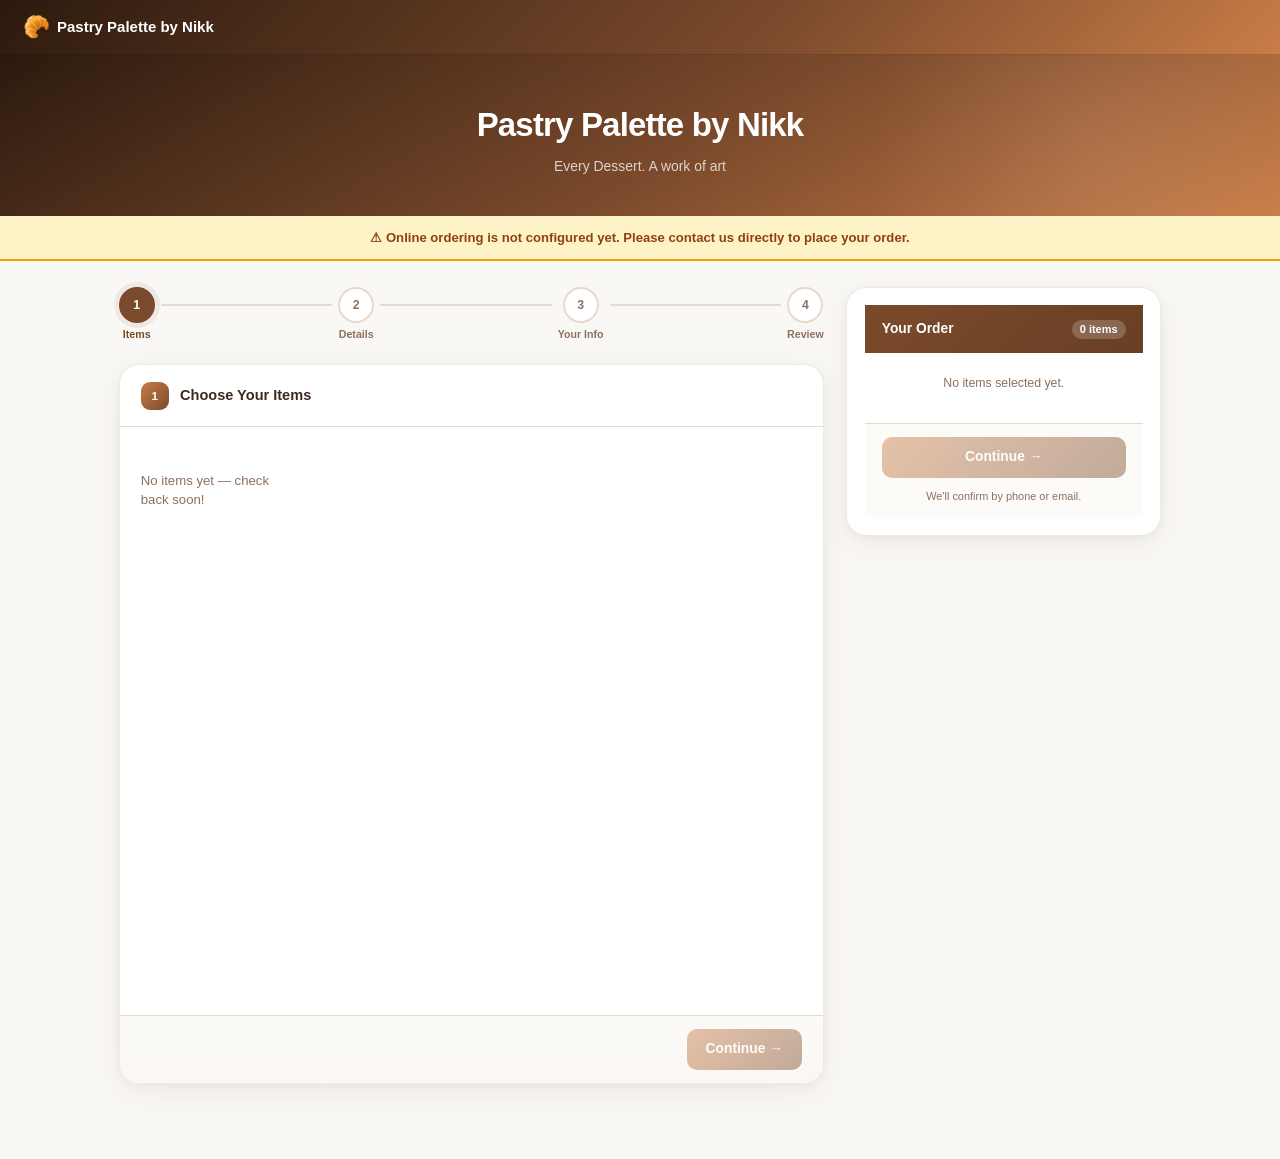
==== index.html @ 847b3734 "Initial commit — Pastry Palette by Nikk" ====
<!DOCTYPE html>
<html lang="en">
<head>
  <meta charset="UTF-8">
  <meta name="viewport" content="width=device-width, initial-scale=1.0">
  <title>Place an Order — Pastry Palette by Nikk</title>
  <meta property="og:title" content="Place an Order — Pastry Palette by Nikk">
  <meta property="og:description" content="Every Dessert. A work of art">
  <meta property="og:type" content="website">
  <meta name="description" content="Every Dessert. A work of art">
  <link rel="stylesheet" href="style.css">
  <script src="config.js"></script>
  <script src="branding.js"></script>
  <script src="menu.js"></script>
  <style>
    /* ── Animations ──────────────────────────────────────── */
    @keyframes slideDown   { from { transform:translateY(-100%); opacity:0; } to { transform:translateY(0); opacity:1; } }
    @keyframes popIn       { 0% { transform:scale(0); opacity:0; } 65% { transform:scale(1.18); } 100% { transform:scale(1); opacity:1; } }
    @keyframes fadeSlideUp { from { opacity:0; transform:translateY(16px); } to { opacity:1; transform:translateY(0); } }
    @keyframes badgePop    { 0% { transform:scale(1); } 40% { transform:scale(1.45); } 100% { transform:scale(1); } }
    @keyframes cartDropIn  { from { opacity:0; transform:scale(.94) translateY(-8px); } to { opacity:1; transform:scale(1) translateY(0); } }
    @keyframes pageFadeIn  { from { opacity:0; transform:translateY(10px); } to { opacity:1; transform:none; } }
    body { animation: pageFadeIn .35s ease both; }

    /* ── Sticky nav ─────────────────────────────────────────── */
    .site-nav {
      position: sticky; top: 0; z-index: 200;
      --nav-fill: 0;
      background: linear-gradient(135deg, #2c1a0e 0%, var(--primary) 60%, var(--accent) 100%);
      background-size: cover; background-position: center;
      padding: .72rem 1.5rem;
      display: flex; align-items: center; justify-content: space-between; gap: 1rem;
      animation: slideDown .45s cubic-bezier(.22,.68,0,1.1) both;
      isolation: isolate;
      border-bottom: 1px solid rgba(0,0,0,.12);
    }
    /* Glassmorphism overlay fades in as hero scrolls away */
    .site-nav::before {
      content: ''; position: absolute; inset: 0; z-index: 0;
      background: rgba(255,252,249,.95);
      backdrop-filter: blur(20px); -webkit-backdrop-filter: blur(20px);
      box-shadow: 0 1px 0 rgba(123,74,44,.12);
      opacity: var(--nav-fill, 0);
      pointer-events: none;
    }
    .site-nav > * { position: relative; z-index: 1; }
    .nav-home {
      display: flex; align-items: center; gap: .5rem;
      font-weight: 800; color: #fff; font-size: .95rem;
      background: none; border: none; cursor: pointer; padding: 0; font: inherit; font-weight: 800;
      transition: color .25s ease;
    }
    .site-nav.nav-light .nav-home { color: var(--primary); }
    .nav-home .n-emoji { font-size: 1.45rem; transition: transform .28s cubic-bezier(.34,1.56,.64,1); }
    .nav-home:hover .n-emoji { transform: rotate(-10deg) scale(1.18); }
    .nav-cart {
      display: none; align-items: center; gap: .4rem;
      background: rgba(255,255,255,.18); color: #fff;
      border: 1.5px solid rgba(255,255,255,.35);
      border-radius: 99px; padding: .4rem 1.05rem .4rem .8rem;
      font-size: .82rem; font-weight: 700; cursor: pointer; font: inherit; font-weight: 700;
      box-shadow: 0 2px 10px rgba(0,0,0,.18);
      transition: transform .14s, background .25s, border-color .25s, color .25s;
    }
    .nav-cart.visible { display: flex; animation: popIn .3s cubic-bezier(.34,1.56,.64,1) both; }
    .nav-cart:hover   { transform: translateY(-1px); }
    .nav-cart.open    { background: rgba(255,255,255,.32); }
    .site-nav.nav-light .nav-cart { background: var(--primary); border-color: var(--primary); color: #fff; }
    .nav-cart-anim    { animation: badgePop .3s ease both; }

    /* ── Hero ───────────────────────────────────────────────── */
    .order-hero {
      background: linear-gradient(150deg, #2c1a0e 0%, var(--primary) 55%, var(--accent) 100%);
      color: #fff; padding: 3rem 1.5rem 2.6rem; text-align: center;
      position: relative; overflow: hidden;
    }
    .order-hero::before {
      content: ''; position: absolute; width: 480px; height: 480px;
      background: radial-gradient(circle, rgba(255,255,255,.07) 0%, transparent 68%);
      top: -140px; right: -60px; pointer-events: none;
    }
    .order-hero.has-banner-img { padding: 4rem 1.5rem 3.2rem; background-size: cover; background-position: center; }
    .order-hero.has-banner-img::before {
      content: ''; position: absolute; inset: 0;
      background: linear-gradient(150deg, rgba(0,0,0,.55) 0%, rgba(0,0,0,.3) 100%);
      width: auto; height: auto;
    }
    .order-hero-content { position: relative; z-index: 1; }
    .order-hero h1 { font-size: clamp(1.5rem, 5vw, 2.2rem); font-weight: 900; letter-spacing: -.025em; margin: 0 0 .45rem; }
    .order-hero p  { font-size: .93rem; opacity: .76; margin: 0 auto; max-width: 420px; }

    /* ── Cart dropdown ────────────────────────────────────── */
    .cart-dropdown {
      position: absolute; top: calc(100% + .5rem); right: 1.25rem;
      width: min(340px, calc(100vw - 2rem));
      background: var(--surface); border: 1px solid rgba(230,217,206,.7);
      border-radius: 20px; box-shadow: 0 8px 40px rgba(60,42,30,.15), 0 2px 8px rgba(60,42,30,.07);
      z-index: 300; overflow: hidden; transform-origin: top right;
      animation: cartDropIn .22s cubic-bezier(.22,.68,0,1.15) both;
    }
    .cart-drop-head { background: var(--primary); color: #fff; padding: .8rem 1.15rem; font-size: .9rem; font-weight: 700; display: flex; align-items: center; justify-content: space-between; }
    .cart-drop-close { background: none; border: none; color: rgba(255,255,255,.8); font-size: 1.15rem; cursor: pointer; padding: 0; line-height: 1; transition: color .12s; }
    .cart-drop-close:hover { color: #fff; }
    .cart-drop-items { max-height: 240px; overflow-y: auto; padding: .4rem 0; }
    .cart-drop-row { display: flex; align-items: center; gap: .55rem; padding: .52rem 1.15rem; font-size: .86rem; border-bottom: 1px solid var(--border); }
    .cart-drop-row:last-child { border-bottom: none; }
    .cart-drop-qty  { background: var(--primary-lt); color: var(--primary); font-weight: 700; font-size: .72rem; border-radius: 6px; padding: .1rem .38rem; flex-shrink: 0; }
    .cart-drop-name { flex: 1; color: var(--text); }
    .cart-drop-price { color: var(--primary); font-weight: 600; flex-shrink: 0; }
    .cart-drop-foot { border-top: 1px solid var(--border); padding: .85rem 1.15rem; }
    .cart-drop-total { display: flex; justify-content: space-between; font-weight: 700; font-size: .92rem; color: var(--text); margin-bottom: .7rem; }
    .cart-drop-total span:last-child { color: var(--primary); }
    .cart-drop-actions { display: flex; gap: .5rem; }
    .cart-drop-actions .btn-outline { flex: 1; padding: .5rem; font-size: .82rem; }
    .cart-drop-actions .btn-primary { flex: 2; padding: .5rem; font-size: .82rem; }
    .cart-drop-confirm { text-align: center; padding: .25rem 0 .1rem; font-size: .86rem; color: var(--text); font-weight: 600; }
    .cart-drop-confirm p { margin: 0 0 .55rem; }

    /* ── Toast snackbar ────────────────────────────────────── */
    .toast-bar {
      position: fixed; bottom: 5.5rem; left: 50%;
      transform: translateX(-50%) translateY(.75rem);
      background: #1c1c1e; color: #fff; padding: .65rem 1.4rem;
      border-radius: 99px; font-size: .875rem; font-weight: 500;
      z-index: 9999; opacity: 0; pointer-events: none; white-space: nowrap;
      box-shadow: 0 4px 20px rgba(0,0,0,.25);
      transition: opacity .2s, transform .25s cubic-bezier(.34,1.56,.64,1);
    }
    .toast-bar.show { opacity: 1; transform: translateX(-50%) translateY(0); }


    /* ── Messenger button ─────────────────────────────────── */
    .messenger-btn {
      display: inline-flex; align-items: center; gap: .45rem;
      background: #0084FF; color: #fff !important;
      border-radius: 99px; padding: .5rem 1.1rem;
      font-size: .82rem; font-weight: 700; text-decoration: none;
      margin-top: .85rem; box-shadow: 0 2px 12px rgba(0,132,255,.35);
      transition: background .14s, transform .14s, box-shadow .14s;
    }
    .messenger-btn:hover { background: #006dd1; transform: translateY(-1px); box-shadow: 0 4px 18px rgba(0,132,255,.45); }

    /* ── Floating contact button ──────────────────────────── */
    .contact-float {
      position: fixed; bottom: 5.5rem; left: 1rem; z-index: 190;
      background: #0084FF; color: #fff; border-radius: 99px; padding: .6rem 1.15rem .6rem .8rem;
      font-size: .83rem; font-weight: 700; text-decoration: none;
      display: none; align-items: center; gap: .4rem;
      box-shadow: 0 4px 20px rgba(0,132,255,.38);
      transition: background .15s, transform .15s, box-shadow .15s;
      animation: popIn .4s .6s cubic-bezier(.34,1.56,.64,1) both;
    }
    .contact-float.visible { display: flex; }
    .contact-float:hover { background: #006dd1; transform: scale(1.04); box-shadow: 0 6px 24px rgba(0,132,255,.48); }
    @media (min-width: 741px) { .contact-float { bottom: 1.5rem; } }

    /* ── Layout ───────────────────────────────────────────── */
    .order-wrap {
      max-width: 1080px; margin: 0 auto;
      padding: 1.75rem 1.25rem 5rem;
      display: grid; grid-template-columns: 1fr 315px; gap: 1.5rem; align-items: start;
    }
    @media (max-width: 740px) {
      .order-wrap { grid-template-columns: 1fr; padding-bottom: 6.5rem; }
      .order-summary-col { display: none; }
    }

    /* ── Progress stepper ─────────────────────────────────── */
    .step-progress { display: flex; align-items: flex-start; margin-bottom: 1.4rem; }
    .p-step { display: flex; flex-direction: column; align-items: center; gap: .28rem; }
    .p-dot {
      width: 36px; height: 36px; border-radius: 50%;
      font-size: .82rem; font-weight: 700;
      display: flex; align-items: center; justify-content: center; flex-shrink: 0;
      border: 2.5px solid var(--border); background: var(--surface); color: var(--muted);
      transition: all .3s cubic-bezier(.34,1.56,.64,1);
    }
    .p-label { font-size: .71rem; font-weight: 600; white-space: nowrap; transition: color .2s; color: var(--muted); }
    .p-step.active   .p-dot   { background: var(--primary); border-color: var(--primary); color: #fff; box-shadow: 0 0 0 5px var(--primary-lt); }
    .p-step.active   .p-label { color: var(--primary); font-weight: 700; }
    .p-step.done     .p-dot   { background: var(--success); border-color: var(--success); color: #fff; cursor: pointer; }
    .p-step.done     .p-label { color: var(--success); cursor: pointer; }
    .p-step.inactive .p-dot   { background: var(--surface); border-color: var(--border); color: var(--muted); }
    .p-line { flex: 1; height: 2px; margin: 17px .4rem 0; background: var(--border); border-radius: 99px; transition: background .35s; }
    .p-line.done { background: var(--success); }

    /* ── Step card ────────────────────────────────────────── */
    .step-card {
      background: var(--surface); border-radius: 20px;
      border: 1px solid rgba(230,217,206,.55);
      box-shadow: 0 2px 8px rgba(60,42,30,.04), 0 8px 32px rgba(60,42,30,.07);
      overflow: hidden; animation: fadeSlideUp .38s cubic-bezier(.22,.68,0,1.1) both;
      display: flex; flex-direction: column;
      height: calc(100vh - 180px); min-height: 380px;
    }
    .step-head { display: flex; align-items: center; gap: .75rem; padding: 1.1rem 1.4rem; border-bottom: 1px solid var(--border); flex-shrink: 0; }
    .step-num {
      width: 28px; height: 28px; border-radius: 9px; flex-shrink: 0;
      background: linear-gradient(135deg, var(--accent) 0%, var(--primary) 100%);
      color: #fff; font-size: .78rem; font-weight: 800;
      display: flex; align-items: center; justify-content: center;
    }
    .step-head h2 { font-size: .97rem; font-weight: 700; color: var(--text); margin: 0; }
    .step-body { padding: 1.3rem 1.4rem; flex: 1; min-height: 0; overflow-y: auto; }
    .step-nav {
      display: flex; gap: .65rem; justify-content: flex-end; align-items: center;
      padding: .9rem 1.4rem; border-top: 1px solid var(--border);
      background: linear-gradient(to bottom, rgba(250,247,242,.6), rgba(250,247,242,.9));
      flex-shrink: 0;
    }
    .btn-back { margin-right: auto; background: none; border: none; color: var(--muted); font: inherit; font-size: .85rem; cursor: pointer; padding: .4rem .25rem; display: flex; align-items: center; gap: .3rem; transition: color .14s; }
    .btn-back:hover { color: var(--primary); }
    .btn-danger { background: none; border: 1.5px solid var(--danger); color: var(--danger); border-radius: 10px; padding: .5rem .95rem; font: inherit; font-size: .85rem; font-weight: 600; cursor: pointer; transition: all .14s; }
    .btn-danger:hover { background: var(--danger); color: #fff; }

    /* ── Category pills ───────────────────────────────────── */
    .cat-pills { display: flex; gap: .4rem; flex-wrap: wrap; margin-bottom: 1.1rem; }
    .cat-pill {
      padding: .35rem .9rem; border-radius: 99px; border: 1.5px solid var(--border);
      background: var(--surface); font-size: .8rem; font-weight: 600; color: var(--muted);
      cursor: pointer; transition: all .16s; white-space: nowrap; line-height: 1.4;
    }
    .cat-pill.active { background: var(--primary); border-color: var(--primary); color: #fff; box-shadow: 0 2px 8px rgba(123,74,44,.28); }
    .cat-pill:hover:not(.active) { border-color: var(--accent); color: var(--accent); background: var(--primary-lt); }

    /* ── Product grid ─────────────────────────────────────── */
    .product-grid { display: grid; grid-template-columns: repeat(auto-fill, minmax(min(155px, 44vw), 1fr)); gap: clamp(.55rem, 2.5vw, .9rem); }
    .product-card {
      background: var(--surface); border-radius: 18px; overflow: hidden;
      border: 1.5px solid transparent;
      box-shadow: 0 1px 4px rgba(60,42,30,.06), 0 4px 16px rgba(60,42,30,.04);
      transition: box-shadow .22s, transform .22s, border-color .16s;
    }
    .product-card:hover { box-shadow: 0 4px 24px rgba(60,42,30,.13), 0 1px 4px rgba(60,42,30,.06); transform: translateY(-4px); }
    .product-card.has-qty { border-color: var(--accent); box-shadow: 0 0 0 3px rgba(201,125,71,.15), 0 4px 20px rgba(60,42,30,.1); }
    .item-img-wrap { position: relative; height: clamp(100px, 28vw, 145px); background: var(--primary-lt); overflow: hidden; }
    .item-img-wrap img { width: 100%; height: 100%; object-fit: cover; display: block; transition: transform .4s ease; }
    .product-card:hover .item-img-wrap img { transform: scale(1.07); }
    .item-ph { width: 100%; height: 100%; display: flex; align-items: center; justify-content: center; font-size: 2.8rem; opacity: .28; }
    .item-qty-badge {
      position: absolute; top: 8px; right: 8px;
      background: var(--primary); color: #fff; font-size: .7rem; font-weight: 800;
      min-width: 22px; height: 22px; border-radius: 99px; padding: 0 6px;
      display: none; align-items: center; justify-content: center;
      box-shadow: 0 2px 8px rgba(0,0,0,.22);
    }
    .product-card.has-qty .item-qty-badge { display: flex; }
    .item-info { padding: .72rem .88rem .9rem; position: relative; }
    .item-name { font-size: .88rem; font-weight: 700; color: var(--text); line-height: 1.3; margin-bottom: .1rem; }
    .item-desc { font-size: .72rem; color: var(--muted); line-height: 1.4; margin-bottom: .6rem; min-height: 2em; }
    .item-footer { display: flex; align-items: center; justify-content: space-between; }
    .item-price { font-size: .92rem; font-weight: 800; color: var(--primary); }

    /* ── Round add-to-cart icon button ── */
    .add-to-cart-btn {
      width: 34px; height: 34px; border-radius: 50%; padding: 0; flex-shrink: 0;
      border: none; background: var(--primary); color: #fff; cursor: pointer;
      display: flex; align-items: center; justify-content: center;
      opacity: 1; transform: scale(1); pointer-events: auto;
      transition: opacity .22s ease, transform .26s cubic-bezier(.34,1.56,.64,1), background .14s;
      box-shadow: 0 2px 8px rgba(123,74,44,.28);
    }
    .add-to-cart-btn:hover { background: var(--primary-h); transform: scale(1.12); }
    .add-to-cart-btn:active { transform: scale(.94); }

    /* ── Overlay states: positioned over the footer row ── */
    .item-added-bar,
    .qty-ctrl {
      position: absolute; left: .88rem; right: .88rem; bottom: .9rem;
      height: 34px; display: flex; align-items: center;
      transition: opacity .22s ease, transform .26s cubic-bezier(.34,1.56,.64,1);
    }
    .item-added-bar {
      justify-content: space-between; background: var(--bg);
      opacity: 0; transform: translateY(8px); pointer-events: none;
    }
    .item-in-cart { font-size: .76rem; font-weight: 600; color: #16a34a; }
    .item-edit-btn {
      background: none; border: 1.5px solid var(--border); border-radius: 8px;
      color: var(--muted); font: inherit; font-size: .72rem; font-weight: 600;
      cursor: pointer; padding: .18rem .6rem;
      transition: border-color .14s, color .14s;
    }
    .item-edit-btn:hover { border-color: var(--primary); color: var(--primary); }

    /* ── Qty controls ── */
    .qty-ctrl { gap: .3rem; background: var(--bg); opacity: 0; transform: translateY(8px); pointer-events: none; }
    .qty-btn {
      width: 28px; height: 28px; border-radius: 99px; border: none;
      background: var(--primary-lt); color: var(--primary);
      font-size: 1.1rem; line-height: 1; cursor: pointer;
      display: flex; align-items: center; justify-content: center;
      transition: background .14s, color .14s, transform .12s; padding: 0; flex-shrink: 0;
    }
    .qty-btn:hover { background: var(--primary); color: #fff; transform: scale(1.12); }
    .qty-display { font-size: .87rem; font-weight: 700; min-width: 20px; text-align: center; color: var(--text); }
    .qty-done-btn {
      margin-left: auto; background: none; border: none;
      color: var(--primary); font: inherit; font-size: .72rem; font-weight: 700;
      cursor: pointer; padding: .2rem .3rem; transition: opacity .14s;
    }
    .qty-done-btn:hover { opacity: .7; }

    /* ── State transitions ── */
    .product-card.has-qty .add-to-cart-btn { opacity: 0; transform: scale(.7); pointer-events: none; }
    .product-card.has-qty .item-added-bar  { opacity: 1; transform: none;      pointer-events: auto; }

    .product-card.has-qty.is-editing .item-added-bar { opacity: 0; transform: translateY(-8px); pointer-events: none; }
    .product-card.has-qty.is-editing .qty-ctrl       { opacity: 1; transform: none;             pointer-events: auto; }

    /* Add-to-cart pop feedback */
    @keyframes cardAddPop { 0%,100% { transform: scale(1); } 40% { transform: scale(1.035); } }
    .product-card.just-added { animation: cardAddPop .32s cubic-bezier(.34,1.56,.64,1); }

    /* ── Pickup / Delivery + Payment toggles ──────────────── */
    .type-toggle { display: grid; gap: .6rem; margin-bottom: 1.15rem; grid-template-columns: repeat(auto-fit, minmax(88px, 1fr)); }
    .type-opt input { display: none; }
    .type-opt label {
      display: flex; flex-direction: column; align-items: center; justify-content: center;
      padding: .95rem .6rem; cursor: pointer; gap: .22rem;
      border: 2px solid var(--border); border-radius: 16px; background: var(--bg);
      transition: border-color .15s, background .15s, box-shadow .15s; min-height: 78px;
    }
    .type-opt label .t-icon { font-size: 1.55rem; }
    .type-opt label strong { font-size: .84rem; color: var(--text); font-weight: 700; text-align: center; }
    .type-opt label small  { font-size: .7rem; color: var(--muted); text-align: center; }
    .type-opt input:checked + label { border-color: var(--primary); background: var(--primary-lt); box-shadow: 0 0 0 1px var(--primary); }
    .type-opt input:checked + label strong { color: var(--primary); }
    @media (max-width: 380px) {
      .type-opt label small { display: none; }
      .type-opt label { padding: .75rem .3rem; min-height: 62px; }
    }

    /* ── Payment info ─────────────────────────────────────── */
    .pay-section-label { font-size: .8rem; font-weight: 700; color: var(--text); display: block; margin: 1.1rem 0 .55rem; letter-spacing: .01em; }
    .pay-info-box { background: var(--primary-lt); border: 1px solid rgba(123,74,44,.14); border-radius: 14px; padding: .95rem 1.1rem; margin-top: .65rem; font-size: .88rem; line-height: 1.75; }
    .pay-info-box strong { color: var(--primary); }
    .pay-qr-wrap { text-align: center; margin-top: .75rem; }
    .pay-qr-wrap img { max-width: 210px; width: 100%; border-radius: 16px; border: 1px solid var(--border); box-shadow: var(--shadow); }
    .pay-qr-label { font-size: .85rem; font-weight: 700; color: var(--primary); margin-bottom: .45rem; }
    .pay-qr-hint  { font-size: .75rem; color: var(--muted); margin-top: .5rem; }
    .pay-not-configured { background: #fff3df; border: 1px solid #f0c040; border-radius: 12px; padding: .7rem 1rem; font-size: .83rem; color: #7a5400; margin-top: .65rem; }
    .pay-confirm-box { background: #fffbeb; border: 2px solid #f59e0b; border-radius: 16px; padding: 1.05rem 1.15rem; margin-top: .9rem; }
    .pay-confirm-box .pcb-title { font-size: .8rem; font-weight: 700; color: #92400e; margin-bottom: .5rem; display: flex; align-items: center; gap: .35rem; }
    .pay-confirm-box .pcb-details { font-size: .84rem; color: #78350f; line-height: 1.75; margin-bottom: .75rem; background: rgba(255,255,255,.65); border-radius: 10px; padding: .6rem .8rem; }
    .pay-confirm-check { display: flex; align-items: flex-start; gap: .65rem; cursor: pointer; }
    .pay-confirm-check input[type="checkbox"] { width: 18px; height: 18px; accent-color: var(--primary); flex-shrink: 0; margin-top: .12rem; cursor: pointer; }
    .pay-confirm-check span { font-size: .86rem; font-weight: 600; color: #78350f; line-height: 1.45; }
    .pay-cash-note { background: var(--primary-lt); border-left: 3px solid var(--accent); border-radius: 10px; padding: .65rem .95rem; font-size: .83rem; color: var(--primary); margin-top: .9rem; }
    /* Payment detail panel transitions */
    #pay-details { transition: opacity .18s ease; }
    #pay-details.pay-fading { opacity: 0; }
    @keyframes refSlideIn { from { opacity: 0; transform: translateY(-7px); } to { opacity: 1; transform: none; } }
    #pay-ref-block { display: none; margin-top: .65rem; }
    #pay-ref-block.ref-visible { display: block; animation: refSlideIn .26s cubic-bezier(.34,1.56,.64,1) both; }
    #pay-section { display: none; margin-top: .5rem; }
    #pay-section.pay-visible { display: block; animation: refSlideIn .3s cubic-bezier(.34,1.56,.64,1) both; }

    /* ── Form fields ──────────────────────────────────────── */
    .dt-grid { display: grid; grid-template-columns: 1fr 1fr; gap: .85rem; }
    @media (max-width: 420px) { .dt-grid { grid-template-columns: 1fr; } }
    .field { margin-bottom: .9rem; }
    .field:last-child { margin-bottom: 0; }
    .field label { display: block; font-size: .78rem; font-weight: 700; color: var(--text); margin-bottom: .35rem; letter-spacing: .01em; }
    .field input, .field select, .field textarea {
      width: 100%; border: 1.5px solid var(--border); border-radius: 11px;
      padding: .68rem .92rem; font: inherit; font-size: .9rem;
      background: var(--surface); color: var(--text);
      transition: border-color .15s, box-shadow .15s;
    }
    .field input:focus, .field select:focus, .field textarea:focus {
      outline: none; border-color: var(--accent);
      box-shadow: 0 0 0 3.5px rgba(201,125,71,.14);
    }
    .field textarea { resize: vertical; min-height: 82px; }
    .field-row { display: grid; grid-template-columns: 1fr 1fr; gap: .85rem; }
    @media (max-width: 460px) { .field-row { grid-template-columns: 1fr; } }

    /* ── Review step ──────────────────────────────────────── */
    #step-4 .step-card { height: auto; min-height: 0; }
    #step-4 .step-body { overflow: visible; flex: none; }
    .review-grid { display: flex; gap: .65rem; align-items: flex-start; }
    .review-col-left  { flex: 1; min-width: 0; }
    .review-col-right { flex: 1; min-width: 0; display: flex; flex-direction: column; gap: .65rem; }
    @media (max-width: 430px) { .review-grid { flex-direction: column; } }
    .review-block { background: var(--bg); border: 1px solid rgba(230,217,206,.8); border-radius: 14px; padding: .85rem .95rem; }
    .review-block h4 { font-size: .71rem; text-transform: uppercase; letter-spacing: .07em; color: var(--muted); margin-bottom: .55rem; font-weight: 700; }
    .review-row { display: flex; justify-content: space-between; font-size: .88rem; padding: .2rem 0; }
    .review-total { display: flex; justify-content: space-between; font-weight: 800; font-size: 1rem; color: var(--primary); border-top: 1.5px solid var(--border); margin-top: .55rem; padding-top: .55rem; }
    .review-meta { font-size: .88rem; color: var(--text); line-height: 1.85; }
    .review-confirm-wrap { margin-top: .65rem; }

    /* ── Sticky summary ───────────────────────────────────── */
    .order-summary-col { position: sticky; top: 66px; }
    .summary-card { background: var(--surface); border: 1px solid rgba(230,217,206,.6); border-radius: 20px; box-shadow: 0 2px 8px rgba(60,42,30,.04), 0 8px 32px rgba(60,42,30,.07); overflow: hidden; }
    .summary-head { background: linear-gradient(135deg, var(--primary) 0%, var(--primary-h) 100%); color: #fff; padding: .92rem 1.15rem; display: flex; align-items: center; justify-content: space-between; font-weight: 700; font-size: .92rem; }
    .summary-head .s-count { background: rgba(255,255,255,.2); border-radius: 99px; font-size: .73rem; padding: .1rem .55rem; }
    .summary-items { padding: .72rem 1.1rem; min-height: 58px; max-height: 260px; overflow-y: auto; }
    .s-empty { text-align: center; color: var(--muted); font-size: .82rem; padding: .65rem 0; }
    .s-row { display: flex; align-items: center; gap: .45rem; padding: .4rem 0; border-bottom: 1px solid var(--border); font-size: .84rem; }
    .s-row:last-child { border-bottom: none; }
    .s-qty { background: var(--primary-lt); color: var(--primary); font-weight: 700; font-size: .72rem; border-radius: 6px; padding: .1rem .36rem; flex-shrink: 0; }
    .s-name { flex: 1; color: var(--text); }
    .s-price { color: var(--primary); font-weight: 600; flex-shrink: 0; }
    .s-qty-ctrl { display: flex; align-items: center; gap: .2rem; flex-shrink: 0; }
    .s-qty-btn { width: 22px; height: 22px; border-radius: 6px; border: 1.5px solid var(--border); background: none; font-size: 1rem; line-height: 1; cursor: pointer; display: flex; align-items: center; justify-content: center; color: var(--primary); transition: background .12s, border-color .12s; padding: 0; font: inherit; }
    .s-qty-btn:hover { background: var(--primary-lt); border-color: var(--accent); }
    .s-qty-num { font-size: .8rem; font-weight: 700; min-width: 16px; text-align: center; color: var(--text); }
    .summary-foot { border-top: 1px solid var(--border); padding: .92rem 1.15rem; background: rgba(250,247,242,.55); }
    .total-row { display: flex; justify-content: space-between; align-items: baseline; font-weight: 700; margin-bottom: .9rem; }
    .total-row .t-label { font-size: .84rem; color: var(--muted); }
    .total-row .t-val   { font-size: 1.2rem; color: var(--primary); }
    .summary-note { font-size: .73rem; color: var(--muted); text-align: center; margin-top: .65rem; line-height: 1.5; }

    /* ── Mobile floating bar ──────────────────────────────── */
    .mobile-bar { display: none; position: fixed; bottom: 0; left: 0; right: 0; padding: .8rem 1.1rem calc(.8rem + env(safe-area-inset-bottom)); background: var(--surface); border-top: 1px solid var(--border); box-shadow: 0 -4px 24px rgba(0,0,0,.09); z-index: 100; }
    @media (max-width: 740px) { .mobile-bar { display: block; } }
    .mobile-bar-btn {
      width: 100%; color: #fff; border: none; border-radius: 14px;
      padding: .92rem 1.15rem; font: inherit; font-size: .96rem; font-weight: 700; cursor: pointer;
      background: linear-gradient(135deg, var(--accent) 0%, var(--primary) 100%);
      display: flex; align-items: center; justify-content: space-between;
      box-shadow: 0 4px 18px rgba(123,74,44,.32);
      transition: opacity .14s, transform .12s, box-shadow .14s;
    }
    .mobile-bar-btn:disabled { opacity: .5; cursor: not-allowed; box-shadow: none; }
    .mobile-bar-btn:not(:disabled):hover { transform: translateY(-1px); box-shadow: 0 6px 22px rgba(123,74,44,.42); }
    .mb-left  { display: flex; align-items: center; gap: .55rem; }
    .mb-badge { background: rgba(255,255,255,.22); border-radius: 99px; font-size: .75rem; padding: .1rem .5rem; }
    .mb-total { font-size: 1rem; font-weight: 700; }

    /* ── Receipt modal ────────────────────────────────────── */
    .modal-overlay { position: fixed; inset: 0; background: rgba(0,0,0,.5); backdrop-filter: blur(4px); -webkit-backdrop-filter: blur(4px); display: flex; align-items: center; justify-content: center; z-index: 500; padding: 1rem; }
    .modal { background: var(--surface); border-radius: 24px; box-shadow: 0 24px 80px rgba(0,0,0,.24); max-width: 440px; width: 100%; max-height: 92vh; overflow-y: auto; display: flex; flex-direction: column; }

    /* ── Thank-you hero ──────────────────────────────────────── */
    @keyframes ty-ring  { from { transform: scale(.4); opacity: 0; } to { transform: scale(1); opacity: 1; } }
    @keyframes ty-check { 0% { transform: scale(0) rotate(-15deg); opacity: 0; } 65% { transform: scale(1.15) rotate(4deg); } 100% { transform: scale(1) rotate(0); opacity: 1; } }
    @keyframes ty-up    { from { opacity: 0; transform: translateY(14px); } to { opacity: 1; transform: translateY(0); } }
    .ty-hero { background: linear-gradient(150deg, #2c1a0e 0%, var(--primary) 55%, var(--accent) 100%); color: #fff; padding: 2.6rem 1.6rem 2rem; text-align: center; border-radius: 24px 24px 0 0; }
    .ty-ring { width: 76px; height: 76px; border-radius: 50%; border: 3px solid rgba(255,255,255,.4); background: rgba(255,255,255,.15); display: flex; align-items: center; justify-content: center; margin: 0 auto 1.05rem; animation: ty-ring .45s cubic-bezier(.34,1.56,.64,1) both; }
    .ty-check-icon { font-size: 2rem; line-height: 1; display: block; animation: ty-check .5s cubic-bezier(.34,1.56,.64,1) .18s both; }
    .ty-title { font-size: clamp(1.25rem,4vw,1.55rem); font-weight: 900; letter-spacing: -.02em; margin: 0 0 .3rem; animation: ty-up .4s ease .3s both; }
    .ty-sub   { font-size: .88rem; opacity: .82; margin: 0 0 1rem; animation: ty-up .4s ease .4s both; }
    .ty-order-id { display: inline-block; background: rgba(255,255,255,.18); border: 1px solid rgba(255,255,255,.3); border-radius: 99px; font-family: monospace; font-size: .78rem; font-weight: 700; padding: .28rem 1rem; letter-spacing: .04em; animation: ty-up .4s ease .5s both; }

    /* ── Receipt paper ───────────────────────────────────────── */
    .receipt-body { border-top: 1px solid var(--border); }
    .rcp-paper { background: #fafaf8; padding: 1.15rem 1.4rem 1rem; font-family: 'Courier New', Courier, monospace; font-size: .8rem; line-height: 1.75; color: #1c1c1e; }
    .rcp-store  { text-align: center; font-size: .92rem; font-weight: 700; text-transform: uppercase; letter-spacing: .06em; }
    .rcp-center { text-align: center; color: #777; font-size: .76rem; margin-top: .1rem; }
    .rcp-dash   { border: none; border-top: 1.5px dashed #ccc; margin: .65rem 0; }
    .rcp-row    { display: flex; justify-content: space-between; align-items: baseline; gap: .35rem; }
    .rcp-name   { flex: 1; }
    .rcp-price  { flex-shrink: 0; text-align: right; }
    .rcp-qty    { color: #555; min-width: 2rem; }
    .rcp-total  { font-weight: 800; font-size: .9rem; }
    .rcp-lbl    { font-size: .68rem; text-transform: uppercase; letter-spacing: .1em; color: #999; margin: .45rem 0 .05rem; }
    .rcp-meta   { color: #444; }
    .rcp-note   { color: #777; font-size: .76rem; font-style: italic; }
    .rcp-footer { text-align: center; font-size: .78rem; color: #666; padding-top: .2rem; line-height: 1.6; }
    .rcp-footer strong { display: block; color: #1c1c1e; font-size: .84rem; }

    /* ── CTA bar — always visible at bottom ─────────────────── */
    .ty-cta { flex-shrink: 0; position: sticky; bottom: 0; background: var(--surface); border-top: 1px solid var(--border); padding: 1rem 1.25rem 1.25rem; display: flex; flex-direction: column; gap: .55rem; border-radius: 0 0 24px 24px; }
    .ty-cta-main { display: flex; gap: .55rem; }
    .ty-cta-main .btn-primary  { flex: 1; }
    .ty-cta-main .btn-outline  { flex: 1; }
    .ty-cta-print { background: none; border: none; color: var(--muted); font-size: .8rem; cursor: pointer; padding: .1rem; text-align: center; text-decoration: underline; text-underline-offset: 3px; }
    .ty-cta-print:hover { color: var(--primary); }

    /* ── Print (fallback if popup blocked) ──────────────────── */
    @media print {
      @page { size: auto; margin: 1.5cm; }
      body > * { display: none !important; }
      #receipt-modal { display: block !important; position: static !important; background: none !important; padding: 0 !important; }
      #receipt-modal .modal { display: block !important; max-width: 320px !important; width: 320px !important; max-height: none !important; overflow: visible !important; box-shadow: none !important; border-radius: 0 !important; margin: 0 auto !important; }
      .ty-hero, .ty-cta { display: none !important; }
      .receipt-body { border: none !important; }
      .rcp-paper { background: #fff !important; padding: 0 !important; font-size: 9pt !important; color: #000 !important; }
    }
  </style>
</head>
<body>

<!-- ── Sticky nav ──────────────────────────────────────────── -->
<nav class="site-nav" id="order-nav">
  <button class="nav-home" onclick="goHome()">
    <span class="n-emoji brand-emoji">🥐</span>
    <span class="brand-name">Sweet Crumb Bakery</span>
  </button>
  <button class="nav-cart" id="nav-cart-btn" onclick="toggleCartDropdown(event)">
    🛒 <span id="nav-cart-label">0 items</span>
  </button>
  <div class="cart-dropdown" id="cart-dropdown" style="display:none"></div>
</nav>

<!-- ── Hero ───────────────────────────────────────────────── -->
<div class="order-hero" id="order-hero">
  <div class="order-hero-content">
    <h1 class="brand-name">Sweet Crumb Bakery</h1>
    <p id="hero-tagline">Fresh baked goods — order ahead for pickup or delivery</p>
  </div>
</div>

<!-- ── Script-not-configured warning ──────────────────────── -->
<div id="url-warning-bar" style="display:none;background:#fef3c7;border-bottom:2px solid #f59e0b;padding:.75rem 1.25rem;text-align:center;font-size:.875rem;font-weight:600;color:#92400e">
  ⚠ Online ordering is not configured yet. Please contact us directly to place your order.
</div>

<!-- ── Main layout ────────────────────────────────────────── -->
<div class="order-wrap">

  <!-- ── Form column ──────────────────────────────────────── -->
  <div class="order-form-col">

    <!-- Progress bar -->
    <div class="step-progress">
      <div class="p-step active" data-step="1" onclick="jumpStep(1)">
        <div class="p-dot">1</div>
        <div class="p-label">Items</div>
      </div>
      <div class="p-line" id="line-1"></div>
      <div class="p-step inactive" data-step="2" onclick="jumpStep(2)">
        <div class="p-dot">2</div>
        <div class="p-label">Details</div>
      </div>
      <div class="p-line" id="line-2"></div>
      <div class="p-step inactive" data-step="3" onclick="jumpStep(3)">
        <div class="p-dot">3</div>
        <div class="p-label">Your Info</div>
      </div>
      <div class="p-line" id="line-3"></div>
      <div class="p-step inactive" data-step="4" onclick="jumpStep(4)">
        <div class="p-dot">4</div>
        <div class="p-label">Review</div>
      </div>
    </div>

    <div class="steps-container">

    <!-- Step 1: Choose items -->
    <div id="step-1">
      <div class="step-card">
        <div class="step-head">
          <span class="step-num">1</span>
          <h2>Choose Your Items</h2>
        </div>
        <div class="step-body">
          <div class="cat-pills" id="cat-tabs"></div>
          <div class="product-grid" id="product-grid"></div>
        </div>
        <div class="step-nav">
          <button class="btn-primary" style="width:auto" id="step1-next" onclick="nextStep()" disabled>Continue →</button>
        </div>
      </div>
    </div>

    <!-- Step 2: Order details + payment -->
    <div id="step-2" style="display:none">
      <div class="step-card">
        <div class="step-head">
          <span class="step-num">2</span>
          <h2>Pickup / Delivery &amp; Payment</h2>
        </div>
        <div class="step-body">

          <!-- Pickup / Delivery -->
          <div class="type-toggle">
            <div class="type-opt">
              <input type="radio" name="orderType" id="type-pickup" value="pickup">
              <label for="type-pickup">
                <span class="t-icon">🛍</span>
                <strong>Pickup</strong>
                <small>Collect from bakery</small>
              </label>
            </div>
            <div class="type-opt">
              <input type="radio" name="orderType" id="type-delivery" value="delivery">
              <label for="type-delivery">
                <span class="t-icon">🚚</span>
                <strong>Delivery</strong>
                <small>We bring it to you</small>
              </label>
            </div>
          </div>

          <div class="dt-grid">
            <div class="field">
              <label for="order-date">Date *</label>
              <input type="date" id="order-date" required>
            </div>
            <div class="field">
              <label for="order-time">Preferred Time *</label>
              <select id="order-time"></select>
            </div>
          </div>

          <div id="delivery-block" style="display:none;margin-top:.1rem">
            <div class="field">
              <label for="delivery-addr">Delivery Address *</label>
              <input type="text" id="delivery-addr" placeholder="Street, Barangay, City">
            </div>
          </div>

          <!-- Payment method (revealed after pickup/delivery choice) -->
          <div id="pay-section">
            <span class="pay-section-label">Payment Method *</span>
            <div class="type-toggle" style="margin-bottom:.75rem">
              <div class="type-opt">
                <input type="radio" name="paymentMethod" id="pay-cash" value="cash">
                <label for="pay-cash">
                  <span class="t-icon">💵</span>
                  <strong>Cash</strong>
                  <small>Pay on pickup/delivery</small>
                </label>
              </div>
              <div class="type-opt">
                <input type="radio" name="paymentMethod" id="pay-bank" value="bank">
                <label for="pay-bank">
                  <span class="t-icon">🏦</span>
                  <strong>Bank</strong>
                  <small>Transfer</small>
                </label>
              </div>
              <div class="type-opt">
                <input type="radio" name="paymentMethod" id="pay-qr" value="qr">
                <label for="pay-qr">
                  <span class="t-icon">📱</span>
                  <strong>E-Wallet</strong>
                  <small>GCash / Maya</small>
                </label>
              </div>
            </div>

            <!-- Payment details (shown based on selection) -->
            <div id="pay-details"></div>

            <!-- Reference number (shown for bank / qr) -->
            <div id="pay-ref-block">
              <div class="field" style="margin-bottom:0">
                <label for="pay-ref"><span id="pay-ref-label-text">Reference / Transaction Number</span> <span style="font-weight:400;color:#e53e3e">*&nbsp;Required</span></label>
                <input type="text" id="pay-ref" placeholder="e.g. 1234567890">
              </div>
            </div>
          </div>

        </div>
        <div class="step-nav">
          <button class="btn-back" onclick="prevStep()">← Back</button>
          <button class="btn-primary" style="width:auto" onclick="nextStep()">Continue →</button>
        </div>
      </div>
    </div>

    <!-- Step 3: Your details -->
    <div id="step-3" style="display:none">
      <div class="step-card">
        <div class="step-head">
          <span class="step-num">3</span>
          <h2>Your Details</h2>
        </div>
        <div class="step-body">
          <div class="field-row">
            <div class="field">
              <label for="cust-name">Full Name *</label>
              <input type="text" id="cust-name" placeholder="Juan dela Cruz" autocomplete="name" maxlength="100">
            </div>
            <div class="field">
              <label for="cust-phone">Phone Number *</label>
              <input type="tel" id="cust-phone" placeholder="09XX XXX XXXX" autocomplete="tel" maxlength="20">
            </div>
          </div>
          <div class="field">
            <label for="cust-email">Email <span style="font-weight:400;color:var(--muted)">(optional)</span></label>
            <input type="email" id="cust-email" placeholder="you@example.com" autocomplete="email" maxlength="150">
          </div>
          <div class="field">
            <label for="cust-notes">Special Requests <span style="font-weight:400;color:var(--muted)">(optional)</span></label>
            <textarea id="cust-notes" rows="3" placeholder="Allergies, customisations, gift messages…" maxlength="500"></textarea>
          </div>
        </div>
        <div class="step-nav">
          <button class="btn-back" onclick="prevStep()">← Back</button>
          <button class="btn-primary" style="width:auto" onclick="nextStep()">Review Order →</button>
        </div>
      </div>
    </div>

    <!-- Step 4: Review & confirm -->
    <div id="step-4" style="display:none">
      <div class="step-card">
        <div class="step-head">
          <span class="step-num">4</span>
          <h2>Review Your Order</h2>
        </div>
        <div class="step-body" id="review-body"></div>
        <div class="step-nav">
          <button class="btn-back" onclick="showStep(1)">← Edit Order</button>
          <button class="btn-danger" onclick="cancelOrder()">Cancel</button>
          <button class="btn-primary" style="width:auto" id="place-order-btn" onclick="submitOrder()">Confirm &amp; Place Order</button>
        </div>
      </div>
    </div>

    </div><!-- /steps-container -->

  </div><!-- /order-form-col -->

  <!-- ── Sticky summary ───────────────────────────────────── -->
  <aside class="order-summary-col">
    <div class="summary-card">
      <div class="summary-head">
        <span>Your Order</span>
        <span class="s-count" id="cart-count">0 items</span>
      </div>
      <div class="summary-items" id="summary-items">
        <div class="s-empty">No items selected yet.</div>
      </div>
      <div class="summary-foot">
        <div id="summary-totals" style="display:none">
          <div class="total-row">
            <span class="t-label">Total</span>
            <span class="t-val" id="total-amt">₱0.00</span>
          </div>
        </div>
        <button class="btn-primary" id="sidebar-action-btn" disabled>Continue →</button>
        <button class="btn-outline" id="sidebar-payment-btn" style="width:100%;margin-top:.5rem;display:none" onclick="showStep(4)">📋 Review &amp; Pay</button>
        <p class="summary-note">We'll confirm by phone or email.</p>
      </div>
    </div>
  </aside>

</div><!-- /order-wrap -->

<!-- ── Mobile floating bar ────────────────────────────────── -->
<div class="mobile-bar">
  <button class="mobile-bar-btn" id="mobile-action-btn" disabled>
    <span class="mb-left">
      <span id="mb-action-label">Continue →</span>
      <span class="mb-badge" id="mb-badge">0 items</span>
    </span>
    <span class="mb-total" id="mb-total">₱0.00</span>
  </button>
</div>

<!-- ── Floating Messenger button ──────────────────────────── -->
<a class="contact-float" id="contact-float-btn" href="#" target="_blank" rel="noopener noreferrer">
  <svg width="18" height="18" viewBox="0 0 24 24" fill="currentColor"><path d="M12 2C6.477 2 2 6.145 2 11.243c0 2.914 1.38 5.516 3.547 7.227V22l3.234-1.776A10.68 10.68 0 0012 20.487c5.523 0 10-4.145 10-9.244C22 6.145 17.523 2 12 2zm1.024 12.44l-2.55-2.716-4.976 2.716 5.474-5.808 2.612 2.716 4.914-2.716-5.474 5.808z"/></svg>
  <span id="contact-float-label">Message Us</span>
</a>

<!-- ── Thank you / Receipt modal ─────────────────────────── -->
<div class="modal-overlay" id="receipt-modal" style="display:none">
  <div class="modal">
    <div class="ty-hero">
      <div class="ty-ring"><span class="ty-check-icon">✓</span></div>
      <h2 class="ty-title" id="ty-title">Thank you!</h2>
      <p class="ty-sub" id="ty-sub">Your order has been placed.</p>
      <span class="ty-order-id" id="ty-order-id"></span>
    </div>
    <div class="receipt-body" id="receipt-body"></div>
    <div class="ty-cta">
      <div class="ty-cta-main">
        <button class="btn-primary" id="order-again-btn">Order Again</button>
        <button class="btn-outline" id="done-btn">Maybe Next Time</button>
      </div>
      <button class="ty-cta-print" id="print-btn">🖨 Print / Save a copy of this receipt</button>
    </div>
  </div>
</div>

<div class="toast-bar" id="toast-bar"></div>

<script>
var PLACEHOLDER = 'PASTE_YOUR_SCRIPT_URL_HERE'
var ACTIVE_URL  = localStorage.getItem('scb_script_url') || SCRIPT_URL

var MENU        = []
var CATS        = ['All']
var activeCat   = 'All'
var cart        = {}
var currentStep = 1
var maxStep     = 1   // highest step ever reached this session

var catTabsEl       = document.getElementById('cat-tabs')
var productGridEl   = document.getElementById('product-grid')
var summaryItemsEl  = document.getElementById('summary-items')
var summaryTotals   = document.getElementById('summary-totals')
var totalAmtEl      = document.getElementById('total-amt')
var cartCountEl     = document.getElementById('cart-count')
var placeOrderBtn   = document.getElementById('place-order-btn')
var sidebarActionEl = document.getElementById('sidebar-action-btn')
var mobileActionEl  = document.getElementById('mobile-action-btn')
var mbBadgeEl       = document.getElementById('mb-badge')
var mbTotalEl       = document.getElementById('mb-total')
var mbActionLabel   = document.getElementById('mb-action-label')
var deliveryBlock   = document.getElementById('delivery-block')
var receiptModal    = document.getElementById('receipt-modal')
var dateInput       = document.getElementById('order-date')
var timeSelect      = document.getElementById('order-time')

// ── Payment settings ───────────────────────────────────────
function getPaymentSettings() {
  try {
    var stored = JSON.parse(localStorage.getItem('scb_payment'))
    if (stored && Object.keys(stored).length) return stored
  } catch(e) {}
  // Fall back to bundled settings published by admin (for Netlify customers)
  if (typeof BUNDLED_PAYMENT !== 'undefined' && BUNDLED_PAYMENT && Object.keys(BUNDLED_PAYMENT).length) {
    return BUNDLED_PAYMENT
  }
  return {}
}

function applyContactButton() {
  var s   = getPaymentSettings()
  var btn = document.getElementById('contact-float-btn')
  if (!btn) return
  var msUrl = safeUrl(s.messenger)
  if (msUrl) {
    btn.href = msUrl
    document.getElementById('contact-float-label').textContent = s.contact_label || 'Message Us'
    btn.classList.add('visible')
  } else {
    btn.classList.remove('visible')
  }
}

function updatePaymentDisplay() {
  var checked  = document.querySelector('input[name="paymentMethod"]:checked')
  var detailEl = document.getElementById('pay-details')
  var refBlock = document.getElementById('pay-ref-block')
  if (!checked) {
    if (detailEl) detailEl.innerHTML = ''
    if (refBlock) refBlock.classList.remove('ref-visible')
    return
  }
  var method   = checked.value
  var settings = getPaymentSettings()
  var labelEl  = document.getElementById('pay-ref-label-text')
  var refInput = document.getElementById('pay-ref')

  var showRef = (method === 'bank' || method === 'qr')
  var wasHidden = !refBlock.classList.contains('ref-visible')
  refBlock.classList.toggle('ref-visible', showRef)

  // Scroll the step-body so the ref field is fully visible, then focus it
  if (showRef && wasHidden) {
    setTimeout(function() {
      var stepBody = document.querySelector('#step-2 .step-body')
      if (stepBody && refBlock) {
        var bodyRect  = stepBody.getBoundingClientRect()
        var blockRect = refBlock.getBoundingClientRect()
        if (blockRect.bottom > bodyRect.bottom) {
          stepBody.scrollBy({ top: blockRect.bottom - bodyRect.bottom + 24, behavior: 'smooth' })
        }
      }
      if (refInput) setTimeout(function() { refInput.focus({ preventScroll: true }) }, 120)
    }, 60)
  }

  // Update label + placeholder to name the specific method
  if (method === 'bank') {
    if (labelEl) labelEl.textContent = 'Bank Reference / Transaction Number'
    if (refInput) refInput.placeholder = 'e.g. 20250609123456'
  } else if (method === 'qr') {
    var walletName = (settings && settings.qr_label) ? settings.qr_label : 'GCash / Maya'
    if (labelEl) labelEl.textContent = walletName + ' Reference Number'
    if (refInput) refInput.placeholder = 'e.g. 1234567890'
  }

  // Fade out then swap content
  detailEl.classList.add('pay-fading')
  setTimeout(function() {
    var messengerBtn = messengerLink(settings)
    if (method === 'cash') {
      var orderType = document.querySelector('input[name="orderType"]:checked')
      var typeLabel = (orderType && orderType.value === 'delivery') ? 'delivery' : 'pickup'
      detailEl.innerHTML =
        '<div class="pay-info-box" style="display:flex;align-items:flex-start;gap:.55rem">' +
        '<span style="font-size:1.3rem;flex-shrink:0">💵</span>' +
        '<span><strong style="color:var(--primary)">Pay on ' + typeLabel + '</strong> — no advance payment needed. Have the exact amount ready when your order arrives.' +
        (messengerBtn ? '<div style="margin-top:.65rem">' + messengerBtn + '</div>' : '') +
        '</span></div>'
    } else if (method === 'bank') {
      if (!settings.bank_name && !settings.bank_acct) {
        detailEl.innerHTML = '<div class="pay-not-configured">⚠ Bank details not set up yet — contact us for payment info.' + messengerBtn + '</div>'
      } else {
        detailEl.innerHTML =
          '<div class="pay-info-box">' +
          '<span style="font-size:.75rem;font-weight:700;color:var(--muted);letter-spacing:.04em;text-transform:uppercase">Send payment to</span><br>' +
          '<strong>' + escHtml(settings.bank_name || '') + '</strong><br>' +
          'Account No: <strong>' + escHtml(settings.bank_acct || '') + '</strong><br>' +
          (settings.bank_acct_name ? 'Account Name: ' + escHtml(settings.bank_acct_name) : '') +
          (messengerBtn ? '<div style="margin-top:.65rem">' + messengerBtn + '</div>' : '') +
          '</div>'
      }
    } else if (method === 'qr') {
      if (!settings.qr_image) {
        detailEl.innerHTML = '<div class="pay-not-configured">⚠ QR code not set up yet — contact us for payment info.' + messengerBtn + '</div>'
      } else {
        detailEl.innerHTML =
          '<div class="pay-qr-wrap">' +
          (settings.qr_label ? '<div class="pay-qr-label">' + escHtml(settings.qr_label) + '</div>' : '') +
          '<img src="' + escHtml(settings.qr_image) + '" alt="Payment QR Code">' +
          '<div class="pay-qr-hint">Scan or screenshot the QR code to pay, then enter your reference number below.</div>' +
          messengerBtn +
          '</div>'
      }
    }
    detailEl.classList.remove('pay-fading')
  }, 160)
}

function messengerLink(settings) {
  if (!settings || !settings.messenger) return ''
  var label = settings.contact_label || 'Message us on Messenger'
  var msUrl = safeUrl(settings.messenger)
  if (!msUrl) return ''
  return '<a href="' + escHtml(msUrl) + '" target="_blank" rel="noopener noreferrer" class="messenger-btn" style="width:100%;justify-content:center;font-size:.86rem;padding:.6rem 1rem;border-radius:10px">' +
    '<svg width="18" height="18" viewBox="0 0 24 24" fill="currentColor" style="flex-shrink:0"><path d="M12 2C6.477 2 2 6.145 2 11.243c0 2.914 1.38 5.516 3.547 7.227V22l3.234-1.776A10.68 10.68 0 0012 20.487c5.523 0 10-4.145 10-9.244C22 6.145 17.523 2 12 2zm1.024 12.44l-2.55-2.716-4.976 2.716 5.474-5.808 2.612 2.716 4.914-2.716-5.474 5.808z"/></svg>' +
    escHtml(label) +
  '</a>'
}

document.querySelectorAll('input[name="paymentMethod"]').forEach(function(r) {
  r.addEventListener('change', updatePaymentDisplay)
})

// ── Step navigation ────────────────────────────────────────
function showStep(n) {
  currentStep = n
  if (n > maxStep) maxStep = n
  for (var i = 1; i <= 4; i++) {
    var p = document.getElementById('step-' + i)
    if (p) p.style.display = (i === n) ? 'block' : 'none'
  }
  if (n === 4) renderReview()
  updateProgress()
}

function nextStep() {
  if (currentStep === 1) {
    if (Object.keys(cart).length === 0) { alert('Please add at least one item to continue.'); return }
    updatePaymentDisplay()
    showStep(2)
  } else if (currentStep === 2) {
    var otEl = document.querySelector('input[name="orderType"]:checked')
    if (!otEl) { alert('Please select Pickup or Delivery.'); return }
    if (!dateInput.value) { alert('Please select a date.'); return }
    var type = otEl.value
    if (type === 'delivery' && !document.getElementById('delivery-addr').value.trim()) {
      alert('Please enter a delivery address.'); return
    }
    var pmEl = document.querySelector('input[name="paymentMethod"]:checked')
    if (!pmEl) { alert('Please select a payment method.'); return }
    var pm = pmEl.value
    if ((pm === 'bank' || pm === 'qr') && !document.getElementById('pay-ref').value.trim()) {
      alert('Please enter your reference / transaction number for ' + (pm === 'bank' ? 'bank transfer' : 'e-wallet') + ' payment.'); return
    }
    showStep(3)
  } else if (currentStep === 3) {
    var n = document.getElementById('cust-name').value.trim()
    var p = document.getElementById('cust-phone').value.trim()
    var e = document.getElementById('cust-email').value.trim()
    if (!n) { alert('Please enter your full name.'); return }
    if (!p) { alert('Please enter your phone number.'); return }
    if (!/^[0-9+\-\s()]{7,20}$/.test(p)) { alert('Please enter a valid phone number (digits only, 7–20 characters).'); return }
    if (e && !/^[^@\s]+@[^@\s]+\.[^@\s]+$/.test(e)) { alert('Please enter a valid email address.'); return }
    showStep(4)
  }
}

function prevStep() { if (currentStep > 1) showStep(currentStep - 1) }

function jumpStep(n) { if (n <= maxStep) showStep(n) }

// ── Cart dropdown ──────────────────────────────────────────
function toggleCartDropdown(e) {
  e && e.stopPropagation()
  var drop = document.getElementById('cart-dropdown')
  var btn  = document.getElementById('nav-cart-btn')
  if (drop.style.display === 'none' || !drop.style.display) {
    renderCartDropdown()
    drop.style.display = 'block'
    btn.classList.add('open')
  } else {
    closeCartDropdown()
  }
}

var _toastTimer = null
function showToast(msg) {
  var el = document.getElementById('toast-bar')
  if (!el) return
  el.textContent = msg
  el.classList.add('show')
  clearTimeout(_toastTimer)
  _toastTimer = setTimeout(function() { el.classList.remove('show') }, 2500)
}

function clearCartFromDropdown() {
  var foot = document.querySelector('#cart-dropdown .cart-drop-foot')
  if (!foot) return
  foot.innerHTML =
    '<div class="cart-drop-confirm">' +
      '<p>Remove all items?</p>' +
      '<div style="display:flex;gap:.45rem">' +
        '<button class="btn-outline btn-sm" style="flex:1;padding:.52rem" onclick="cancelClearCart()">Keep</button>' +
        '<button class="btn-primary btn-sm" style="flex:1;padding:.52rem;background:var(--danger);border-color:var(--danger);box-shadow:none" onclick="doClearCart()">Yes, clear</button>' +
      '</div>' +
    '</div>'
}

function cancelClearCart() {
  renderCartDropdown()
}

function doClearCart() {
  cart = {}
  maxStep = 1
  closeCartDropdown()
  showStep(1)
  renderGrid()
  updateSummary()
  saveDraft()
  showToast('Cart cleared')
}

function closeCartDropdown() {
  var drop = document.getElementById('cart-dropdown')
  var btn  = document.getElementById('nav-cart-btn')
  if (drop) drop.style.display = 'none'
  if (btn)  btn.classList.remove('open')
}

function renderCartDropdown() {
  var items = Object.entries(cart).map(function(entry) {
    var item = MENU.find(function(m) { return m.id === parseInt(entry[0], 10) })
    if (!item) return null
    return { name: item.name, price: item.price, qty: parseInt(entry[1], 10) }
  }).filter(Boolean)
  var total = items.reduce(function(s, i) { return s + i.price * i.qty }, 0)
  var totalQty = items.reduce(function(s, i) { return s + i.qty }, 0)

  var rows = items.map(function(i) {
    return '<div class="cart-drop-row">' +
      '<span class="cart-drop-qty">' + i.qty + '×</span>' +
      '<span class="cart-drop-name">' + escHtml(i.name) + '</span>' +
      '<span class="cart-drop-price">₱' + (i.price * i.qty).toFixed(2) + '</span>' +
    '</div>'
  }).join('')

  document.getElementById('cart-dropdown').innerHTML =
    '<div class="cart-drop-head">' +
      '<span>🛒 Your Order (' + totalQty + ' item' + (totalQty !== 1 ? 's' : '') + ')</span>' +
      '<button class="cart-drop-close" onclick="closeCartDropdown()">✕</button>' +
    '</div>' +
    '<div class="cart-drop-items">' + rows + '</div>' +
    '<div class="cart-drop-foot">' +
      '<div class="cart-drop-total"><span>Total</span><span>₱' + total.toFixed(2) + '</span></div>' +
      '<div class="cart-drop-actions">' +
        '<button class="btn-outline" style="color:var(--danger);border-color:var(--danger);flex:0 0 auto;padding:.5rem .75rem;font-size:.8rem" onclick="clearCartFromDropdown()" title="Clear cart">🗑</button>' +
        '<button class="btn-outline" onclick="closeCartDropdown();showStep(1)" style="flex:1">Edit</button>' +
        '<button class="btn-primary" onclick="closeCartDropdown();' + (currentStep === 1 ? 'nextStep()' : currentStep === 4 ? 'submitOrder()' : 'showStep(' + currentStep + ')') + '" style="flex:2">' + (currentStep === 4 ? 'Place Order' : 'Continue →') + '</button>' +
      '</div>' +
    '</div>'
}

// Close dropdown when clicking outside
document.addEventListener('click', function(e) {
  var drop = document.getElementById('cart-dropdown')
  var btn  = document.getElementById('nav-cart-btn')
  // Ignore clicks on elements that were removed from the DOM mid-handler (e.g. after innerHTML swap)
  if (!document.contains(e.target)) return
  if (drop && drop.style.display !== 'none' && !drop.contains(e.target) && e.target !== btn && !btn.contains(e.target)) {
    closeCartDropdown()
  }
})

function goHome() {
  if (Object.keys(cart).length === 0 && currentStep === 1) {
    window.location.href = 'landing.html'
    return
  }
  if (!confirm('Leave this page? Your current selections will be cleared.')) return
  clearDraft()
  window.location.href = 'landing.html'
}

function cancelOrder(skipConfirm) {
  if (!skipConfirm && !confirm('Cancel this order and start over?')) return
  maxStep = 1
  Object.keys(cart).forEach(function(k) { delete cart[k] })
  document.getElementById('cust-name').value     = ''
  document.getElementById('cust-phone').value    = ''
  document.getElementById('cust-email').value    = ''
  document.getElementById('cust-notes').value    = ''
  document.getElementById('delivery-addr').value = ''
  document.getElementById('pay-ref').value       = ''
  dateInput.value = ''
  document.querySelectorAll('input[name="orderType"]').forEach(function(r) { r.checked = false })
  document.querySelectorAll('input[name="paymentMethod"]').forEach(function(r) { r.checked = false })
  deliveryBlock.style.display = 'none'
  document.getElementById('pay-section').classList.remove('pay-visible')
  document.getElementById('pay-details').innerHTML  = ''
  document.getElementById('pay-ref-block').classList.remove('ref-visible')
  renderGrid()
  updateSummary()
  showStep(1)
}

function renderReview() {
  var items = Object.entries(cart).map(function(entry) {
    var item = MENU.find(function(m) { return m.id === parseInt(entry[0], 10) })
    if (!item) return null
    return { name: item.name, price: item.price, qty: parseInt(entry[1], 10) }
  }).filter(Boolean)
  var total   = items.reduce(function(s, i) { return s + i.price * i.qty }, 0)
  var type    = (document.querySelector('input[name="orderType"]:checked') || {}).value || ''
  var payment = (document.querySelector('input[name="paymentMethod"]:checked') || {}).value || ''
  var payRef  = document.getElementById('pay-ref').value.trim()
  var date    = dateInput.value
  var time    = timeSelect.value
  var address = document.getElementById('delivery-addr').value.trim()
  var name    = document.getElementById('cust-name').value.trim()
  var phone   = document.getElementById('cust-phone').value.trim()
  var email   = document.getElementById('cust-email').value.trim()
  var notes   = document.getElementById('cust-notes').value.trim()
  var settings = getPaymentSettings()

  var payLabel = payment === 'cash' ? '💵 Cash' : payment === 'bank' ? '🏦 Bank Transfer' : '📱 E-Wallet (GCash/Maya)'
  var payExtra = ''
  if (payment === 'bank' && settings.bank_name) payExtra = ' — ' + settings.bank_name
  if (payment === 'qr'   && settings.qr_label)  payExtra = ' — ' + settings.qr_label

  // Payment confirm block
  var payConfirmHtml = ''
  if (payment === 'cash') {
    payConfirmHtml = '<div class="pay-cash-note">💵 Payment due on ' + (type === 'pickup' ? 'pickup' : 'delivery') + ' — no advance payment needed.</div>'
  } else {
    var detailLines = ''
    if (payment === 'bank') {
      detailLines = (settings.bank_name     ? '<strong>' + escHtml(settings.bank_name) + '</strong><br>' : '') +
                    (settings.bank_acct     ? 'Account No: <strong>' + escHtml(settings.bank_acct) + '</strong><br>' : '') +
                    (settings.bank_acct_name ? 'Account Name: ' + escHtml(settings.bank_acct_name) : '')
    } else {
      detailLines = (settings.qr_label ? '<strong>' + escHtml(settings.qr_label) + '</strong>' : 'E-Wallet / QR Code')
    }
    payConfirmHtml =
      '<div class="pay-confirm-box">' +
        '<div class="pcb-title">⚠ Payment Required Before Placing Order</div>' +
        '<div class="pcb-details">' +
          'Please send <strong>₱' + total.toFixed(2) + '</strong> via ' + payLabel + ' to:<br>' +
          detailLines +
          (payRef ? '<br>Your ref: <strong>' + escHtml(payRef) + '</strong>' : '') +
          (settings.messenger ? '<br>' + messengerLink(settings) : '') +
        '</div>' +
        '<label class="pay-confirm-check">' +
          '<input type="checkbox" id="pay-confirmed-chk" onchange="updatePlaceOrderBtn()">' +
          '<span>I confirm that I have already sent the payment of <strong>₱' + total.toFixed(2) + '</strong> and will provide the reference number to the bakery.</span>' +
        '</label>' +
      '</div>'
  }

  document.getElementById('review-body').innerHTML =
    '<div class="review-grid">' +
      '<div class="review-col-left">' +
        '<div class="review-block">' +
          '<h4>Items</h4>' +
          items.map(function(i) {
            return '<div class="review-row"><span>' + i.qty + '× ' + escHtml(i.name) + '</span><span>₱' + (i.price * i.qty).toFixed(2) + '</span></div>'
          }).join('') +
          '<div class="review-total"><span>Total</span><span>₱' + total.toFixed(2) + '</span></div>' +
        '</div>' +
      '</div>' +
      '<div class="review-col-right">' +
        '<div class="review-block">' +
          '<h4>Order Details</h4>' +
          '<div class="review-meta">' +
            (type === 'pickup' ? '🛍 Pickup' : '🚚 Delivery') +
            (date ? '<br>📅 ' + fmtDate(date) + ' at ' + time : '') +
            (address ? '<br>📍 ' + escHtml(address) : '') +
          '</div>' +
        '</div>' +
        '<div class="review-block">' +
          '<h4>Payment</h4>' +
          '<div class="review-meta">' +
            payLabel + escHtml(payExtra) +
            (payRef ? '<br>Ref: ' + escHtml(payRef) : '') +
          '</div>' +
        '</div>' +
        '<div class="review-block">' +
          '<h4>Contact</h4>' +
          '<div class="review-meta">' +
            escHtml(name) + '<br>' + escHtml(phone) +
            (email ? '<br>' + escHtml(email) : '') +
            (notes ? '<br><em>Note: ' + escHtml(notes) + '</em>' : '') +
          '</div>' +
        '</div>' +
      '</div>' +
    '</div>' +
    (payConfirmHtml ? '<div class="review-confirm-wrap">' + payConfirmHtml + '</div>' : '')

  updatePlaceOrderBtn()
}

function updatePlaceOrderBtn() {
  var payment = (document.querySelector('input[name="paymentMethod"]:checked') || {}).value || ''
  var chk     = document.getElementById('pay-confirmed-chk')
  var needsConfirm = (payment === 'bank' || payment === 'qr')
  var confirmed    = !needsConfirm || (chk && chk.checked)
  placeOrderBtn.disabled   = !confirmed
  sidebarActionEl.disabled = !confirmed
  mobileActionEl.disabled  = !confirmed
}

function updateProgress() {
  document.querySelectorAll('.p-step').forEach(function(el) {
    var s = parseInt(el.dataset.step)
    el.className = 'p-step ' + (s === currentStep ? 'active' : s <= maxStep ? 'done' : 'inactive')
  })
  document.getElementById('line-1').classList.toggle('done', maxStep > 1)
  document.getElementById('line-2').classList.toggle('done', maxStep > 2)
  document.getElementById('line-3').classList.toggle('done', maxStep > 3)

  // Nav cart badge
  var navCart  = document.getElementById('nav-cart-btn')
  var hasItems = Object.keys(cart).length > 0
  navCart.classList.toggle('visible', hasItems)
  if (hasItems) {
    var qty = Object.values(cart).reduce(function(s, q) { return s + q }, 0)
    document.getElementById('nav-cart-label').textContent = qty + ' item' + (qty !== 1 ? 's' : '')
  }

  if (currentStep === 4) {
    sidebarActionEl.textContent = 'Place Order'
    sidebarActionEl.onclick     = submitOrder
    mbActionLabel.textContent   = 'Place Order'
    mobileActionEl.onclick      = submitOrder
  } else {
    sidebarActionEl.textContent = 'Continue →'
    sidebarActionEl.onclick     = nextStep
    mbActionLabel.textContent   = 'Continue →'
    mobileActionEl.onclick      = nextStep
  }

}

// ── Load menu ──────────────────────────────────────────────
function loadMenu() {
  catTabsEl.innerHTML = ''
  try { MENU = JSON.parse(localStorage.getItem('scb_menu')) || [] } catch(e) { MENU = [] }
  if (!MENU.length && typeof BUNDLED_MENU !== 'undefined' && BUNDLED_MENU.length) MENU = BUNDLED_MENU.slice()
  CATS = ['All'].concat(MENU.reduce(function(acc, i) {
    if (acc.indexOf(i.cat) === -1) acc.push(i.cat); return acc
  }, []))
  if (MENU.length === 0) {
    productGridEl.innerHTML = '<p style="color:var(--muted);font-size:.88rem;padding:.5rem 0">No items yet — check back soon!</p>'
  } else { renderTabs(); renderGrid() }
}

function renderTabs() {
  catTabsEl.innerHTML = ''
  CATS.forEach(function(cat) {
    var btn = document.createElement('button')
    btn.className = 'cat-pill' + (cat === activeCat ? ' active' : '')
    btn.textContent = cat
    btn.addEventListener('click', function() { activeCat = cat; renderTabs(); renderGrid() })
    catTabsEl.appendChild(btn)
  })
}

function renderGrid() {
  productGridEl.innerHTML = ''
  var items = activeCat === 'All' ? MENU : MENU.filter(function(i) { return i.cat === activeCat })
  if (!items.length) { productGridEl.innerHTML = '<p style="color:var(--muted);font-size:.88rem">No items in this category.</p>'; return }
  items.forEach(function(item) {
    var qty = cart[item.id] || 0
    var card = document.createElement('div')
    card.className = 'product-card' + (qty > 0 ? ' has-qty' : '')
    card.id = 'card-' + item.id
    var imgSrc     = safeUrl(item.img)
    var imgContent = imgSrc
      ? '<img src="' + escHtml(imgSrc) + '" alt="' + escHtml(item.name) + '" onerror="this.style.display=\'none\'">'
      : '<div class="item-ph brand-emoji">🥐</div>'
    card.innerHTML =
      '<div class="item-img-wrap">' + imgContent +
        '<div class="item-qty-badge" id="badge-' + item.id + '">' + (qty || '') + '</div>' +
      '</div>' +
      '<div class="item-info">' +
        '<div class="item-name">' + escHtml(item.name) + '</div>' +
        '<div class="item-desc">'  + escHtml(item.desc || '') + '</div>' +
        '<div class="item-footer">' +
          '<div class="item-price">₱' + item.price.toFixed(2) + '</div>' +
          '<button class="add-to-cart-btn" data-id="' + item.id + '" title="Add to cart">' +
            '<svg width="15" height="15" viewBox="0 0 24 24" fill="none" stroke="currentColor" stroke-width="2.4" stroke-linecap="round" stroke-linejoin="round">' +
              '<circle cx="9" cy="21" r="1"/><circle cx="20" cy="21" r="1"/>' +
              '<path d="M1 1h4l2.68 13.39a2 2 0 001.98 1.61h9.72a2 2 0 001.98-1.61L23 6H6"/>' +
            '</svg>' +
          '</button>' +
        '</div>' +
        '<div class="item-added-bar">' +
          '<span class="item-in-cart">✓ In cart · <b id="cart-qty-' + item.id + '">' + (qty || '') + '</b></span>' +
          '<button class="item-edit-btn" data-id="' + item.id + '">Edit</button>' +
        '</div>' +
        '<div class="qty-ctrl">' +
          '<button class="qty-btn" data-id="' + item.id + '" data-d="-1">−</button>' +
          '<span class="qty-display" id="qty-' + item.id + '">' + qty + '</span>' +
          '<button class="qty-btn" data-id="' + item.id + '" data-d="1">+</button>' +
          '<button class="qty-done-btn" data-id="' + item.id + '">Done</button>' +
        '</div>' +
      '</div>'
    productGridEl.appendChild(card)
  })
}

function updateCardUI(id) {
  var qty  = cart[id] || 0
  var qEl  = document.getElementById('qty-' + id)
  var cqEl = document.getElementById('cart-qty-' + id)
  var bEl  = document.getElementById('badge-' + id)
  var cEl  = document.getElementById('card-' + id)
  if (qEl)  qEl.textContent  = qty
  if (cqEl) cqEl.textContent = qty || ''
  if (bEl)  bEl.textContent  = qty || ''
  if (cEl) {
    cEl.classList.toggle('has-qty', qty > 0)
    if (qty === 0) cEl.classList.remove('is-editing')
  }
}

productGridEl.addEventListener('click', function(e) {
  // Add to Cart
  var addBtn = e.target.closest('.add-to-cart-btn')
  if (addBtn) {
    var id = addBtn.dataset.id
    cart[id] = (cart[id] || 0) + 1
    updateCardUI(id)
    var cEl = document.getElementById('card-' + id)
    if (cEl) { cEl.classList.add('just-added'); setTimeout(function(){ cEl.classList.remove('just-added') }, 350) }
    updateSummary()
    return
  }
  // Edit button → open qty controls
  var editBtn = e.target.closest('.item-edit-btn')
  if (editBtn) {
    var cEl = document.getElementById('card-' + editBtn.dataset.id)
    if (cEl) cEl.classList.add('is-editing')
    return
  }
  // Done button → collapse back to added bar
  var doneBtn = e.target.closest('.qty-done-btn')
  if (doneBtn) {
    var cEl = document.getElementById('card-' + doneBtn.dataset.id)
    if (cEl) cEl.classList.remove('is-editing')
    return
  }
  // Qty +/−
  var btn = e.target.closest('.qty-btn')
  if (!btn) return
  var id = btn.dataset.id; var d = parseInt(btn.dataset.d, 10)
  cart[id] = Math.max(0, (cart[id] || 0) + d)
  if (cart[id] === 0) delete cart[id]
  updateCardUI(id)
  updateSummary()
})

function adjSidebarQty(id, delta) {
  cart[id] = Math.max(0, (cart[id] || 0) + delta)
  if (cart[id] === 0) delete cart[id]
  updateCardUI(id)
  updateSummary()
}

function updateSummary() {
  var items = Object.entries(cart).map(function(entry) {
    var item = MENU.find(function(m) { return m.id === parseInt(entry[0], 10) })
    return { id: entry[0], name: item.name, price: item.price, qty: parseInt(entry[1], 10) }
  })
  var total = items.reduce(function(s, i) { return s + i.price * i.qty }, 0)
  var totalQty = items.reduce(function(s, i) { return s + i.qty }, 0)
  var qtyLabel = totalQty + ' item' + (totalQty !== 1 ? 's' : '')
  var hasItems = items.length > 0

  if (!hasItems) {
    summaryItemsEl.innerHTML    = '<div class="s-empty">No items selected yet.</div>'
    summaryTotals.style.display = 'none'
  } else {
    summaryItemsEl.innerHTML = items.map(function(i) {
      return '<div class="s-row">' +
        '<span class="s-name">' + escHtml(i.name) + '</span>' +
        '<div class="s-qty-ctrl">' +
          '<button class="s-qty-btn" onclick="adjSidebarQty(\'' + i.id + '\',-1)">−</button>' +
          '<span class="s-qty-num">' + i.qty + '</span>' +
          '<button class="s-qty-btn" onclick="adjSidebarQty(\'' + i.id + '\',1)">+</button>' +
        '</div>' +
        '<span class="s-price">₱' + (i.price * i.qty).toFixed(2) + '</span>' +
      '</div>'
    }).join('')
    totalAmtEl.textContent = '₱' + total.toFixed(2)
    summaryTotals.style.display = 'block'
  }
  cartCountEl.textContent = qtyLabel
  mbBadgeEl.textContent   = qtyLabel
  mbTotalEl.textContent   = '₱' + total.toFixed(2)
  sidebarActionEl.disabled  = !hasItems
  mobileActionEl.disabled   = !hasItems
  document.getElementById('step1-next').disabled = !hasItems
  var payBtn = document.getElementById('sidebar-payment-btn')
  if (payBtn) payBtn.style.display = (hasItems && maxStep >= 4 && currentStep !== 4) ? 'block' : 'none'
  updateProgress()
}

document.querySelectorAll('input[name="orderType"]').forEach(function(input) {
  input.addEventListener('change', function() {
    deliveryBlock.style.display = input.value === 'delivery' ? 'block' : 'none'
    var ps = document.getElementById('pay-section')
    if (ps && !ps.classList.contains('pay-visible')) {
      ps.classList.add('pay-visible')
      setTimeout(function() {
        ps.scrollIntoView({ behavior: 'smooth', block: 'nearest' })
      }, 60)
    }
  })
})

dateInput.min = new Date().toISOString().split('T')[0]
var _maxDate = new Date(); _maxDate.setDate(_maxDate.getDate() + 30)
dateInput.max = _maxDate.toISOString().split('T')[0]

for (var h = 8; h <= 17; h++) {
  for (var m = 0; m < 60; m += 30) {
    if (h === 17 && m > 0) break
    var ampm = h < 12 ? 'AM' : 'PM', h12 = h === 0 ? 12 : h > 12 ? h - 12 : h
    var label = h12 + ':' + (m === 0 ? '00' : m) + ' ' + ampm
    var opt = document.createElement('option'); opt.value = label; opt.textContent = label
    timeSelect.appendChild(opt)
  }
}

function orderPrefix() {
  var name = getBranding().name || 'My Bakery'
  var skip = /^(the|a|an|of|and|or|in|at|by|for|&)$/i
  var initials = name.split(/\s+/)
    .filter(function(w){ return w.length > 0 && !skip.test(w) })
    .map(function(w){ return w[0].toUpperCase() })
    .join('')
    .slice(0, 4)
  return initials || 'ORD'
}

function nextOrderId() {
  var arr = new Uint32Array(2)
  crypto.getRandomValues(arr)
  return orderPrefix() + '-' + (arr[0].toString(16) + arr[1].toString(16)).toUpperCase().slice(0, 8)
}

function submitOrder() {
  var name    = document.getElementById('cust-name').value.trim()
  var phone   = document.getElementById('cust-phone').value.trim()
  var email   = document.getElementById('cust-email').value.trim()
  var date    = dateInput.value
  var time    = timeSelect.value
  var type    = (document.querySelector('input[name="orderType"]:checked') || {}).value || ''
  var address = document.getElementById('delivery-addr').value.trim()
  var notes   = document.getElementById('cust-notes').value.trim()
  var payment = (document.querySelector('input[name="paymentMethod"]:checked') || {}).value || ''
  var payRef  = document.getElementById('pay-ref').value.trim()

  if (!name || !phone || !date) { alert('Please complete all required fields.'); return }
  if (type === 'delivery' && !address) { alert('Please enter a delivery address.'); return }
  if (Object.keys(cart).length === 0)  { alert('Please select at least one item.'); return }

  var items = Object.entries(cart).map(function(entry) {
    var item = MENU.find(function(m) { return m.id === parseInt(entry[0], 10) })
    if (!item) return null
    return { id: item.id, name: item.name, price: item.price, qty: parseInt(entry[1], 10) }
  }).filter(Boolean)
  if (!items.length) { alert('Your cart is empty or contains unavailable items. Please update your order.'); return }
  var total = items.reduce(function(s, i) { return s + i.price * i.qty }, 0)

  var orderStatus = (payment === 'bank' || payment === 'qr') ? 'awaiting_confirmation' : 'pending'
  var order = {
    id: nextOrderId(), timestamp: Date.now(), status: orderStatus,
    type: type, date: date, time: time, address: address,
    customer: { name: name, phone: phone, email: email },
    items: items, notes: notes, total: total,
    paymentMethod: payment, paymentRef: payRef
  }

  if (!ACTIVE_URL || ACTIVE_URL === PLACEHOLDER) {
    alert('Online ordering is not set up yet. Please contact us directly to place your order.')
    return
  }

  // Client-side rate limit: max 3 orders per hour per browser
  try {
    var _rlNow  = Date.now()
    var _rlData = JSON.parse(localStorage.getItem('scb_order_rate') || '[]').filter(function(t){ return _rlNow - t < 3600000 })
    if (_rlData.length >= 3) {
      alert('You have placed several orders recently. Please wait a while before placing another.')
      return
    }
    _rlData.push(_rlNow)
    localStorage.setItem('scb_order_rate', JSON.stringify(_rlData))
  } catch(e) {}

  placeOrderBtn.disabled      = true
  sidebarActionEl.disabled    = true
  mobileActionEl.disabled     = true
  placeOrderBtn.textContent   = 'Sending…'
  mbActionLabel.textContent   = '⏳ Sending…'

  fetch(ACTIVE_URL, { method: 'POST', mode: 'no-cors', body: JSON.stringify({ action: 'addOrder', order: order }) })
    .then(function() { showReceipt(order) })
    .catch(function() {
      alert('Could not send your order. Please check your internet connection and try again.')
      placeOrderBtn.disabled    = false
      sidebarActionEl.disabled  = false
      mobileActionEl.disabled   = false
      placeOrderBtn.textContent = 'Confirm & Place Order'
      mbActionLabel.textContent = 'Place Order'
    })
}

function fmtDate(d) { var p = d.split('-'); return p[2] + '/' + p[1] + '/' + p[0] }

function showReceipt(order) {
  var settings  = getPaymentSettings()
  var branding  = getBranding()
  var firstName = escHtml(order.customer.name.split(' ')[0])

  // Hero
  document.getElementById('ty-title').textContent    = 'Thank you, ' + firstName + '!'
  document.getElementById('ty-order-id').textContent = order.id
  document.getElementById('ty-sub').textContent = order.paymentMethod === 'cash'
    ? 'Your order is confirmed!' : 'Awaiting payment verification.'

  // ── Payment details for receipt ──
  var payMethod = order.paymentMethod === 'cash' ? 'Cash'
                : order.paymentMethod === 'bank' ? 'Bank Transfer' : 'E-Wallet / QR'
  var payRows = '<div class="rcp-row rcp-meta"><span>Method</span><span>' + payMethod + '</span></div>'
  if (order.paymentMethod === 'bank') {
    if (settings.bank_name) payRows += '<div class="rcp-row rcp-meta"><span>Bank</span><span>' + escHtml(settings.bank_name) + '</span></div>'
    if (settings.bank_acct) payRows += '<div class="rcp-row rcp-meta"><span>Acct No.</span><span>' + escHtml(settings.bank_acct) + '</span></div>'
  }
  if (order.paymentMethod === 'qr' && settings.qr_label) {
    payRows += '<div class="rcp-row rcp-meta"><span>Wallet</span><span>' + escHtml(settings.qr_label) + '</span></div>'
  }
  if (order.paymentRef) {
    payRows += '<div class="rcp-row rcp-meta"><span>Reference</span><span><strong>' + escHtml(order.paymentRef) + '</strong></span></div>'
  }

  // ── Footer note ──
  var footerNote = order.paymentMethod === 'cash'
    ? 'Pay ' + (order.type === 'pickup' ? 'on pickup' : 'upon delivery') + '. No advance payment needed.'
    : 'Keep your reference number handy. We\'ll confirm once payment is verified.'

  document.getElementById('receipt-body').innerHTML =
    '<div class="rcp-paper">' +

      // Store header
      '<div class="rcp-store">' + escHtml((branding && branding.emoji) || '🥐') + ' ' + escHtml((branding && branding.name) || 'Sweet Crumb Bakery') + '</div>' +
      '<div class="rcp-center" style="font-size:.7rem;letter-spacing:.1em;color:#aaa;margin-top:-.1rem">ORDER RECEIPT</div>' +
      '<div class="rcp-center">' + fmtDate(order.date) + ' · ' + escHtml(order.time) + '</div>' +
      '<div class="rcp-center">' + escHtml(order.id) + '</div>' +

      '<hr class="rcp-dash">' +

      // Items
      '<div class="rcp-lbl">Items</div>' +
      order.items.map(function(i) {
        return '<div class="rcp-row">' +
          '<span class="rcp-qty">' + i.qty + '×</span>' +
          '<span class="rcp-name">' + escHtml(i.name) + '</span>' +
          '<span class="rcp-price">₱' + (i.price * i.qty).toFixed(2) + '</span>' +
        '</div>'
      }).join('') +

      '<hr class="rcp-dash">' +
      '<div class="rcp-row rcp-total"><span>TOTAL</span><span>₱' + order.total.toFixed(2) + '</span></div>' +

      '<hr class="rcp-dash">' +

      // Payment
      '<div class="rcp-lbl">Payment</div>' +
      payRows +

      '<hr class="rcp-dash">' +

      // Order details
      '<div class="rcp-lbl">Order Details</div>' +
      '<div class="rcp-row rcp-meta"><span>Type</span><span>' + (order.type === 'pickup' ? 'Pickup' : 'Delivery') + '</span></div>' +
      '<div class="rcp-row rcp-meta"><span>Date</span><span>' + fmtDate(order.date) + '</span></div>' +
      '<div class="rcp-row rcp-meta"><span>Time</span><span>' + escHtml(order.time) + '</span></div>' +
      (order.address ? '<div class="rcp-row rcp-meta"><span>Address</span><span style="max-width:55%;text-align:right">' + escHtml(order.address) + '</span></div>' : '') +

      '<hr class="rcp-dash">' +

      // Customer
      '<div class="rcp-lbl">Customer</div>' +
      '<div class="rcp-row rcp-meta"><span>Name</span><span>' + escHtml(order.customer.name) + '</span></div>' +
      '<div class="rcp-row rcp-meta"><span>Phone</span><span>' + escHtml(order.customer.phone) + '</span></div>' +
      (order.customer.email ? '<div class="rcp-row rcp-meta"><span>Email</span><span>' + escHtml(order.customer.email) + '</span></div>' : '') +
      (order.notes ? '<div class="rcp-row"><span class="rcp-note">Note: ' + escHtml(order.notes) + '</span></div>' : '') +

      '<hr class="rcp-dash">' +

      // Footer
      '<div class="rcp-footer">' +
        '<div class="rcp-note">' + footerNote + '</div>' +
        '<strong>Thank you for your order! 🙏</strong>' +
      '</div>' +

    '</div>'

  receiptModal.style.display = 'flex'
}

document.getElementById('print-btn').addEventListener('click', function() {
  var paper = document.querySelector('.rcp-paper')
  if (!paper) return

  var pw = window.open('', '_blank', 'width=480,height=700,scrollbars=yes')
  if (!pw) { window.print(); return }   // fallback if popup blocked

  pw.document.write('<!DOCTYPE html><html><head><meta charset="utf-8"><title>Receipt</title><style>' +
    '* { box-sizing: border-box; margin: 0; padding: 0; }' +
    'body { font-family: "Courier New", Courier, monospace; font-size: 10pt; color: #000; background: #fff; max-width: 320px; margin: 0 auto; padding: 1.2cm 1cm; }' +
    '@page { size: auto; margin: 1.5cm; }' +
    '.rcp-store  { text-align: center; font-size: 12pt; font-weight: 700; text-transform: uppercase; letter-spacing: .06em; }' +
    '.rcp-center { text-align: center; color: #555; font-size: 8.5pt; margin-top: .15rem; }' +
    'hr.rcp-dash { border: none; border-top: 1.5px dashed #666; margin: .65rem 0; }' +
    '.rcp-lbl    { font-size: 7.5pt; text-transform: uppercase; letter-spacing: .1em; color: #777; margin: .45rem 0 .1rem; }' +
    '.rcp-row    { display: flex; justify-content: space-between; align-items: baseline; gap: .35rem; line-height: 1.7; }' +
    '.rcp-name   { flex: 1; }' +
    '.rcp-price  { flex-shrink: 0; text-align: right; }' +
    '.rcp-qty    { color: #555; min-width: 2rem; }' +
    '.rcp-total  { font-weight: 800; font-size: 10.5pt; }' +
    '.rcp-meta   { color: #333; }' +
    '.rcp-note   { color: #666; font-style: italic; font-size: 8.5pt; }' +
    '.rcp-footer { text-align: center; font-size: 8.5pt; color: #555; padding-top: .25rem; line-height: 1.65; }' +
    '.rcp-footer strong { display: block; color: #000; font-size: 9.5pt; margin-top: .15rem; }' +
  '</style></head><body>' + paper.innerHTML + '</body></html>')

  pw.document.close()
  pw.focus()
  setTimeout(function() { pw.print() }, 250)
})

document.getElementById('order-again-btn').addEventListener('click', function() {
  receiptModal.style.display = 'none'
  cancelOrder(true)
})

document.getElementById('done-btn').addEventListener('click', function() {
  receiptModal.style.display = 'none'
  clearDraft()
  window.location.href = 'landing.html'
})

function escHtml(s) {
  return String(s == null ? '' : s)
    .replace(/&/g, '&amp;').replace(/</g, '&lt;').replace(/>/g, '&gt;')
    .replace(/"/g, '&quot;').replace(/'/g, '&#x27;')
}

// Allow http/https URLs and data:image/ URIs (base64 QR uploads). Block javascript:, data:text, etc.
function safeUrl(url) {
  if (!url) return ''
  var u = String(url).trim()
  if (/^https?:\/\//i.test(u)) return u
  if (/^data:image\//i.test(u)) return u
  return ''
}

// ── Draft persistence (survives refresh) ──────────────────
var DRAFT_KEY = 'scb_order_draft'

function saveDraft() {
  var draft = {
    cart:          cart,
    step:          currentStep,
    maxStep:       maxStep,
    orderType:     (document.querySelector('input[name="orderType"]:checked') || {}).value || '',
    date:          dateInput.value,
    time:          timeSelect.value,
    address:       document.getElementById('delivery-addr').value,
    paymentMethod: (document.querySelector('input[name="paymentMethod"]:checked') || {}).value || 'cash',
    payRef:        document.getElementById('pay-ref').value,
    name:          document.getElementById('cust-name').value,
    phone:         document.getElementById('cust-phone').value,
    email:         document.getElementById('cust-email').value,
    notes:         document.getElementById('cust-notes').value
  }
  sessionStorage.setItem(DRAFT_KEY, JSON.stringify(draft))
}

function restoreDraft() {
  var raw = sessionStorage.getItem(DRAFT_KEY)
  if (!raw) return
  try {
    var d = JSON.parse(raw)
    if (d.cart && typeof d.cart === 'object') {
      cart = d.cart
      Object.keys(cart).forEach(function(k) { cart[k] = parseInt(cart[k], 10) })
    }
    if (d.orderType) {
      var otEl = document.getElementById('type-' + d.orderType)
      if (otEl) {
        otEl.checked = true
        deliveryBlock.style.display = d.orderType === 'delivery' ? 'block' : 'none'
        var ps = document.getElementById('pay-section')
        if (ps) ps.classList.add('pay-visible')
      }
    }
    if (d.date)    dateInput.value = d.date
    if (d.time)    timeSelect.value = d.time
    if (d.address) document.getElementById('delivery-addr').value = d.address
    if (d.paymentMethod) {
      var pmEl = document.getElementById('pay-' + d.paymentMethod)
      if (pmEl) pmEl.checked = true
    }
    if (d.payRef)  document.getElementById('pay-ref').value  = d.payRef
    if (d.name)    document.getElementById('cust-name').value  = d.name
    if (d.phone)   document.getElementById('cust-phone').value = d.phone
    if (d.email)   document.getElementById('cust-email').value = d.email
    if (d.notes)   document.getElementById('cust-notes').value = d.notes
    currentStep = (parseInt(d.step) || 1)
    if (currentStep > 1 && Object.keys(cart).length === 0) currentStep = 1
    maxStep = Math.max(currentStep, parseInt(d.maxStep) || 1)
    if (d.paymentMethod) updatePaymentDisplay()
  } catch(e) { currentStep = 1 }
}

function clearDraft() { sessionStorage.removeItem(DRAFT_KEY) }

// Patch updateSummary and showStep to auto-save
var _origUpdateSummary = updateSummary
updateSummary = function() { _origUpdateSummary(); saveDraft() }

function scrollToForm() {
  var anchor = document.querySelector('.step-progress') || document.querySelector('.steps-container')
  if (!anchor) return
  var nav  = document.querySelector('.site-nav')
  var navH = nav ? nav.offsetHeight : 0
  var top  = anchor.getBoundingClientRect().top + window.pageYOffset - navH - 10
  window.scrollTo({ top: Math.max(0, top), behavior: 'smooth' })
}

var _origShowStep = showStep
var _stepInitDone = false
showStep = function(n) {
  _origShowStep(n)
  saveDraft()
  if (_stepInitDone) scrollToForm()
}

// Patch cancelOrder to clear draft
var _origCancelOrder = cancelOrder
cancelOrder = function(skipConfirm) { _origCancelOrder(skipConfirm); clearDraft() }

// Also save when fields change
;['order-date','order-time','delivery-addr','pay-ref','cust-name','cust-phone','cust-email','cust-notes'].forEach(function(id) {
  var el = document.getElementById(id)
  if (el) el.addEventListener('input', saveDraft)
})
document.querySelectorAll('input[name="orderType"], input[name="paymentMethod"]').forEach(function(r) {
  r.addEventListener('change', saveDraft)
})

applyBranding()
updateDocTitle('Place an Order')

// Apply branding to hero elements
;(function() {
  var b   = getBranding()
  var tl  = document.getElementById('hero-tagline')
  var hero = document.getElementById('order-hero')
  if (tl) tl.textContent = b.tagline || ''
  if (hero) {
    var url = b.banner_img && (/^https?:\/\//i.test(b.banner_img) || /^data:image\//i.test(b.banner_img)) ? b.banner_img : ''
    if (url) {
      hero.style.backgroundImage = 'url("' + url.replace(/"/g, '%22') + '")'
      hero.classList.add('has-banner-img')
    }
  }
})()

// sessionStorage is tab-scoped: empty on a fresh tab, preserved on refresh.
// Always restore — nothing to restore on genuinely new tabs.
restoreDraft()

if (!ACTIVE_URL || ACTIVE_URL === PLACEHOLDER) {
  var _wb = document.getElementById('url-warning-bar')
  if (_wb) _wb.style.display = 'block'
}

// Smooth nav fill: glassmorphism overlay fades in proportionally as the hero scrolls away
;(function() {
  var nav  = document.getElementById('order-nav')
  var hero = document.getElementById('order-hero')
  if (!nav || !hero) return
  var isLight = false
  function update() {
    var heroH = hero.offsetHeight || 1
    var ratio = Math.min(1, Math.max(0, window.pageYOffset / heroH))
    nav.style.setProperty('--nav-fill', ratio)
    var shouldLight = ratio >= 0.65
    if (shouldLight !== isLight) {
      isLight = shouldLight
      nav.classList.toggle('nav-light', isLight)
    }
  }
  window.addEventListener('scroll', update, { passive: true })
  update()
})()

loadMenu()             // renders grid with correct has-qty states
showStep(currentStep)  // shows the right step (review renders after menu loaded)
_stepInitDone = true   // scroll only fires on subsequent step switches, not initial load
updateSummary()
applyContactButton()   // show floating Messenger button if configured

// Start with the form in view — scroll past the hero instantly before first paint
;(function() {
  var hero = document.getElementById('order-hero')
  var nav  = document.getElementById('order-nav')
  if (!hero) return
  window.scrollTo(0, hero.offsetHeight)
  // Prime nav to its scrolled state so it doesn't flash dark before the scroll event fires
  if (nav) { nav.style.setProperty('--nav-fill', 1); nav.classList.add('nav-light') }
})()
</script>
</body>
</html>
---- style.css ----
/* ============================================================
   Sweet Crumb Bakery — Order System shared styles
   ============================================================ */
*, *::before, *::after { box-sizing: border-box; margin: 0; padding: 0; }

:root {
  --bg:         #faf7f2;
  --surface:    #ffffff;
  --border:     #e6d9ce;
  --primary:    #7b4a2c;
  --primary-h:  #653d23;
  --primary-lt: #f5ece3;
  --accent:     #c97d47;
  --text:       #3c2a1e;
  --muted:      #8c7060;
  --success:    #2e7d52;
  --warning:    #b8730a;
  --danger:     #b83232;
  --info:       #1a6fa8;
  --radius:     10px;
  --shadow:     0 2px 12px rgba(60,42,30,.08);
  --shadow-lg:  0 8px 32px rgba(60,42,30,.15);
}

html { font-size: 15px; }
body {
  font-family: -apple-system, BlinkMacSystemFont, 'Segoe UI', Roboto, sans-serif;
  background: var(--bg);
  color: var(--text);
  line-height: 1.5;
  min-height: 100vh;
}

/* ── Header ─────────────────────────────────────────────── */
.site-header {
  background: var(--primary);
  color: #fff;
  padding: 0 1.5rem;
  height: 54px;
  display: flex;
  align-items: center;
  justify-content: space-between;
  position: sticky;
  top: 0;
  z-index: 100;
  box-shadow: 0 2px 8px rgba(0,0,0,.2);
}
.site-header .logo { font-size: 1.1rem; font-weight: 700; }
.site-header a {
  color: rgba(255,255,255,.85);
  text-decoration: none;
  font-size: .82rem;
  padding: .28rem .65rem;
  border: 1px solid rgba(255,255,255,.35);
  border-radius: 6px;
  transition: background .15s;
}
.site-header a:hover { background: rgba(255,255,255,.15); color: #fff; }

/* ── Page layout ────────────────────────────────────────── */
.page-layout {
  max-width: 1080px;
  margin: 0 auto;
  padding: 1.5rem 1rem 4rem;
  display: grid;
  grid-template-columns: 1fr 290px;
  gap: 1.5rem;
  align-items: start;
}

/* ── Card ───────────────────────────────────────────────── */
.card {
  background: var(--surface);
  border: 1px solid var(--border);
  border-radius: var(--radius);
  padding: 1.2rem 1.4rem;
  box-shadow: var(--shadow);
  margin-bottom: 1.2rem;
}
.card h2 {
  font-size: .95rem;
  font-weight: 700;
  color: var(--primary);
  margin-bottom: .9rem;
  padding-bottom: .5rem;
  border-bottom: 1px solid var(--border);
}

/* ── Category tabs ──────────────────────────────────────── */
.cat-tabs { display: flex; flex-wrap: wrap; gap: .35rem; margin-bottom: .9rem; }
.cat-tab {
  padding: .28rem .7rem;
  border: 1px solid var(--border);
  border-radius: 20px;
  background: none;
  font: inherit;
  font-size: .8rem;
  color: var(--muted);
  cursor: pointer;
  transition: all .15s;
}
.cat-tab:hover { border-color: var(--accent); color: var(--accent); }
.cat-tab.active { background: var(--primary); border-color: var(--primary); color: #fff; font-weight: 600; }

/* ── Product grid ───────────────────────────────────────── */
.product-grid { display: grid; grid-template-columns: repeat(auto-fill, minmax(148px,1fr)); gap: .65rem; }
.product-card {
  border: 1.5px solid var(--border);
  border-radius: var(--radius);
  padding: .8rem;
  display: flex;
  flex-direction: column;
  gap: .25rem;
  transition: border-color .15s, background .15s, box-shadow .15s;
}
.product-card.has-qty {
  border-color: var(--accent);
  background: #fdf7f1;
  box-shadow: 0 0 0 2px rgba(201,125,71,.13);
}
.item-img {
  width: 100%; height: 110px;
  object-fit: cover; border-radius: 6px;
  margin-bottom: .35rem; display: block;
  background: var(--bg);
}
.item-img-ph {
  width: 100%; height: 80px;
  background: var(--bg); border-radius: 6px;
  margin-bottom: .35rem;
  display: flex; align-items: center; justify-content: center;
  font-size: 1.75rem; color: var(--border);
}
.item-name  { font-size: .88rem; font-weight: 700; line-height: 1.25; }
.item-desc  { font-size: .73rem; color: var(--muted); flex: 1; line-height: 1.4; }
.item-price { font-size: .88rem; font-weight: 700; color: var(--accent); margin-top: .15rem; }
.qty-control { display: flex; align-items: center; gap: .3rem; margin-top: .3rem; }
.qty-btn {
  width: 24px; height: 24px;
  border: 1.5px solid var(--border);
  border-radius: 5px;
  background: none;
  font-size: 1rem;
  line-height: 1;
  cursor: pointer;
  color: var(--text);
  display: flex; align-items: center; justify-content: center;
  transition: all .12s;
}
.qty-btn:hover { border-color: var(--primary); color: var(--primary); background: var(--primary-lt); }
.qty-display { width: 26px; text-align: center; font-size: .88rem; font-weight: 600; }

/* ── Radio options ──────────────────────────────────────── */
.radio-group { display: flex; gap: .65rem; margin-bottom: .9rem; flex-wrap: wrap; }
.radio-option {
  flex: 1; min-width: 120px;
  display: flex; align-items: center; gap: .55rem;
  padding: .65rem .9rem;
  border: 1.5px solid var(--border);
  border-radius: var(--radius);
  cursor: pointer;
  transition: all .15s;
}
.radio-option:has(input:checked) { border-color: var(--primary); background: var(--primary-lt); }
.radio-option input { accent-color: var(--primary); cursor: pointer; }
.radio-label strong { display: block; font-size: .88rem; }
.radio-label small  { font-size: .73rem; color: var(--muted); }

/* ── Form fields ────────────────────────────────────────── */
.field { display: flex; flex-direction: column; gap: .28rem; }
.field label { font-size: .78rem; font-weight: 600; color: var(--muted); }
.field input,
.field select,
.field textarea {
  padding: .48rem .65rem;
  border: 1.5px solid var(--border);
  border-radius: 7px;
  font: inherit;
  font-size: .88rem;
  color: var(--text);
  background: var(--surface);
  transition: border-color .15s, box-shadow .15s;
}
.field input:focus,
.field select:focus,
.field textarea:focus { outline: none; border-color: var(--accent); box-shadow: 0 0 0 3px rgba(201,125,71,.11); }
.field textarea { resize: vertical; min-height: 68px; }
.fields-row { display: grid; grid-template-columns: 1fr 1fr; gap: .7rem; margin-bottom: .7rem; }
.date-time-row { display: grid; grid-template-columns: 1fr 1fr; gap: .7rem; margin-bottom: .7rem; }

/* ── Buttons ────────────────────────────────────────────── */
.btn-primary {
  display: block; width: 100%;
  padding: .66rem 1.25rem;
  background: linear-gradient(135deg, var(--accent) 0%, var(--primary) 100%);
  color: #fff;
  border: none;
  border-radius: 10px;
  font: inherit;
  font-size: .92rem;
  font-weight: 700;
  cursor: pointer;
  transition: box-shadow .15s, transform .12s, opacity .15s;
  box-shadow: 0 2px 8px rgba(123,74,44,.22);
}
.btn-primary:hover:not(:disabled) { transform: translateY(-1px); box-shadow: 0 4px 16px rgba(123,74,44,.38); }
.btn-primary:active:not(:disabled) { transform: scale(.98); box-shadow: 0 1px 4px rgba(123,74,44,.2); }
.btn-primary:disabled { opacity: .45; cursor: not-allowed; box-shadow: none; }
.btn-outline {
  display: inline-block;
  padding: .5rem 1rem;
  background: none;
  color: var(--primary);
  border: 1.5px solid var(--primary);
  border-radius: 10px;
  font: inherit;
  font-size: .88rem;
  font-weight: 600;
  cursor: pointer;
  transition: all .15s;
  text-decoration: none;
}
.btn-outline:hover { background: var(--primary-lt); }
.btn-sm { padding: .28rem .6rem; font-size: .78rem; border-radius: 7px; }

/* ── Summary sidebar ────────────────────────────────────── */
.summary-col { position: sticky; top: 68px; }
.summary-card {
  background: var(--surface);
  border: 1px solid var(--border);
  border-radius: var(--radius);
  padding: 1.15rem;
  box-shadow: var(--shadow);
}
.summary-card h3 {
  font-size: .95rem;
  font-weight: 700;
  color: var(--primary);
  margin-bottom: .8rem;
  padding-bottom: .45rem;
  border-bottom: 1px solid var(--border);
}
.summary-items { margin-bottom: .65rem; }
.summary-item {
  display: flex; align-items: baseline; gap: .4rem;
  padding: .28rem 0;
  font-size: .83rem;
  border-bottom: 1px dashed var(--border);
}
.summary-item:last-child { border-bottom: none; }
.s-qty   { color: var(--muted); font-size: .78rem; flex-shrink: 0; }
.s-name  { flex: 1; }
.s-price { font-weight: 600; white-space: nowrap; }
.empty-msg { font-size: .83rem; color: var(--muted); font-style: italic; padding: .4rem 0; }
.summary-totals { border-top: 2px solid var(--border); padding-top: .55rem; margin-bottom: .8rem; }
.totals-row { display: flex; justify-content: space-between; font-size: .9rem; font-weight: 700; }
.summary-note { font-size: .73rem; color: var(--muted); text-align: center; margin-top: .55rem; }

/* ── Modal ──────────────────────────────────────────────── */
.modal-overlay {
  position: fixed; inset: 0;
  background: rgba(60,42,30,.55);
  display: flex; align-items: center; justify-content: center;
  z-index: 200; padding: 1rem;
}
.modal {
  background: var(--surface);
  border-radius: 14px;
  box-shadow: var(--shadow-lg);
  max-width: 460px; width: 100%;
  max-height: 90vh; overflow-y: auto;
  padding: 1.75rem;
}
.receipt-header { text-align: center; margin-bottom: 1.4rem; }
.receipt-check {
  width: 50px; height: 50px;
  background: var(--success); color: #fff;
  border-radius: 50%;
  display: flex; align-items: center; justify-content: center;
  font-size: 1.4rem; font-weight: 700;
  margin: 0 auto .65rem;
}
.receipt-header h2 { font-size: 1.2rem; margin-bottom: .25rem; }
.receipt-header p  { color: var(--muted); font-size: .88rem; }
.receipt-body { margin-bottom: 1.4rem; }
.receipt-section { margin-bottom: .9rem; }
.receipt-section h4 {
  font-size: .72rem; font-weight: 700;
  text-transform: uppercase; letter-spacing: .06em;
  color: var(--muted); margin-bottom: .35rem;
}
.receipt-row {
  display: flex; justify-content: space-between;
  font-size: .86rem; padding: .18rem 0;
  border-bottom: 1px dashed var(--border);
}
.receipt-row:last-child { border-bottom: none; }
.receipt-total {
  display: flex; justify-content: space-between;
  font-weight: 700; font-size: .92rem;
  padding-top: .45rem;
  border-top: 2px solid var(--border); margin-top: .45rem;
}
.receipt-meta { font-size: .84rem; color: var(--text); line-height: 1.75; }
.receipt-actions { display: flex; gap: .65rem; justify-content: flex-end; }
.order-id-badge {
  display: inline-block;
  background: var(--primary-lt); color: var(--primary);
  border: 1px solid var(--border);
  border-radius: 6px; padding: .12rem .45rem;
  font-size: .78rem; font-weight: 700; font-family: monospace;
  margin-bottom: .6rem;
}

/* ── Status badges ──────────────────────────────────────── */
.badge {
  display: inline-block; padding: .15rem .5rem;
  border-radius: 20px; font-size: .73rem; font-weight: 700;
}
.badge-pending               { background: #fff3df; color: var(--warning); }
.badge-awaiting_confirmation { background: #fef3c7; color: #92400e; border: 1.5px solid #f59e0b; }
.badge-ready                 { background: #ddeeff; color: var(--info); }
.badge-complete              { background: #e4f4eb; color: var(--success); }
.badge-cancelled             { background: #fce8e8; color: var(--danger); }

/* ── Admin ──────────────────────────────────────────────── */
.admin-top { background: var(--primary); color: #fff; padding: 1.1rem 1.5rem .5rem; }
.admin-top-row { max-width: 900px; margin: 0 auto; display: flex; justify-content: space-between; align-items: flex-start; margin-bottom: 1rem; }
.admin-top h1 { font-size: 1.1rem; }
.admin-top p  { font-size: .8rem; opacity: .8; }
.stats-bar {
  display: grid; grid-template-columns: repeat(5,1fr); gap: .9rem;
  max-width: 900px; margin: 0 auto;
  padding-bottom: 1.1rem;
}
.stat-card {
  background: var(--surface); border: 1px solid var(--border);
  border-radius: var(--radius); padding: .8rem .9rem;
  box-shadow: var(--shadow);
  display: flex; flex-direction: column; gap: .05rem;
  transition: box-shadow .15s, border-color .15s;
}
.stat-card[onclick]:hover { box-shadow: var(--shadow-lg); }
.stat-card-head { display: flex; justify-content: space-between; align-items: flex-start; margin-bottom: .3rem; }
.stat-icon  { font-size: 1.05rem; line-height: 1; flex-shrink: 0; opacity: .75; }
.stat-num   { font-size: 1.55rem; font-weight: 800; color: var(--primary); line-height: 1; }
.stat-label { font-size: .73rem; font-weight: 700; color: var(--text); margin-bottom: .1rem; }
.stat-sub   { font-size: .67rem; color: var(--muted); line-height: 1.45; overflow: hidden; text-overflow: ellipsis; white-space: nowrap; }
.admin-body {
  max-width: 960px; margin: 0 auto; padding: 1.2rem 1rem 4rem;
  display: grid; grid-template-columns: 232px 1fr; gap: 1.25rem; align-items: start;
}
.admin-main { min-width: 0; }
.admin-sidebar { position: sticky; top: 1rem; display: flex; flex-direction: column; gap: .75rem; }
.sidebar-widget {
  background: var(--surface); border: 1px solid var(--border);
  border-radius: var(--radius); padding: 1rem 1.1rem; box-shadow: var(--shadow);
}
.sidebar-warn { background: #fff0f0; border-color: #f4a4a4; }
.sidebar-widget-head {
  font-size: .82rem; font-weight: 800; color: var(--primary);
  margin-bottom: .55rem; display: flex; align-items: center; justify-content: space-between;
}
.sidebar-warn .sidebar-widget-head { color: var(--danger); }
@media (max-width: 720px) {
  .admin-body { grid-template-columns: 1fr; }
  .admin-sidebar { position: static; }
}
.filter-row { display: flex; align-items: center; gap: .4rem; margin-bottom: 1.1rem; flex-wrap: wrap; }
.filter-tab {
  padding: .3rem .8rem; border: 1.5px solid var(--border); border-radius: 20px;
  background: none; font: inherit; font-size: .8rem; color: var(--muted); cursor: pointer; transition: all .15s;
}
.filter-tab:hover { border-color: var(--accent); color: var(--accent); }
.filter-tab.active { background: var(--primary); border-color: var(--primary); color: #fff; font-weight: 700; }
.filter-tab-badge { display: inline-flex; align-items: center; justify-content: center; min-width: 17px; height: 17px; border-radius: 99px; background: #f59e0b; color: #fff; font-size: .67rem; font-weight: 800; padding: 0 4px; margin-left: .3rem; vertical-align: middle; }
.filter-tab.active .filter-tab-badge { background: rgba(255,255,255,.4); }
.search-input {
  margin-left: auto; padding: .32rem .65rem;
  border: 1.5px solid var(--border); border-radius: 7px;
  font: inherit; font-size: .83rem; width: 190px;
}
.search-input:focus { outline: none; border-color: var(--accent); }
.order-list { display: flex; flex-direction: column; gap: .8rem; }
.order-card {
  background: var(--surface); border: 1.5px solid var(--border);
  border-radius: var(--radius); box-shadow: var(--shadow); overflow: hidden;
}
.order-card.unconfirmed-card { border-left: 4px solid #f59e0b; background: #fffdf7; }
@keyframes newOrderGlow { 0%,100% { box-shadow: 0 0 0 0 rgba(14,165,233,.45); } 55% { box-shadow: 0 0 0 7px rgba(14,165,233,0); } }
.order-card.new-order-card { border-left: 4px solid #0ea5e9; background: #f0f9ff; animation: newOrderGlow 1.8s ease-in-out 4; }
.order-card-header {
  display: flex; align-items: center; gap: .65rem;
  padding: .8rem 1rem; cursor: pointer; user-select: none;
}
.order-card-header:hover { background: var(--bg); }
.order-id   { font-family: monospace; font-weight: 700; font-size: .88rem; color: var(--primary); flex-shrink: 0; }
.order-meta { flex: 1; font-size: .8rem; color: var(--muted); }
.order-meta strong { color: var(--text); }
.order-total { font-weight: 700; font-size: .88rem; flex-shrink: 0; }
.expand-icon { color: var(--muted); font-size: .78rem; transition: transform .2s; flex-shrink: 0; }
.order-card.open .expand-icon { transform: rotate(90deg); }
.order-card-body {
  display: none; padding: .9rem 1rem 1rem;
  border-top: 1px solid var(--border); background: #fdfaf7;
}
.order-card.open .order-card-body { display: block; }
.order-detail-grid { display: grid; grid-template-columns: 1fr 1fr; gap: .45rem 1.5rem; margin-bottom: .8rem; }
.detail-group label { display: block; font-size: .7rem; font-weight: 700; text-transform: uppercase; letter-spacing: .05em; color: var(--muted); margin-bottom: .08rem; }
.detail-group span  { font-size: .86rem; }
.items-table { width: 100%; border-collapse: collapse; font-size: .83rem; margin-bottom: .8rem; }
.items-table th { text-align: left; font-size: .7rem; text-transform: uppercase; letter-spacing: .05em; color: var(--muted); padding: .22rem .35rem; border-bottom: 1px solid var(--border); }
.items-table td { padding: .28rem .35rem; border-bottom: 1px dashed var(--border); }
.items-table tfoot td { font-weight: 700; border-bottom: none; border-top: 2px solid var(--border); padding-top: .4rem; }
.order-actions { display: flex; gap: .45rem; flex-wrap: wrap; align-items: center; }
.notes-block { font-size: .83rem; color: var(--muted); margin-bottom: .8rem; }
.empty-state { text-align: center; padding: 3rem 1rem; color: var(--muted); }
.empty-icon  { font-size: 2.25rem; margin-bottom: .65rem; }

/* ── Responsive ─────────────────────────────────────────── */
@media (max-width: 700px) {
  .page-layout { grid-template-columns: 1fr; }
  .summary-col { position: static; order: -1; }
  .stats-bar { grid-template-columns: repeat(3,1fr); }
  .fields-row, .date-time-row { grid-template-columns: 1fr; }
  .order-detail-grid { grid-template-columns: 1fr; }
  .search-input { margin-left: 0; width: 100%; }
  /* Admin order card: wrap overflow on mobile */
  .order-card-header { flex-wrap: wrap; gap: .35rem; }
  .order-total { margin-left: auto; }
  .expand-icon { flex-shrink: 0; }
  /* Filter bar: allow horizontal scroll */
  .filter-bar { flex-wrap: nowrap; overflow-x: auto; -webkit-overflow-scrolling: touch; padding-bottom: .25rem; }
  .filter-bar::-webkit-scrollbar { display: none; }
  /* Admin settings card: single column grid on mobile */
  .settings-card [style*="grid-template-columns: 1fr 1fr"] { grid-template-columns: 1fr !important; }
  /* Page tabs: allow scroll */
  .page-tabs { overflow-x: auto; -webkit-overflow-scrolling: touch; }
  .page-tabs::-webkit-scrollbar { display: none; }
}

/* ── Print ──────────────────────────────────────────────── */
@media print {
  .site-header, .page-layout { display: none !important; }
  .modal-overlay {
    position: static !important;
    background: none !important;
    display: block !important;
    padding: 0;
  }
  .modal { box-shadow: none !important; max-width: 100% !important; padding: .5rem; }
  .receipt-actions { display: none !important; }
}
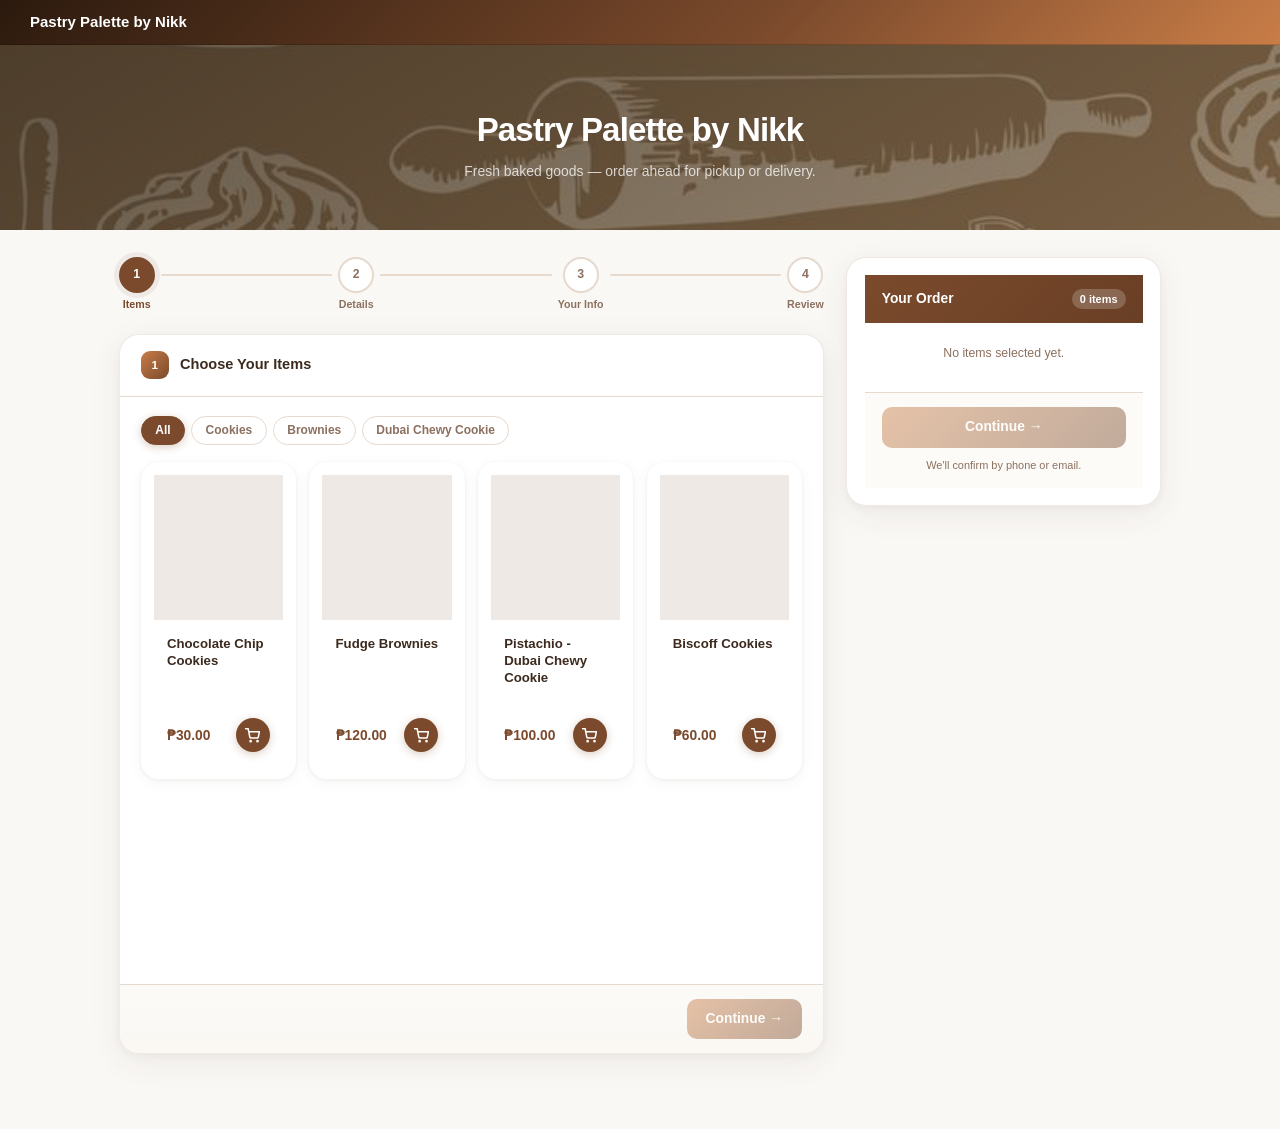
==== commit 8b4f521e: "fix: align item card prices to bottom of each card" ====
--- a/index.html
+++ b/index.html
@@ -230,10 +230,11 @@
       border: 1.5px solid transparent;
       box-shadow: 0 1px 4px rgba(60,42,30,.06), 0 4px 16px rgba(60,42,30,.04);
       transition: box-shadow .22s, transform .22s, border-color .16s;
+      display: flex; flex-direction: column;
     }
     .product-card:hover { box-shadow: 0 4px 24px rgba(60,42,30,.13), 0 1px 4px rgba(60,42,30,.06); transform: translateY(-4px); }
     .product-card.has-qty { border-color: var(--accent); box-shadow: 0 0 0 3px rgba(201,125,71,.15), 0 4px 20px rgba(60,42,30,.1); }
-    .item-img-wrap { position: relative; height: clamp(100px, 28vw, 145px); background: var(--primary-lt); overflow: hidden; }
+    .item-img-wrap { position: relative; height: clamp(100px, 28vw, 145px); background: var(--primary-lt); overflow: hidden; flex-shrink: 0; }
     .item-img-wrap img { width: 100%; height: 100%; object-fit: cover; display: block; transition: transform .4s ease; }
     .product-card:hover .item-img-wrap img { transform: scale(1.07); }
     .item-ph { width: 100%; height: 100%; display: flex; align-items: center; justify-content: center; font-size: 2.8rem; opacity: .28; }
@@ -245,10 +246,10 @@
       box-shadow: 0 2px 8px rgba(0,0,0,.22);
     }
     .product-card.has-qty .item-qty-badge { display: flex; }
-    .item-info { padding: .72rem .88rem .9rem; position: relative; }
+    .item-info { padding: .72rem .88rem .9rem; position: relative; flex: 1; display: flex; flex-direction: column; }
     .item-name { font-size: .88rem; font-weight: 700; color: var(--text); line-height: 1.3; margin-bottom: .1rem; }
-    .item-desc { font-size: .72rem; color: var(--muted); line-height: 1.4; margin-bottom: .6rem; min-height: 2em; }
-    .item-footer { display: flex; align-items: center; justify-content: space-between; }
+    .item-desc { font-size: .72rem; color: var(--muted); line-height: 1.4; margin-bottom: .6rem; min-height: 2em; flex: 1; }
+    .item-footer { display: flex; align-items: center; justify-content: space-between; margin-top: auto; }
     .item-price { font-size: .92rem; font-weight: 800; color: var(--primary); }
 
     /* ── Round add-to-cart icon button ── */
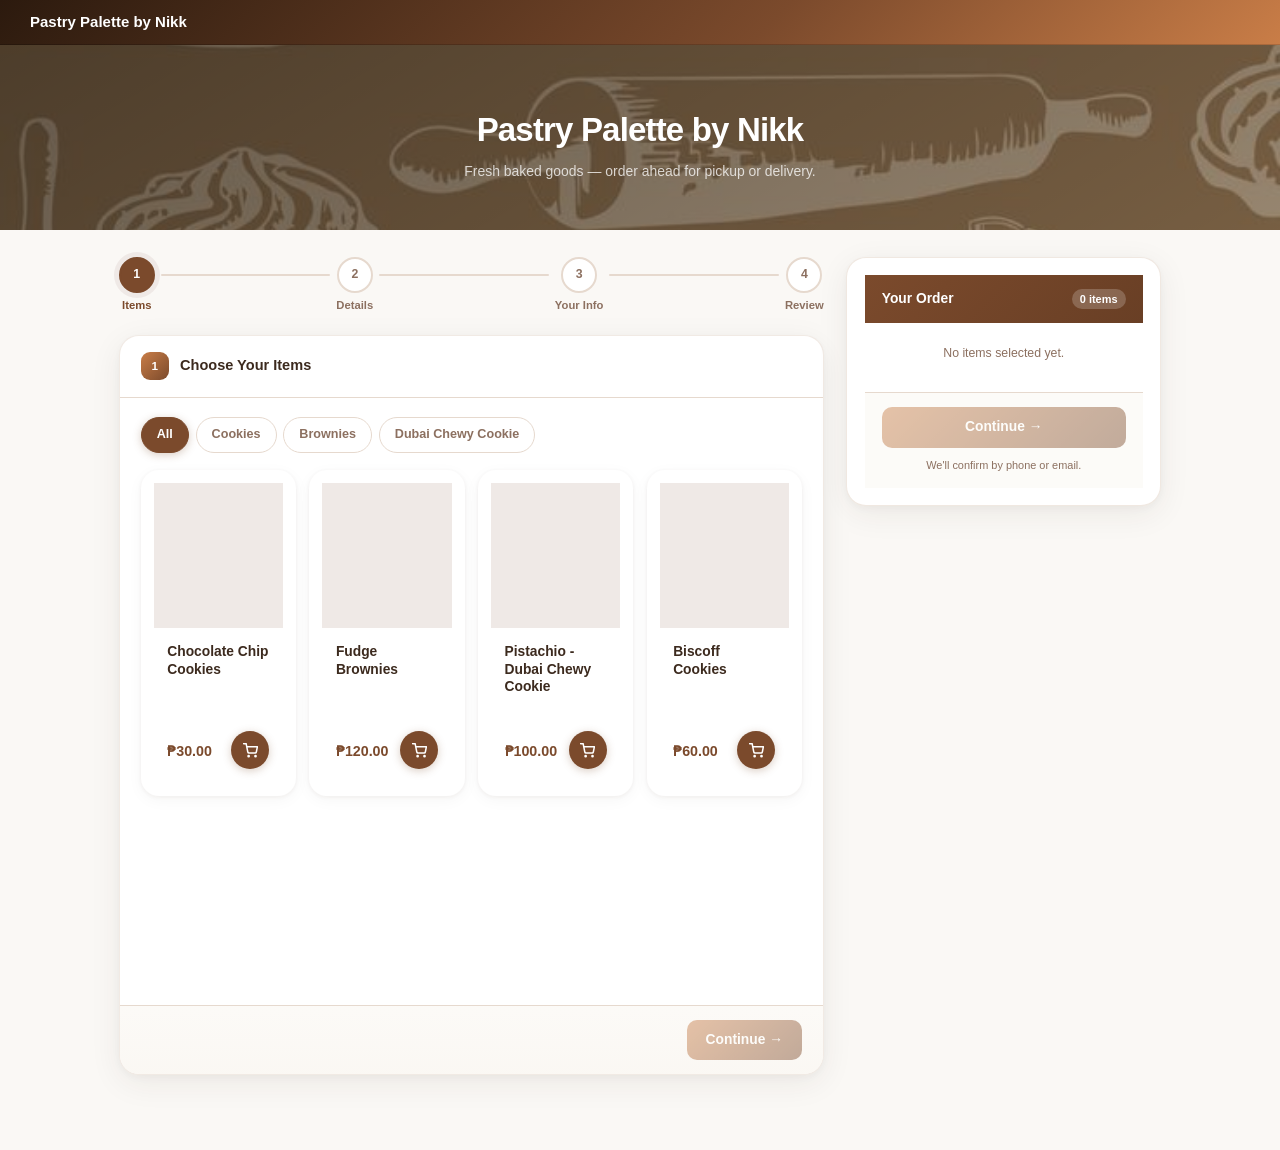
==== commit b082f64a: "improve: mobile UX — larger touch targets, readable fonts, responsive card images, svh step height" ====
--- a/index.html
+++ b/index.html
@@ -175,7 +175,7 @@
       border: 2.5px solid var(--border); background: var(--surface); color: var(--muted);
       transition: all .3s cubic-bezier(.34,1.56,.64,1);
     }
-    .p-label { font-size: .71rem; font-weight: 600; white-space: nowrap; transition: color .2s; color: var(--muted); }
+    .p-label { font-size: .75rem; font-weight: 600; white-space: nowrap; transition: color .2s; color: var(--muted); }
     .p-step.active   .p-dot   { background: var(--primary); border-color: var(--primary); color: #fff; box-shadow: 0 0 0 5px var(--primary-lt); }
     .p-step.active   .p-label { color: var(--primary); font-weight: 700; }
     .p-step.done     .p-dot   { background: var(--success); border-color: var(--success); color: #fff; cursor: pointer; }
@@ -191,7 +191,7 @@
       box-shadow: 0 2px 8px rgba(60,42,30,.04), 0 8px 32px rgba(60,42,30,.07);
       overflow: hidden; animation: fadeSlideUp .38s cubic-bezier(.22,.68,0,1.1) both;
       display: flex; flex-direction: column;
-      height: calc(100vh - 180px); min-height: 380px;
+      height: calc(100vh - 180px); height: calc(100svh - 160px); min-height: 420px;
     }
     .step-head { display: flex; align-items: center; gap: .75rem; padding: 1.1rem 1.4rem; border-bottom: 1px solid var(--border); flex-shrink: 0; }
     .step-num {
@@ -214,17 +214,18 @@
     .btn-danger:hover { background: var(--danger); color: #fff; }
 
     /* ── Category pills ───────────────────────────────────── */
-    .cat-pills { display: flex; gap: .4rem; flex-wrap: wrap; margin-bottom: 1.1rem; }
+    .cat-pills { display: flex; gap: .45rem; flex-wrap: wrap; margin-bottom: 1.1rem; }
     .cat-pill {
-      padding: .35rem .9rem; border-radius: 99px; border: 1.5px solid var(--border);
-      background: var(--surface); font-size: .8rem; font-weight: 600; color: var(--muted);
+      padding: .45rem 1rem; border-radius: 99px; border: 1.5px solid var(--border);
+      background: var(--surface); font-size: .84rem; font-weight: 600; color: var(--muted);
       cursor: pointer; transition: all .16s; white-space: nowrap; line-height: 1.4;
+      min-height: 36px; display: inline-flex; align-items: center;
     }
     .cat-pill.active { background: var(--primary); border-color: var(--primary); color: #fff; box-shadow: 0 2px 8px rgba(123,74,44,.28); }
     .cat-pill:hover:not(.active) { border-color: var(--accent); color: var(--accent); background: var(--primary-lt); }
 
     /* ── Product grid ─────────────────────────────────────── */
-    .product-grid { display: grid; grid-template-columns: repeat(auto-fill, minmax(min(155px, 44vw), 1fr)); gap: clamp(.55rem, 2.5vw, .9rem); }
+    .product-grid { display: grid; grid-template-columns: repeat(auto-fill, minmax(min(150px, 43vw), 1fr)); gap: clamp(.6rem, 2.5vw, .9rem); }
     .product-card {
       background: var(--surface); border-radius: 18px; overflow: hidden;
       border: 1.5px solid transparent;
@@ -246,15 +247,15 @@
       box-shadow: 0 2px 8px rgba(0,0,0,.22);
     }
     .product-card.has-qty .item-qty-badge { display: flex; }
-    .item-info { padding: .72rem .88rem .9rem; position: relative; flex: 1; display: flex; flex-direction: column; }
-    .item-name { font-size: .88rem; font-weight: 700; color: var(--text); line-height: 1.3; margin-bottom: .1rem; }
-    .item-desc { font-size: .72rem; color: var(--muted); line-height: 1.4; margin-bottom: .6rem; min-height: 2em; flex: 1; }
+    .item-info { padding: .75rem .9rem .92rem; position: relative; flex: 1; display: flex; flex-direction: column; }
+    .item-name { font-size: .92rem; font-weight: 700; color: var(--text); line-height: 1.3; margin-bottom: .15rem; }
+    .item-desc { font-size: .76rem; color: var(--muted); line-height: 1.45; margin-bottom: .65rem; min-height: 2em; flex: 1; }
     .item-footer { display: flex; align-items: center; justify-content: space-between; margin-top: auto; }
-    .item-price { font-size: .92rem; font-weight: 800; color: var(--primary); }
+    .item-price { font-size: .95rem; font-weight: 800; color: var(--primary); }
 
     /* ── Round add-to-cart icon button ── */
     .add-to-cart-btn {
-      width: 34px; height: 34px; border-radius: 50%; padding: 0; flex-shrink: 0;
+      width: 38px; height: 38px; border-radius: 50%; padding: 0; flex-shrink: 0;
       border: none; background: var(--primary); color: #fff; cursor: pointer;
       display: flex; align-items: center; justify-content: center;
       opacity: 1; transform: scale(1); pointer-events: auto;
@@ -267,8 +268,8 @@
     /* ── Overlay states: positioned over the footer row ── */
     .item-added-bar,
     .qty-ctrl {
-      position: absolute; left: .88rem; right: .88rem; bottom: .9rem;
-      height: 34px; display: flex; align-items: center;
+      position: absolute; left: .9rem; right: .9rem; bottom: .92rem;
+      height: 38px; display: flex; align-items: center;
       transition: opacity .22s ease, transform .26s cubic-bezier(.34,1.56,.64,1);
     }
     .item-added-bar {
@@ -287,7 +288,7 @@
     /* ── Qty controls ── */
     .qty-ctrl { gap: .3rem; background: var(--bg); opacity: 0; transform: translateY(8px); pointer-events: none; }
     .qty-btn {
-      width: 28px; height: 28px; border-radius: 99px; border: none;
+      width: 34px; height: 34px; border-radius: 99px; border: none;
       background: var(--primary-lt); color: var(--primary);
       font-size: 1.1rem; line-height: 1; cursor: pointer;
       display: flex; align-items: center; justify-content: center;
@@ -362,10 +363,10 @@
     @media (max-width: 420px) { .dt-grid { grid-template-columns: 1fr; } }
     .field { margin-bottom: .9rem; }
     .field:last-child { margin-bottom: 0; }
-    .field label { display: block; font-size: .78rem; font-weight: 700; color: var(--text); margin-bottom: .35rem; letter-spacing: .01em; }
+    .field label { display: block; font-size: .82rem; font-weight: 700; color: var(--text); margin-bottom: .38rem; letter-spacing: .01em; }
     .field input, .field select, .field textarea {
       width: 100%; border: 1.5px solid var(--border); border-radius: 11px;
-      padding: .68rem .92rem; font: inherit; font-size: .9rem;
+      padding: .72rem .95rem; font: inherit; font-size: 1rem;
       background: var(--surface); color: var(--text);
       transition: border-color .15s, box-shadow .15s;
     }
@@ -469,6 +470,23 @@
     .ty-cta-main .btn-outline  { flex: 1; }
     .ty-cta-print { background: none; border: none; color: var(--muted); font-size: .8rem; cursor: pointer; padding: .1rem; text-align: center; text-decoration: underline; text-underline-offset: 3px; }
     .ty-cta-print:hover { color: var(--primary); }
+
+    /* ── Small-screen overrides (≤ 480px) ───────────────────── */
+    @media (max-width: 480px) {
+      .order-wrap { padding: 1.25rem .9rem 6.5rem; }
+      .order-hero { padding: 2.2rem 1.1rem 2rem; }
+      .step-head { padding: .95rem 1.1rem; }
+      .step-body { padding: 1.1rem 1.1rem; }
+      .step-nav  { padding: .8rem 1.1rem; }
+      .p-dot { width: 32px; height: 32px; font-size: .78rem; }
+      .p-line { margin-top: 15px; }
+      .item-img-wrap { height: clamp(95px, 30vw, 130px); }
+      .type-opt label { padding: .88rem .5rem; min-height: 72px; }
+      .type-opt label strong { font-size: .82rem; }
+      .mobile-bar { padding: .7rem .9rem calc(.7rem + env(safe-area-inset-bottom)); }
+      .mobile-bar-btn { font-size: .93rem; padding: .88rem 1rem; border-radius: 12px; }
+      .cart-drop-items { max-height: 200px; }
+    }
 
     /* ── Print (fallback if popup blocked) ──────────────────── */
     @media print {
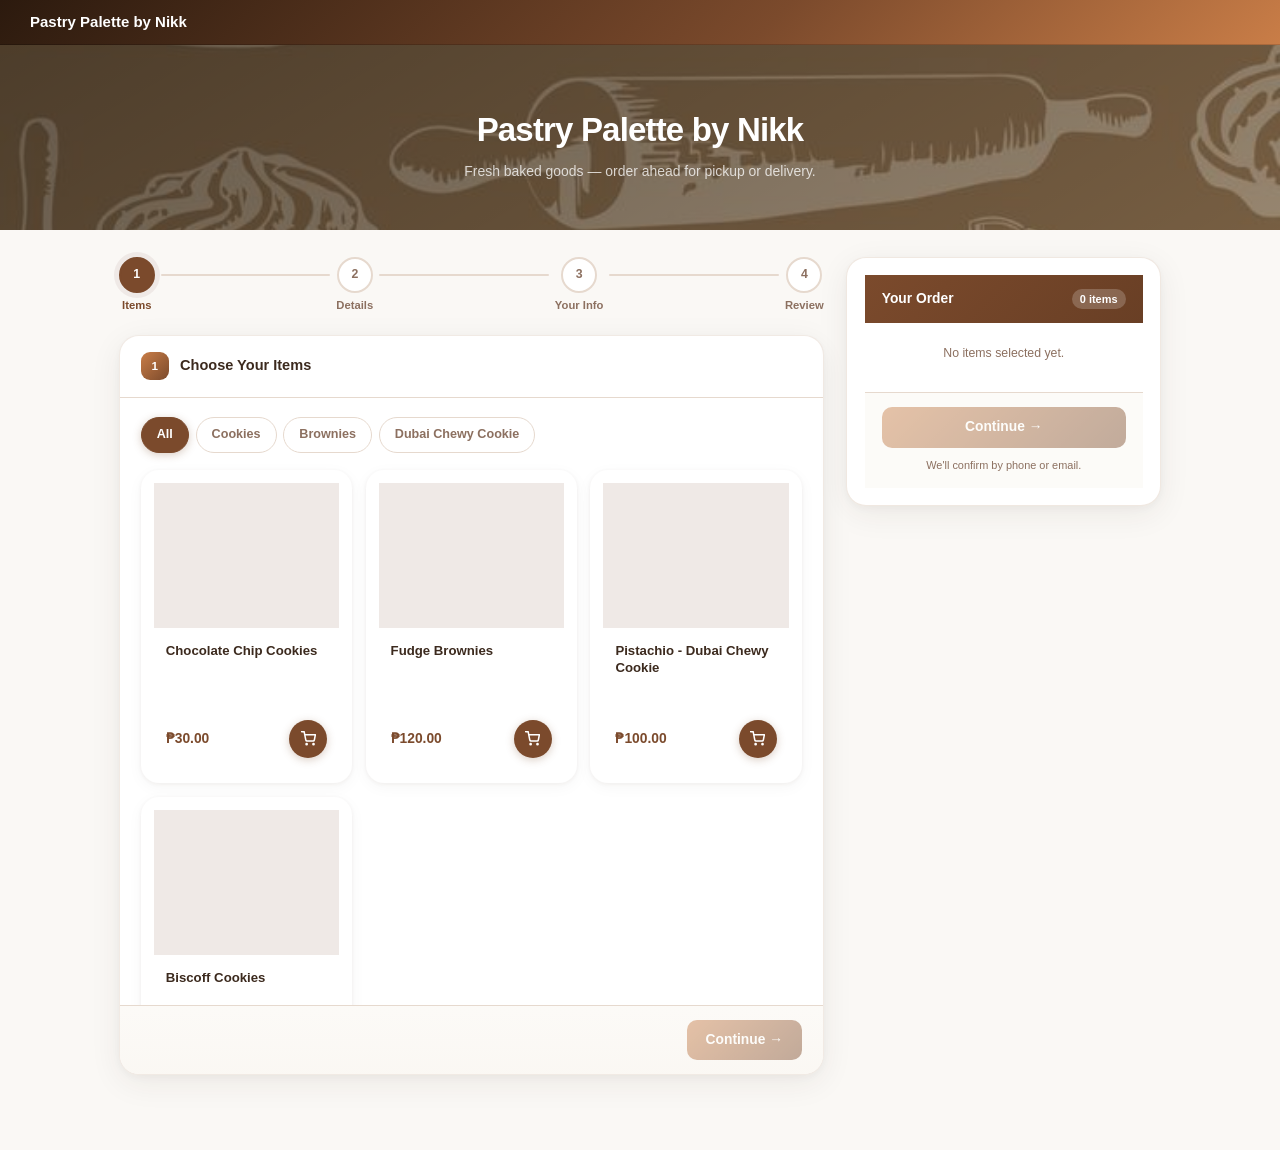
==== commit e989a196: "fix: 3-column product grid, clamp item name/desc to 2 lines so cards stay uniform height" ====
--- a/index.html
+++ b/index.html
@@ -225,7 +225,7 @@
     .cat-pill:hover:not(.active) { border-color: var(--accent); color: var(--accent); background: var(--primary-lt); }
 
     /* ── Product grid ─────────────────────────────────────── */
-    .product-grid { display: grid; grid-template-columns: repeat(auto-fill, minmax(min(150px, 43vw), 1fr)); gap: clamp(.6rem, 2.5vw, .9rem); }
+    .product-grid { display: grid; grid-template-columns: repeat(3, 1fr); gap: clamp(.6rem, 2.5vw, .9rem); }
     .product-card {
       background: var(--surface); border-radius: 18px; overflow: hidden;
       border: 1.5px solid transparent;
@@ -235,7 +235,7 @@
     }
     .product-card:hover { box-shadow: 0 4px 24px rgba(60,42,30,.13), 0 1px 4px rgba(60,42,30,.06); transform: translateY(-4px); }
     .product-card.has-qty { border-color: var(--accent); box-shadow: 0 0 0 3px rgba(201,125,71,.15), 0 4px 20px rgba(60,42,30,.1); }
-    .item-img-wrap { position: relative; height: clamp(100px, 28vw, 145px); background: var(--primary-lt); overflow: hidden; flex-shrink: 0; }
+    .item-img-wrap { position: relative; height: clamp(90px, 22vw, 145px); background: var(--primary-lt); overflow: hidden; flex-shrink: 0; }
     .item-img-wrap img { width: 100%; height: 100%; object-fit: cover; display: block; transition: transform .4s ease; }
     .product-card:hover .item-img-wrap img { transform: scale(1.07); }
     .item-ph { width: 100%; height: 100%; display: flex; align-items: center; justify-content: center; font-size: 2.8rem; opacity: .28; }
@@ -247,11 +247,18 @@
       box-shadow: 0 2px 8px rgba(0,0,0,.22);
     }
     .product-card.has-qty .item-qty-badge { display: flex; }
-    .item-info { padding: .75rem .9rem .92rem; position: relative; flex: 1; display: flex; flex-direction: column; }
-    .item-name { font-size: .92rem; font-weight: 700; color: var(--text); line-height: 1.3; margin-bottom: .15rem; }
-    .item-desc { font-size: .76rem; color: var(--muted); line-height: 1.45; margin-bottom: .65rem; min-height: 2em; flex: 1; }
+    .item-info { padding: .7rem .8rem .85rem; position: relative; flex: 1; display: flex; flex-direction: column; }
+    .item-name {
+      font-size: .88rem; font-weight: 700; color: var(--text); line-height: 1.3; margin-bottom: .15rem;
+      display: -webkit-box; -webkit-line-clamp: 2; -webkit-box-orient: vertical; overflow: hidden;
+    }
+    .item-desc {
+      font-size: .74rem; color: var(--muted); line-height: 1.45; margin-bottom: .6rem; flex: 1;
+      display: -webkit-box; -webkit-line-clamp: 2; -webkit-box-orient: vertical; overflow: hidden;
+      min-height: calc(2 * 1.45 * .74rem);
+    }
     .item-footer { display: flex; align-items: center; justify-content: space-between; margin-top: auto; }
-    .item-price { font-size: .95rem; font-weight: 800; color: var(--primary); }
+    .item-price { font-size: .92rem; font-weight: 800; color: var(--primary); }
 
     /* ── Round add-to-cart icon button ── */
     .add-to-cart-btn {
@@ -473,6 +480,7 @@
 
     /* ── Small-screen overrides (≤ 480px) ───────────────────── */
     @media (max-width: 480px) {
+      .product-grid { grid-template-columns: repeat(2, 1fr); }
       .order-wrap { padding: 1.25rem .9rem 6.5rem; }
       .order-hero { padding: 2.2rem 1.1rem 2rem; }
       .step-head { padding: .95rem 1.1rem; }
@@ -480,7 +488,7 @@
       .step-nav  { padding: .8rem 1.1rem; }
       .p-dot { width: 32px; height: 32px; font-size: .78rem; }
       .p-line { margin-top: 15px; }
-      .item-img-wrap { height: clamp(95px, 30vw, 130px); }
+      .item-img-wrap { height: clamp(90px, 28vw, 120px); }
       .type-opt label { padding: .88rem .5rem; min-height: 72px; }
       .type-opt label strong { font-size: .82rem; }
       .mobile-bar { padding: .7rem .9rem calc(.7rem + env(safe-area-inset-bottom)); }
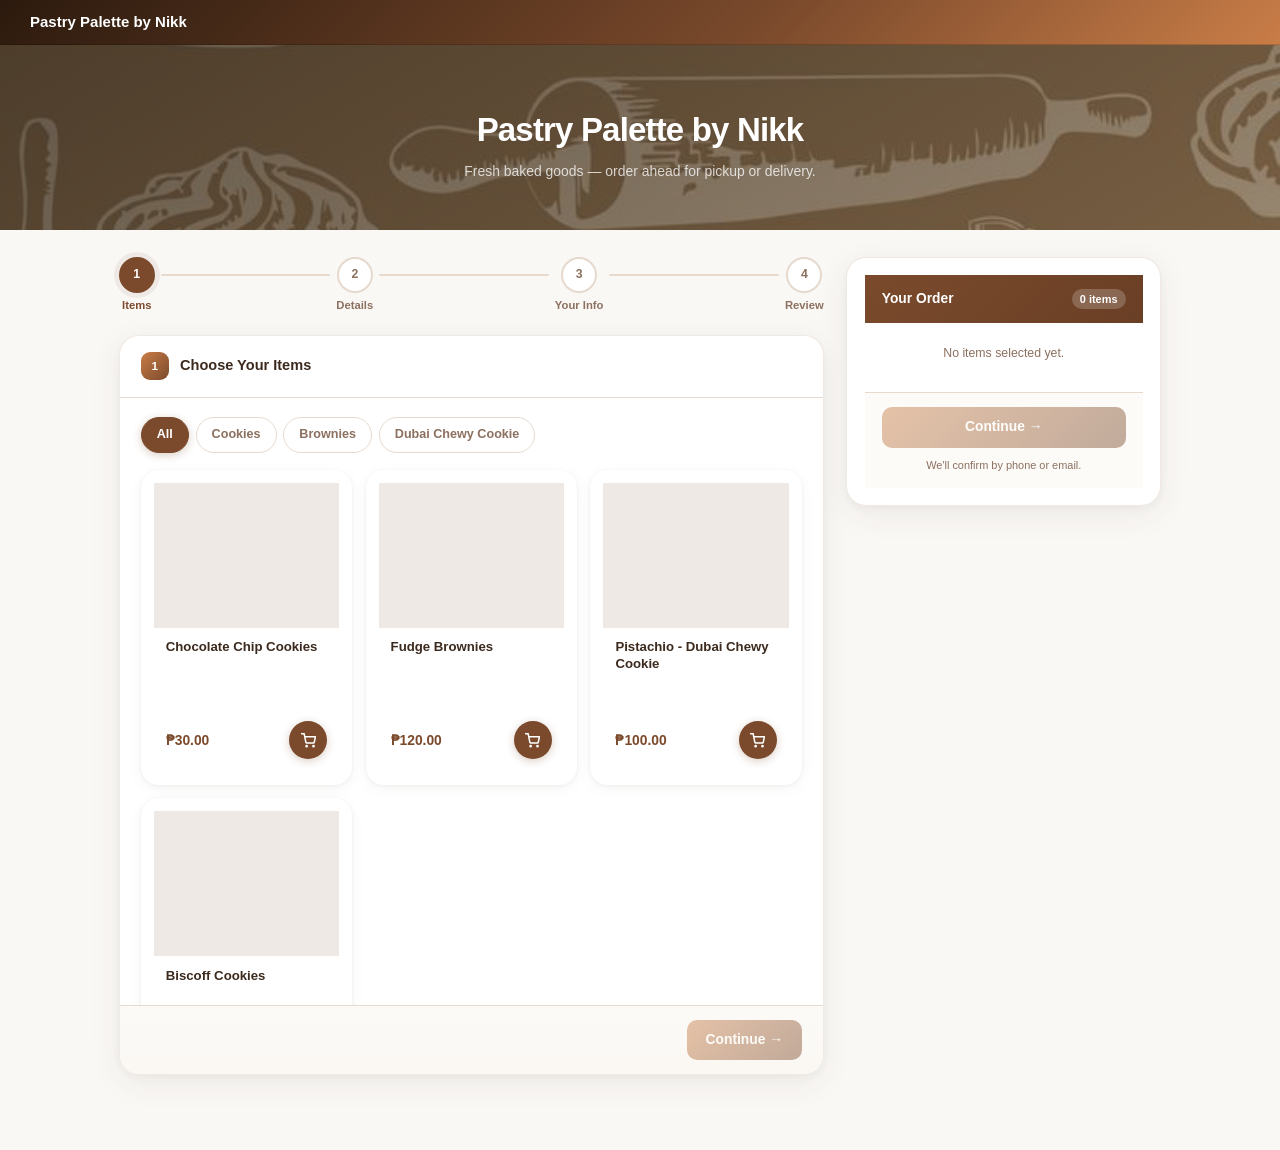
==== commit ec63e445: "feat: 2-col grid on tablet/mobile, item detail bottom sheet with full description" ====
--- a/index.html
+++ b/index.html
@@ -226,6 +226,7 @@
 
     /* ── Product grid ─────────────────────────────────────── */
     .product-grid { display: grid; grid-template-columns: repeat(3, 1fr); gap: clamp(.6rem, 2.5vw, .9rem); }
+    @media (max-width: 740px) { .product-grid { grid-template-columns: repeat(2, 1fr); } }
     .product-card {
       background: var(--surface); border-radius: 18px; overflow: hidden;
       border: 1.5px solid transparent;
@@ -480,7 +481,6 @@
 
     /* ── Small-screen overrides (≤ 480px) ───────────────────── */
     @media (max-width: 480px) {
-      .product-grid { grid-template-columns: repeat(2, 1fr); }
       .order-wrap { padding: 1.25rem .9rem 6.5rem; }
       .order-hero { padding: 2.2rem 1.1rem 2rem; }
       .step-head { padding: .95rem 1.1rem; }
@@ -495,6 +495,52 @@
       .mobile-bar-btn { font-size: .93rem; padding: .88rem 1rem; border-radius: 12px; }
       .cart-drop-items { max-height: 200px; }
     }
+
+    /* ── Item detail tap / clickable top area ───────────────── */
+    .item-tap {
+      display: block; width: 100%; text-align: left; background: none; border: none;
+      cursor: pointer; padding: 0; font: inherit; color: inherit;
+    }
+    .item-tap:focus-visible { outline: 2px solid var(--accent); outline-offset: -2px; }
+
+    /* ── Item detail bottom sheet ────────────────────────────── */
+    .item-sheet-overlay {
+      display: none; position: fixed; inset: 0;
+      background: rgba(0,0,0,.52); backdrop-filter: blur(4px); -webkit-backdrop-filter: blur(4px);
+      z-index: 450; align-items: flex-end; justify-content: center;
+    }
+    .item-sheet-overlay.open { display: flex; animation: sheetFade .22s ease both; }
+    @keyframes sheetFade { from { opacity: 0; } to { opacity: 1; } }
+    .item-sheet {
+      background: var(--surface); border-radius: 24px 24px 0 0;
+      width: 100%; max-width: 540px; max-height: 92vh; overflow-y: auto;
+      animation: sheetUp .28s cubic-bezier(.22,.68,0,1.12) both;
+      padding-bottom: calc(1rem + env(safe-area-inset-bottom));
+    }
+    @keyframes sheetUp { from { transform: translateY(100%); } to { transform: translateY(0); } }
+    .item-sheet-img { width: 100%; height: 220px; object-fit: cover; border-radius: 24px 24px 0 0; display: block; }
+    .item-sheet-img-ph { width: 100%; height: 120px; display: flex; align-items: center; justify-content: center; background: var(--primary-lt); font-size: 3.5rem; border-radius: 24px 24px 0 0; }
+    .item-sheet-head { display: flex; align-items: flex-start; justify-content: space-between; padding: 1.2rem 1.3rem .4rem; gap: .75rem; }
+    .item-sheet-close {
+      background: var(--bg); border: 1.5px solid var(--border); border-radius: 99px;
+      width: 34px; height: 34px; display: flex; align-items: center; justify-content: center;
+      font-size: 1rem; color: var(--muted); cursor: pointer; flex-shrink: 0; margin-top: -.1rem;
+      transition: background .14s, color .14s;
+    }
+    .item-sheet-close:hover { background: var(--primary-lt); color: var(--primary); }
+    .item-sheet-cat   { font-size: .7rem; text-transform: uppercase; letter-spacing: .1em; color: var(--accent); font-weight: 700; margin-bottom: .2rem; }
+    .item-sheet-name  { font-size: 1.2rem; font-weight: 900; color: var(--text); line-height: 1.25; letter-spacing: -.02em; }
+    .item-sheet-price { font-size: 1.15rem; font-weight: 800; color: var(--primary); flex-shrink: 0; }
+    .item-sheet-desc  { font-size: .9rem; color: var(--muted); line-height: 1.7; padding: 0 1.3rem .9rem; }
+    .item-sheet-footer { padding: .65rem 1.3rem 0; display: flex; gap: .6rem; align-items: center; }
+    .item-sheet-add   {
+      flex: 1; background: linear-gradient(135deg, var(--accent) 0%, var(--primary) 100%);
+      color: #fff; border: none; border-radius: 14px; padding: .88rem 1.2rem;
+      font: inherit; font-size: .97rem; font-weight: 700; cursor: pointer;
+      box-shadow: 0 4px 16px rgba(123,74,44,.28); transition: opacity .14s, transform .12s;
+    }
+    .item-sheet-add:hover { opacity: .9; transform: translateY(-1px); }
+    .item-sheet-qty { display: flex; align-items: center; gap: .5rem; }
 
     /* ── Print (fallback if popup blocked) ──────────────────── */
     @media print {
@@ -776,6 +822,27 @@
   <svg width="18" height="18" viewBox="0 0 24 24" fill="currentColor"><path d="M12 2C6.477 2 2 6.145 2 11.243c0 2.914 1.38 5.516 3.547 7.227V22l3.234-1.776A10.68 10.68 0 0012 20.487c5.523 0 10-4.145 10-9.244C22 6.145 17.523 2 12 2zm1.024 12.44l-2.55-2.716-4.976 2.716 5.474-5.808 2.612 2.716 4.914-2.716-5.474 5.808z"/></svg>
   <span id="contact-float-label">Message Us</span>
 </a>
+
+<!-- ── Item detail bottom sheet ──────────────────────────── -->
+<div class="item-sheet-overlay" id="item-sheet-overlay" onclick="if(event.target===this)closeItemSheet()">
+  <div class="item-sheet" id="item-sheet">
+    <div id="sheet-img-wrap"></div>
+    <div class="item-sheet-head">
+      <div>
+        <div class="item-sheet-cat"  id="sheet-cat"></div>
+        <div class="item-sheet-name" id="sheet-name"></div>
+      </div>
+      <div style="display:flex;flex-direction:column;align-items:flex-end;gap:.35rem">
+        <button class="item-sheet-close" onclick="closeItemSheet()">✕</button>
+        <div class="item-sheet-price" id="sheet-price"></div>
+      </div>
+    </div>
+    <div class="item-sheet-desc" id="sheet-desc"></div>
+    <div class="item-sheet-footer">
+      <button class="item-sheet-add" id="sheet-add-btn" onclick="sheetAddToCart()">Add to Cart</button>
+    </div>
+  </div>
+</div>
 
 <!-- ── Thank you / Receipt modal ─────────────────────────── -->
 <div class="modal-overlay" id="receipt-modal" style="display:none">
@@ -1312,13 +1379,18 @@
     var imgContent = imgSrc
       ? '<img src="' + escHtml(imgSrc) + '" alt="' + escHtml(item.name) + '" onerror="this.style.display=\'none\'">'
       : '<div class="item-ph brand-emoji">🥐</div>'
+    var sid = String(item.id)
     card.innerHTML =
-      '<div class="item-img-wrap">' + imgContent +
-        '<div class="item-qty-badge" id="badge-' + item.id + '">' + (qty || '') + '</div>' +
-      '</div>' +
-      '<div class="item-info">' +
-        '<div class="item-name">' + escHtml(item.name) + '</div>' +
-        '<div class="item-desc">'  + escHtml(item.desc || '') + '</div>' +
+      '<button class="item-tap" onclick="openItemSheet(' + sid + ')" aria-label="View details for ' + escHtml(item.name) + '">' +
+        '<div class="item-img-wrap">' + imgContent +
+          '<div class="item-qty-badge" id="badge-' + item.id + '">' + (qty || '') + '</div>' +
+        '</div>' +
+        '<div style="padding:.7rem .8rem .1rem;text-align:left">' +
+          '<div class="item-name">' + escHtml(item.name) + '</div>' +
+          '<div class="item-desc">'  + escHtml(item.desc || '') + '</div>' +
+        '</div>' +
+      '</button>' +
+      '<div class="item-info" style="padding-top:0">' +
         '<div class="item-footer">' +
           '<div class="item-price">₱' + item.price.toFixed(2) + '</div>' +
           '<button class="add-to-cart-btn" data-id="' + item.id + '" title="Add to cart">' +
@@ -1694,6 +1766,62 @@
     .replace(/"/g, '&quot;').replace(/'/g, '&#x27;')
 }
 
+// ── Item detail bottom sheet ───────────────────────────────
+var _sheetItemId = null
+
+function openItemSheet(id) {
+  var item = MENU.find(function(m) { return m.id === id })
+  if (!item) return
+  _sheetItemId = id
+
+  var imgWrap = document.getElementById('sheet-img-wrap')
+  var imgSrc  = safeUrl(item.img)
+  if (imgSrc) {
+    imgWrap.innerHTML = '<img class="item-sheet-img" src="' + escHtml(imgSrc) + '" alt="' + escHtml(item.name) + '" onerror="this.parentElement.innerHTML=\'<div class=item-sheet-img-ph>' + (item.cat ? escHtml(item.cat[0]) : '🥐') + '</div>\'">'
+  } else {
+    imgWrap.innerHTML = '<div class="item-sheet-img-ph"><span class="brand-emoji">🥐</span></div>'
+  }
+
+  document.getElementById('sheet-cat').textContent   = item.cat  || ''
+  document.getElementById('sheet-name').textContent  = item.name || ''
+  document.getElementById('sheet-price').textContent = '₱' + item.price.toFixed(2)
+  var descEl = document.getElementById('sheet-desc')
+  descEl.textContent    = item.desc || ''
+  descEl.style.display  = item.desc ? '' : 'none'
+
+  _updateSheetBtn()
+  var overlay = document.getElementById('item-sheet-overlay')
+  overlay.classList.add('open')
+  document.body.style.overflow = 'hidden'
+}
+
+function _updateSheetBtn() {
+  var qty = (_sheetItemId && cart[_sheetItemId]) || 0
+  var btn = document.getElementById('sheet-add-btn')
+  btn.textContent = qty ? 'Add one more  (' + qty + ' in cart)' : 'Add to Cart'
+}
+
+function sheetAddToCart() {
+  if (!_sheetItemId) return
+  cart[_sheetItemId] = (cart[_sheetItemId] || 0) + 1
+  saveCart()
+  updateCartUI()
+  updateCardUI(_sheetItemId)
+  _updateSheetBtn()
+  showToast(escHtml((MENU.find(function(m){ return m.id === _sheetItemId }) || {}).name || '') + ' added!')
+}
+
+function closeItemSheet() {
+  document.getElementById('item-sheet-overlay').classList.remove('open')
+  document.body.style.overflow = ''
+  _sheetItemId = null
+}
+
+// Close on back-swipe / escape key
+document.addEventListener('keydown', function(e) {
+  if (e.key === 'Escape') closeItemSheet()
+})
+
 // Allow http/https URLs and data:image/ URIs (base64 QR uploads). Block javascript:, data:text, etc.
 function safeUrl(url) {
   if (!url) return ''
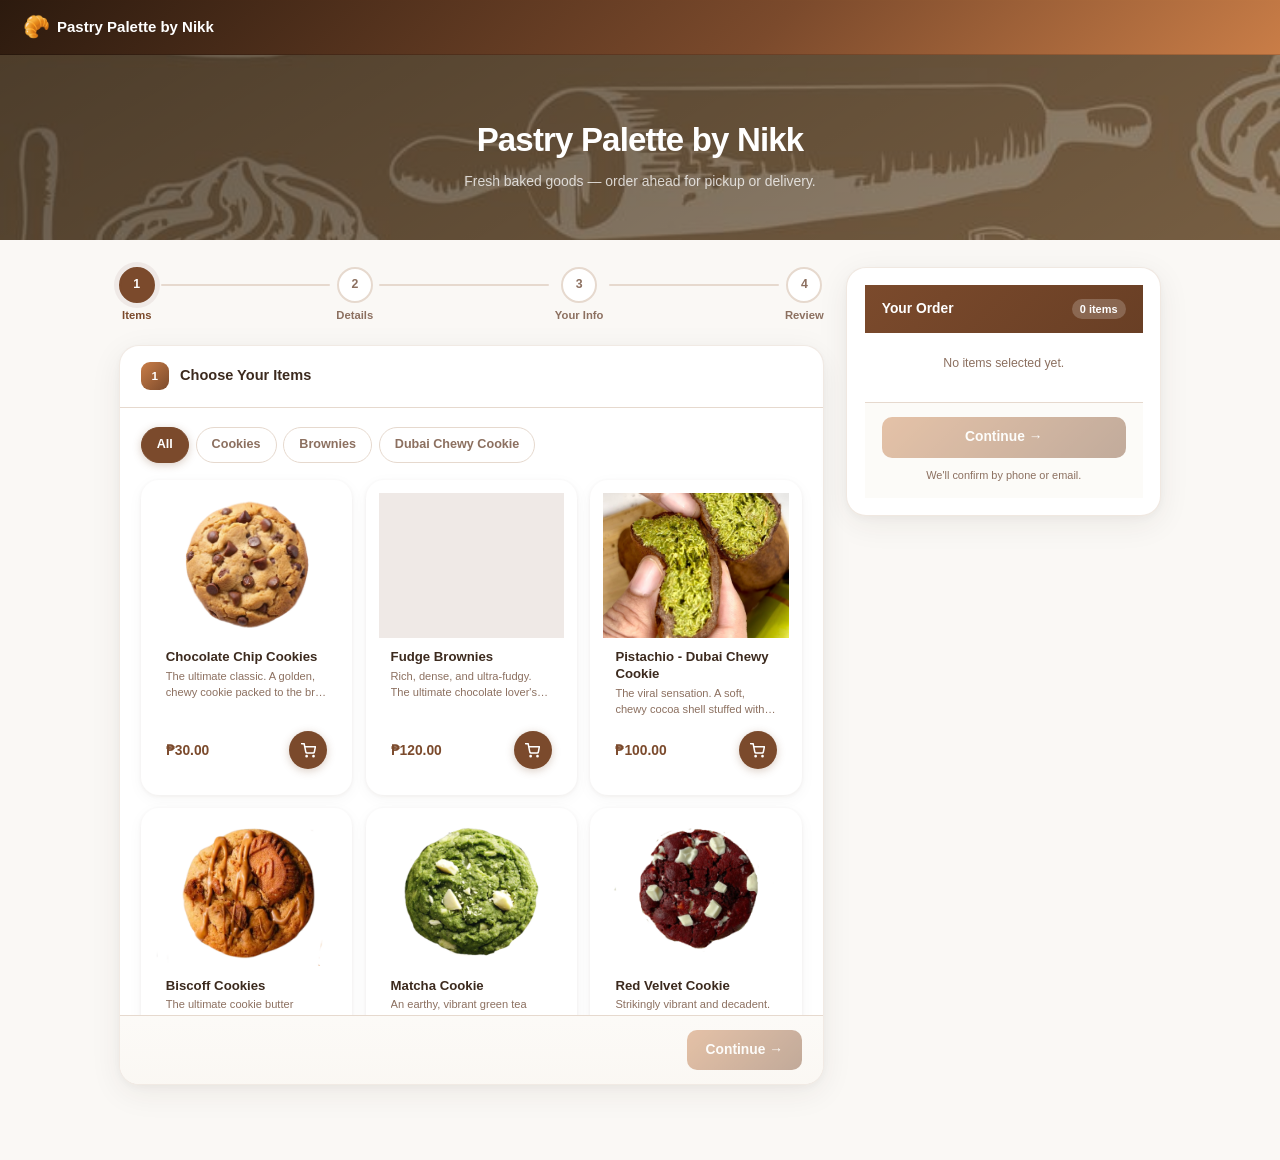
==== commit 156cea5f: "feat: ratings/reviews + most-ordered stat + critical PIN security fix PIN security fix (root cause):" ====
--- a/index.html
+++ b/index.html
@@ -478,6 +478,23 @@
     .ty-cta-main .btn-outline  { flex: 1; }
     .ty-cta-print { background: none; border: none; color: var(--muted); font-size: .8rem; cursor: pointer; padding: .1rem; text-align: center; text-decoration: underline; text-underline-offset: 3px; }
     .ty-cta-print:hover { color: var(--primary); }
+
+    /* ── Post-order rating ───────────────────────────────────── */
+    .rating-section { padding: .9rem 1.25rem .6rem; border-top: 1px solid var(--border); }
+    .rating-prompt { text-align:center; font-size:.88rem; font-weight:700; color:var(--text); margin:0 0 .6rem; }
+    .star-row { display:flex; justify-content:center; gap:.15rem; margin-bottom:.65rem; }
+    .star-btn { background:none; border:none; font-size:2.1rem; cursor:pointer; color:#d1d5db; line-height:1; padding:.05rem .1rem; transition:color .12s, transform .1s; touch-action:manipulation; }
+    .star-btn.active { color:#f59e0b; }
+    .star-btn:hover { color:#f59e0b; transform:scale(1.15); }
+    .rating-comment { width:100%; resize:none; border:1px solid var(--border); border-radius:9px; padding:.5rem .75rem; font:inherit; font-size:.84rem; color:var(--text); background:var(--bg); box-sizing:border-box; }
+    .rating-comment:focus { outline:none; border-color:var(--primary); }
+    .rating-actions { display:flex; align-items:center; gap:.6rem; margin-top:.65rem; }
+    .rating-actions .btn-primary { flex:1; padding:.6rem; font-size:.88rem; }
+    .rating-skip { background:none; border:none; color:var(--muted); font-size:.82rem; cursor:pointer; padding:.3rem .4rem; text-decoration:underline; text-underline-offset:3px; white-space:nowrap; }
+    .rating-skip:hover { color:var(--primary); }
+    .rating-thanks { text-align:center; padding:.9rem 1.25rem; border-top:1px solid var(--border); }
+    .rating-thanks-icon { font-size:1.6rem; display:block; margin-bottom:.25rem; }
+    .rating-thanks p { font-size:.84rem; color:var(--muted); margin:0; }
 
     /* ── Small-screen overrides (≤ 480px) ───────────────────── */
     @media (max-width: 480px) {
@@ -854,6 +871,28 @@
       <span class="ty-order-id" id="ty-order-id"></span>
     </div>
     <div class="receipt-body" id="receipt-body"></div>
+
+    <!-- Rating section — shown once after order placed -->
+    <div class="rating-section" id="rating-section" style="display:none">
+      <p class="rating-prompt">How was your experience?</p>
+      <div class="star-row" id="star-row">
+        <button class="star-btn" data-r="1" type="button">★</button>
+        <button class="star-btn" data-r="2" type="button">★</button>
+        <button class="star-btn" data-r="3" type="button">★</button>
+        <button class="star-btn" data-r="4" type="button">★</button>
+        <button class="star-btn" data-r="5" type="button">★</button>
+      </div>
+      <textarea class="rating-comment" id="rating-comment" rows="2" placeholder="Leave a comment… (optional)"></textarea>
+      <div class="rating-actions">
+        <button class="btn-primary" id="rating-submit-btn" type="button">Submit Review</button>
+        <button class="rating-skip" type="button" onclick="skipRating()">Skip</button>
+      </div>
+    </div>
+    <div class="rating-thanks" id="rating-thanks" style="display:none">
+      <span class="rating-thanks-icon">🙏</span>
+      <p>Thank you for your feedback!</p>
+    </div>
+
     <div class="ty-cta">
       <div class="ty-cta-main">
         <button class="btn-primary" id="order-again-btn">Order Again</button>
@@ -1716,6 +1755,67 @@
     '</div>'
 
   receiptModal.style.display = 'flex'
+  initRating(order)
+}
+
+// ── Post-order star rating ─────────────────────────────────
+var _ratingSelected  = 0
+var _ratingOrderId   = ''
+var _ratingOrderItems = []
+
+function initRating(order) {
+  _ratingSelected   = 0
+  _ratingOrderId    = order.id
+  _ratingOrderItems = order.items || []
+  document.getElementById('rating-section').style.display = 'block'
+  document.getElementById('rating-thanks').style.display  = 'none'
+  document.getElementById('rating-comment').value = ''
+  _updateStars(0)
+}
+
+function _updateStars(count) {
+  document.querySelectorAll('.star-btn').forEach(function(btn) {
+    btn.classList.toggle('active', parseInt(btn.dataset.r) <= count)
+  })
+}
+
+document.querySelectorAll('.star-btn').forEach(function(btn) {
+  var r = parseInt(btn.dataset.r)
+  btn.addEventListener('click',      function() { _ratingSelected = r; _updateStars(r) })
+  btn.addEventListener('mouseenter', function() { _updateStars(r) })
+  btn.addEventListener('mouseleave', function() { _updateStars(_ratingSelected) })
+})
+
+document.getElementById('rating-submit-btn').addEventListener('click', function() {
+  if (!_ratingSelected) {
+    document.getElementById('star-row').style.animation = 'none'
+    document.querySelectorAll('.star-btn').forEach(function(b) { b.style.color = '#ef4444' })
+    setTimeout(function() {
+      document.querySelectorAll('.star-btn').forEach(function(b) { b.style.color = '' })
+      _updateStars(0)
+    }, 600)
+    return
+  }
+  var comment  = document.getElementById('rating-comment').value.trim()
+  var itemName = _ratingOrderItems.length ? _ratingOrderItems[0].name : ''
+  if (typeof ACTIVE_URL !== 'undefined' && ACTIVE_URL && ACTIVE_URL !== PLACEHOLDER) {
+    fetch(ACTIVE_URL, {
+      method: 'POST', mode: 'no-cors',
+      body: JSON.stringify({ action: 'addReview', review: {
+        orderId:   _ratingOrderId,
+        itemName:  itemName,
+        rating:    _ratingSelected,
+        comment:   comment,
+        timestamp: Date.now()
+      }})
+    }).catch(function() {})
+  }
+  document.getElementById('rating-section').style.display = 'none'
+  document.getElementById('rating-thanks').style.display  = 'block'
+})
+
+function skipRating() {
+  document.getElementById('rating-section').style.display = 'none'
 }
 
 document.getElementById('print-btn').addEventListener('click', function() {
--- a/style.css
+++ b/style.css
@@ -329,7 +329,7 @@
 .admin-top h1 { font-size: 1.1rem; }
 .admin-top p  { font-size: .8rem; opacity: .8; }
 .stats-bar {
-  display: grid; grid-template-columns: repeat(5,1fr); gap: .9rem;
+  display: grid; grid-template-columns: repeat(6,1fr); gap: .9rem;
   max-width: 900px; margin: 0 auto;
   padding-bottom: 1.1rem;
 }
@@ -421,7 +421,7 @@
 @media (max-width: 700px) {
   .page-layout { grid-template-columns: 1fr; }
   .summary-col { position: static; order: -1; }
-  .stats-bar { grid-template-columns: repeat(3,1fr); }
+  .stats-bar { grid-template-columns: repeat(3,1fr); max-width:100%; }
   .fields-row, .date-time-row { grid-template-columns: 1fr; }
   .order-detail-grid { grid-template-columns: 1fr; }
   .search-input { margin-left: 0; width: 100%; }
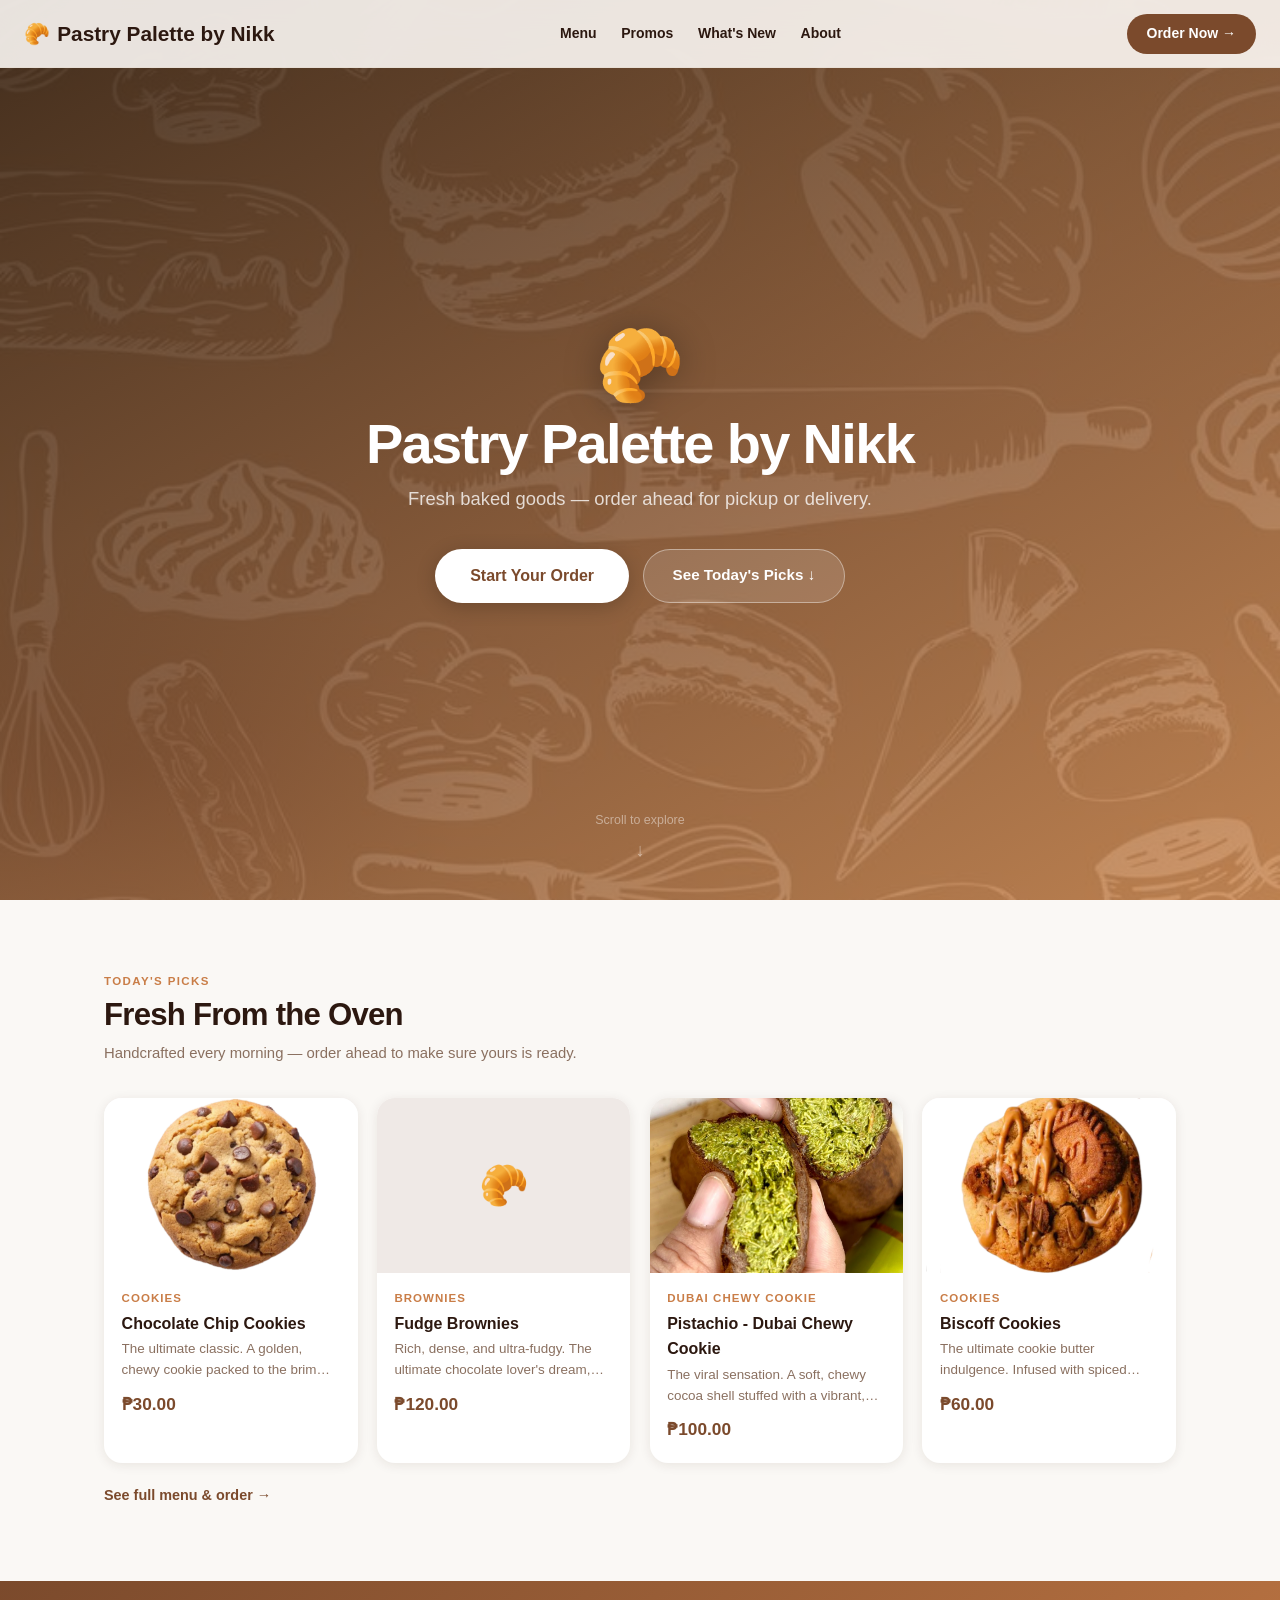
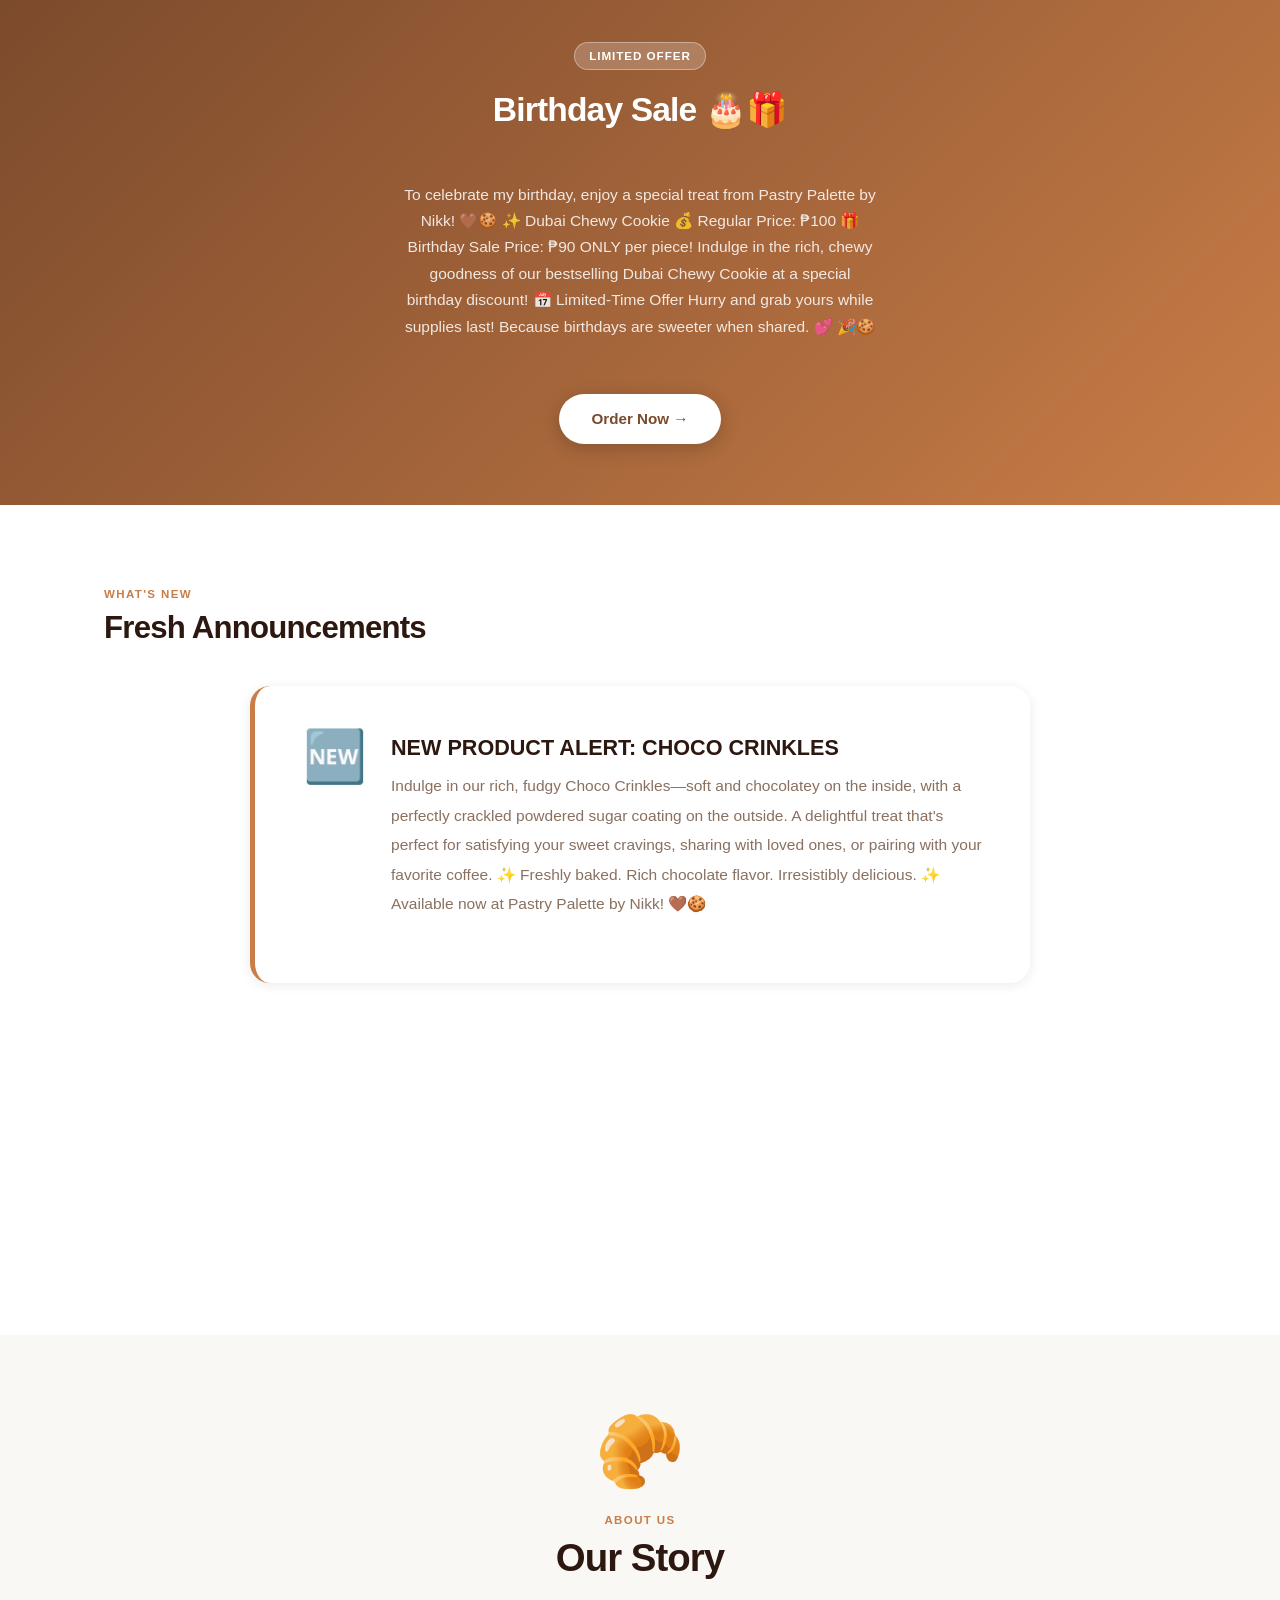
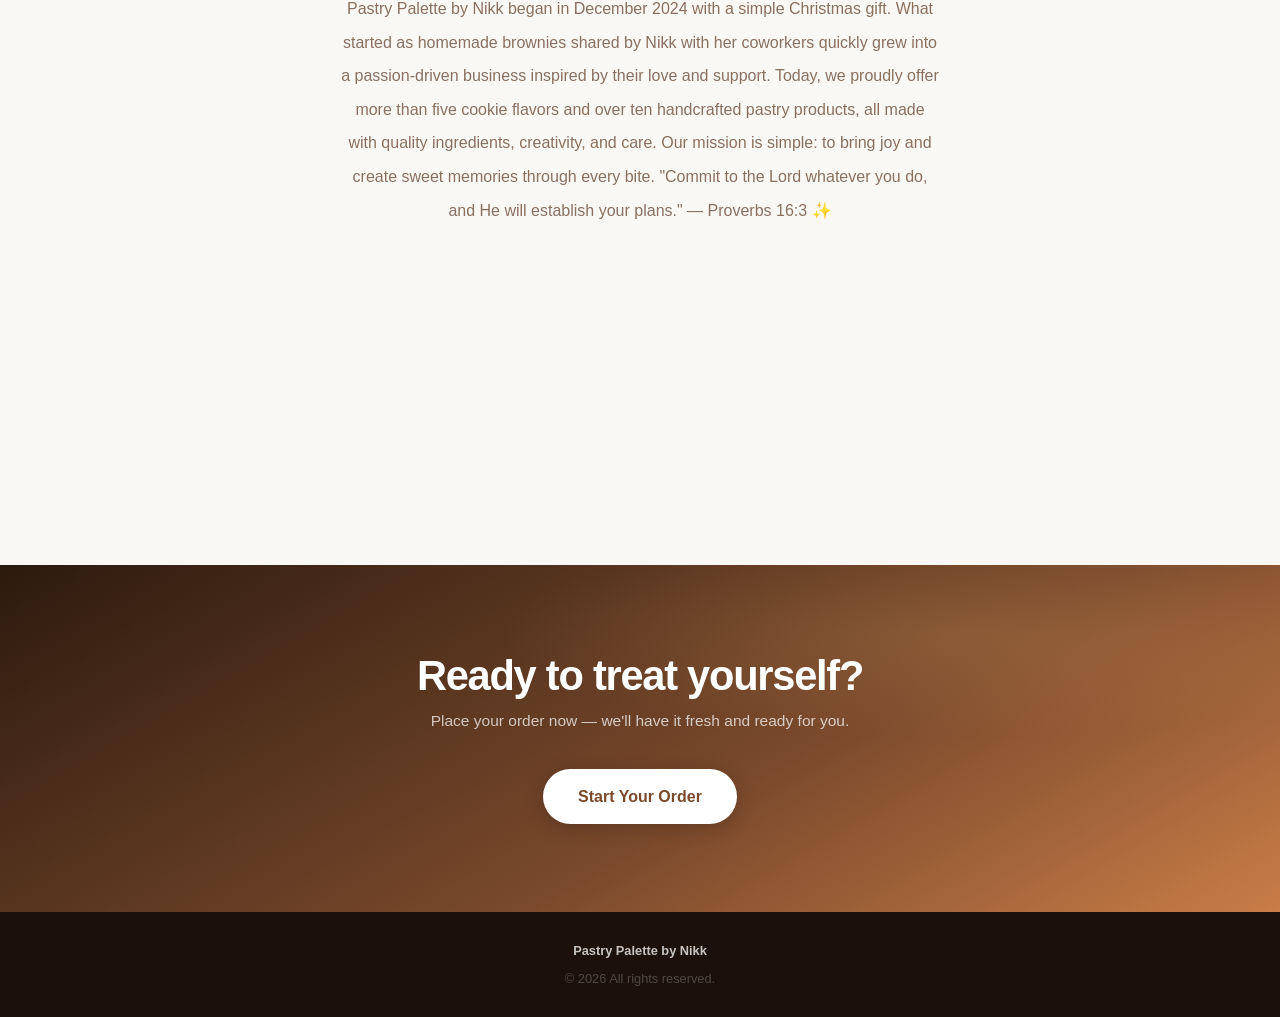
==== commit a9942d62: "fix: landing page is now the root index, order form moved to order.html" ====
--- a/index.html
+++ b/index.html
@@ -3,1862 +3,372 @@
 <head>
   <meta charset="UTF-8">
   <meta name="viewport" content="width=device-width, initial-scale=1.0">
-  <title>Place an Order — Pastry Palette by Nikk</title>
-  <meta property="og:title" content="Place an Order — Pastry Palette by Nikk">
+  <title>Pastry Palette by Nikk</title>
+  <meta property="og:title" content="Pastry Palette by Nikk">
   <meta property="og:description" content="Every Dessert. A work of art">
   <meta property="og:type" content="website">
   <meta name="description" content="Every Dessert. A work of art">
-  <link rel="stylesheet" href="style.css">
   <script src="config.js"></script>
+  <script src="menu.js"></script>
   <script src="branding.js"></script>
-  <script src="menu.js"></script>
   <style>
-    /* ── Animations ──────────────────────────────────────── */
-    @keyframes slideDown   { from { transform:translateY(-100%); opacity:0; } to { transform:translateY(0); opacity:1; } }
-    @keyframes popIn       { 0% { transform:scale(0); opacity:0; } 65% { transform:scale(1.18); } 100% { transform:scale(1); opacity:1; } }
-    @keyframes fadeSlideUp { from { opacity:0; transform:translateY(16px); } to { opacity:1; transform:translateY(0); } }
-    @keyframes badgePop    { 0% { transform:scale(1); } 40% { transform:scale(1.45); } 100% { transform:scale(1); } }
-    @keyframes cartDropIn  { from { opacity:0; transform:scale(.94) translateY(-8px); } to { opacity:1; transform:scale(1) translateY(0); } }
-    @keyframes pageFadeIn  { from { opacity:0; transform:translateY(10px); } to { opacity:1; transform:none; } }
-    body { animation: pageFadeIn .35s ease both; }
-
-    /* ── Sticky nav ─────────────────────────────────────────── */
-    .site-nav {
-      position: sticky; top: 0; z-index: 200;
-      --nav-fill: 0;
-      background: linear-gradient(135deg, #2c1a0e 0%, var(--primary) 60%, var(--accent) 100%);
-      background-size: cover; background-position: center;
-      padding: .72rem 1.5rem;
-      display: flex; align-items: center; justify-content: space-between; gap: 1rem;
-      animation: slideDown .45s cubic-bezier(.22,.68,0,1.1) both;
-      isolation: isolate;
-      border-bottom: 1px solid rgba(0,0,0,.12);
-    }
-    /* Glassmorphism overlay fades in as hero scrolls away */
-    .site-nav::before {
-      content: ''; position: absolute; inset: 0; z-index: 0;
-      background: rgba(255,252,249,.95);
-      backdrop-filter: blur(20px); -webkit-backdrop-filter: blur(20px);
-      box-shadow: 0 1px 0 rgba(123,74,44,.12);
-      opacity: var(--nav-fill, 0);
-      pointer-events: none;
-    }
-    .site-nav > * { position: relative; z-index: 1; }
-    .nav-home {
-      display: flex; align-items: center; gap: .5rem;
-      font-weight: 800; color: #fff; font-size: .95rem;
-      background: none; border: none; cursor: pointer; padding: 0; font: inherit; font-weight: 800;
-      transition: color .25s ease;
-    }
-    .site-nav.nav-light .nav-home { color: var(--primary); }
-    .nav-home .n-emoji { font-size: 1.45rem; transition: transform .28s cubic-bezier(.34,1.56,.64,1); }
-    .nav-home:hover .n-emoji { transform: rotate(-10deg) scale(1.18); }
-    .nav-cart {
-      display: none; align-items: center; gap: .4rem;
-      background: rgba(255,255,255,.18); color: #fff;
-      border: 1.5px solid rgba(255,255,255,.35);
-      border-radius: 99px; padding: .4rem 1.05rem .4rem .8rem;
-      font-size: .82rem; font-weight: 700; cursor: pointer; font: inherit; font-weight: 700;
-      box-shadow: 0 2px 10px rgba(0,0,0,.18);
-      transition: transform .14s, background .25s, border-color .25s, color .25s;
-    }
-    .nav-cart.visible { display: flex; animation: popIn .3s cubic-bezier(.34,1.56,.64,1) both; }
-    .nav-cart:hover   { transform: translateY(-1px); }
-    .nav-cart.open    { background: rgba(255,255,255,.32); }
-    .site-nav.nav-light .nav-cart { background: var(--primary); border-color: var(--primary); color: #fff; }
-    .nav-cart-anim    { animation: badgePop .3s ease both; }
-
-    /* ── Hero ───────────────────────────────────────────────── */
-    .order-hero {
+    :root {
+      --primary:    #7b4a2c;
+      --primary-h:  #6a3f25;
+      --primary-lt: #f5ede6;
+      --accent:     #c97d47;
+      --bg:         #faf8f5;
+      --surface:    #ffffff;
+      --border:     #ede0d4;
+      --text:       #2c1810;
+      --muted:      #8a7060;
+      --shadow:     0 2px 12px rgba(60,30,10,.09);
+      --shadow-lg:  0 8px 40px rgba(60,30,10,.14);
+    }
+    *, *::before, *::after { box-sizing: border-box; margin: 0; padding: 0; }
+    html { scroll-behavior: smooth; scroll-padding-top: 70px; }
+    body { font-family: -apple-system, BlinkMacSystemFont, 'Segoe UI', sans-serif; background: var(--bg); color: var(--text); line-height: 1.6; }
+    img { display: block; max-width: 100%; }
+
+    /* ── Nav ─────────────────────────────────────────────────── */
+    .land-nav {
+      position: fixed; top: 0; left: 0; right: 0; z-index: 100;
+      display: flex; align-items: center; justify-content: space-between;
+      padding: .85rem 1.5rem;
+      background: rgba(255,252,249,.88);
+      backdrop-filter: blur(20px);
+      -webkit-backdrop-filter: blur(20px);
+      border-bottom: 1px solid rgba(230,217,206,.5);
+    }
+    .land-nav-brand { display: flex; align-items: center; gap: .45rem; font-weight: 800; font-size: 1rem; color: var(--text); text-decoration: none; flex-shrink: 0; }
+    .land-nav-brand span { font-size: 1.3rem; }
+    .land-nav-links { display: flex; align-items: center; gap: .1rem; flex: 1; justify-content: center; }
+    .land-nav-link {
+      color: var(--text); font-size: .875rem; font-weight: 600;
+      text-decoration: none; padding: .42rem .72rem; border-radius: 8px;
+      transition: background .15s, color .15s; white-space: nowrap;
+    }
+    .land-nav-link:hover { background: rgba(123,74,44,.08); color: var(--primary); }
+    .land-nav-link.active { color: var(--primary); background: var(--primary-lt); }
+    .land-nav-order {
+      background: var(--primary); color: #fff; border: none; border-radius: 99px;
+      padding: .55rem 1.25rem; font-weight: 700; font-size: .875rem; cursor: pointer;
+      text-decoration: none; display: inline-block; flex-shrink: 0;
+      transition: background .15s, transform .12s;
+    }
+    .land-nav-order:hover { background: var(--primary-h); transform: translateY(-1px); }
+    .land-nav-burger {
+      display: none; background: none; border: none; cursor: pointer; flex-shrink: 0;
+      padding: .4rem; border-radius: 8px; color: var(--text); font-size: 1.35rem; line-height: 1;
+      transition: background .15s;
+    }
+    .land-nav-burger:hover { background: rgba(123,74,44,.08); }
+    .land-nav-order-mobile { display: none; }
+    @media (max-width: 700px) {
+      .land-nav { padding: .8rem 1.1rem; }
+      .land-nav-links { display: none; }
+      .land-nav-order { display: none; }
+      .land-nav-burger { display: flex; align-items: center; justify-content: center; }
+      .land-nav.nav-open .land-nav-links {
+        display: flex; flex-direction: column; align-items: stretch; gap: .1rem;
+        position: absolute; top: 100%; left: 0; right: 0;
+        background: rgba(255,252,249,.97);
+        backdrop-filter: blur(20px); -webkit-backdrop-filter: blur(20px);
+        border-bottom: 1px solid rgba(230,217,206,.6);
+        padding: .55rem .8rem .8rem;
+      }
+      .land-nav.nav-open .land-nav-link { padding: .82rem .85rem; font-size: .95rem; min-height: 44px; display: flex; align-items: center; }
+      .land-nav.nav-open .land-nav-order-mobile {
+        display: block; margin: .4rem .05rem .15rem;
+        text-align: center; border-radius: 99px;
+        background: var(--primary); color: #fff; font-weight: 700; font-size: .9rem;
+        padding: .7rem 1.25rem; text-decoration: none;
+      }
+    }
+
+    /* ── Hero ────────────────────────────────────────────────── */
+    .land-hero {
+      min-height: 100vh;
       background: linear-gradient(150deg, #2c1a0e 0%, var(--primary) 55%, var(--accent) 100%);
-      color: #fff; padding: 3rem 1.5rem 2.6rem; text-align: center;
-      position: relative; overflow: hidden;
-    }
-    .order-hero::before {
-      content: ''; position: absolute; width: 480px; height: 480px;
-      background: radial-gradient(circle, rgba(255,255,255,.07) 0%, transparent 68%);
-      top: -140px; right: -60px; pointer-events: none;
-    }
-    .order-hero.has-banner-img { padding: 4rem 1.5rem 3.2rem; background-size: cover; background-position: center; }
-    .order-hero.has-banner-img::before {
+      display: flex; flex-direction: column; align-items: center; justify-content: center;
+      text-align: center; padding: 7rem 1.5rem 5rem; position: relative; overflow: hidden;
+    }
+    .land-hero.has-banner { background-size: cover; background-position: center; }
+    .land-hero.has-banner::after {
       content: ''; position: absolute; inset: 0;
-      background: linear-gradient(150deg, rgba(0,0,0,.55) 0%, rgba(0,0,0,.3) 100%);
-      width: auto; height: auto;
-    }
-    .order-hero-content { position: relative; z-index: 1; }
-    .order-hero h1 { font-size: clamp(1.5rem, 5vw, 2.2rem); font-weight: 900; letter-spacing: -.025em; margin: 0 0 .45rem; }
-    .order-hero p  { font-size: .93rem; opacity: .76; margin: 0 auto; max-width: 420px; }
-
-    /* ── Cart dropdown ────────────────────────────────────── */
-    .cart-dropdown {
-      position: absolute; top: calc(100% + .5rem); right: 1.25rem;
-      width: min(340px, calc(100vw - 2rem));
-      background: var(--surface); border: 1px solid rgba(230,217,206,.7);
-      border-radius: 20px; box-shadow: 0 8px 40px rgba(60,42,30,.15), 0 2px 8px rgba(60,42,30,.07);
-      z-index: 300; overflow: hidden; transform-origin: top right;
-      animation: cartDropIn .22s cubic-bezier(.22,.68,0,1.15) both;
-    }
-    .cart-drop-head { background: var(--primary); color: #fff; padding: .8rem 1.15rem; font-size: .9rem; font-weight: 700; display: flex; align-items: center; justify-content: space-between; }
-    .cart-drop-close { background: none; border: none; color: rgba(255,255,255,.8); font-size: 1.15rem; cursor: pointer; padding: 0; line-height: 1; transition: color .12s; }
-    .cart-drop-close:hover { color: #fff; }
-    .cart-drop-items { max-height: 240px; overflow-y: auto; padding: .4rem 0; }
-    .cart-drop-row { display: flex; align-items: center; gap: .55rem; padding: .52rem 1.15rem; font-size: .86rem; border-bottom: 1px solid var(--border); }
-    .cart-drop-row:last-child { border-bottom: none; }
-    .cart-drop-qty  { background: var(--primary-lt); color: var(--primary); font-weight: 700; font-size: .72rem; border-radius: 6px; padding: .1rem .38rem; flex-shrink: 0; }
-    .cart-drop-name { flex: 1; color: var(--text); }
-    .cart-drop-price { color: var(--primary); font-weight: 600; flex-shrink: 0; }
-    .cart-drop-foot { border-top: 1px solid var(--border); padding: .85rem 1.15rem; }
-    .cart-drop-total { display: flex; justify-content: space-between; font-weight: 700; font-size: .92rem; color: var(--text); margin-bottom: .7rem; }
-    .cart-drop-total span:last-child { color: var(--primary); }
-    .cart-drop-actions { display: flex; gap: .5rem; }
-    .cart-drop-actions .btn-outline { flex: 1; padding: .5rem; font-size: .82rem; }
-    .cart-drop-actions .btn-primary { flex: 2; padding: .5rem; font-size: .82rem; }
-    .cart-drop-confirm { text-align: center; padding: .25rem 0 .1rem; font-size: .86rem; color: var(--text); font-weight: 600; }
-    .cart-drop-confirm p { margin: 0 0 .55rem; }
-
-    /* ── Toast snackbar ────────────────────────────────────── */
-    .toast-bar {
-      position: fixed; bottom: 5.5rem; left: 50%;
-      transform: translateX(-50%) translateY(.75rem);
-      background: #1c1c1e; color: #fff; padding: .65rem 1.4rem;
-      border-radius: 99px; font-size: .875rem; font-weight: 500;
-      z-index: 9999; opacity: 0; pointer-events: none; white-space: nowrap;
-      box-shadow: 0 4px 20px rgba(0,0,0,.25);
-      transition: opacity .2s, transform .25s cubic-bezier(.34,1.56,.64,1);
-    }
-    .toast-bar.show { opacity: 1; transform: translateX(-50%) translateY(0); }
-
-
-    /* ── Messenger button ─────────────────────────────────── */
-    .messenger-btn {
-      display: inline-flex; align-items: center; gap: .45rem;
-      background: #0084FF; color: #fff !important;
-      border-radius: 99px; padding: .5rem 1.1rem;
-      font-size: .82rem; font-weight: 700; text-decoration: none;
-      margin-top: .85rem; box-shadow: 0 2px 12px rgba(0,132,255,.35);
-      transition: background .14s, transform .14s, box-shadow .14s;
-    }
-    .messenger-btn:hover { background: #006dd1; transform: translateY(-1px); box-shadow: 0 4px 18px rgba(0,132,255,.45); }
-
-    /* ── Floating contact button ──────────────────────────── */
-    .contact-float {
-      position: fixed; bottom: 5.5rem; left: 1rem; z-index: 190;
-      background: #0084FF; color: #fff; border-radius: 99px; padding: .6rem 1.15rem .6rem .8rem;
-      font-size: .83rem; font-weight: 700; text-decoration: none;
-      display: none; align-items: center; gap: .4rem;
-      box-shadow: 0 4px 20px rgba(0,132,255,.38);
-      transition: background .15s, transform .15s, box-shadow .15s;
-      animation: popIn .4s .6s cubic-bezier(.34,1.56,.64,1) both;
-    }
-    .contact-float.visible { display: flex; }
-    .contact-float:hover { background: #006dd1; transform: scale(1.04); box-shadow: 0 6px 24px rgba(0,132,255,.48); }
-    @media (min-width: 741px) { .contact-float { bottom: 1.5rem; } }
-
-    /* ── Layout ───────────────────────────────────────────── */
-    .order-wrap {
-      max-width: 1080px; margin: 0 auto;
-      padding: 1.75rem 1.25rem 5rem;
-      display: grid; grid-template-columns: 1fr 315px; gap: 1.5rem; align-items: start;
-    }
-    @media (max-width: 740px) {
-      .order-wrap { grid-template-columns: 1fr; padding-bottom: 6.5rem; }
-      .order-summary-col { display: none; }
-    }
-
-    /* ── Progress stepper ─────────────────────────────────── */
-    .step-progress { display: flex; align-items: flex-start; margin-bottom: 1.4rem; }
-    .p-step { display: flex; flex-direction: column; align-items: center; gap: .28rem; }
-    .p-dot {
-      width: 36px; height: 36px; border-radius: 50%;
-      font-size: .82rem; font-weight: 700;
-      display: flex; align-items: center; justify-content: center; flex-shrink: 0;
-      border: 2.5px solid var(--border); background: var(--surface); color: var(--muted);
-      transition: all .3s cubic-bezier(.34,1.56,.64,1);
-    }
-    .p-label { font-size: .75rem; font-weight: 600; white-space: nowrap; transition: color .2s; color: var(--muted); }
-    .p-step.active   .p-dot   { background: var(--primary); border-color: var(--primary); color: #fff; box-shadow: 0 0 0 5px var(--primary-lt); }
-    .p-step.active   .p-label { color: var(--primary); font-weight: 700; }
-    .p-step.done     .p-dot   { background: var(--success); border-color: var(--success); color: #fff; cursor: pointer; }
-    .p-step.done     .p-label { color: var(--success); cursor: pointer; }
-    .p-step.inactive .p-dot   { background: var(--surface); border-color: var(--border); color: var(--muted); }
-    .p-line { flex: 1; height: 2px; margin: 17px .4rem 0; background: var(--border); border-radius: 99px; transition: background .35s; }
-    .p-line.done { background: var(--success); }
-
-    /* ── Step card ────────────────────────────────────────── */
-    .step-card {
-      background: var(--surface); border-radius: 20px;
-      border: 1px solid rgba(230,217,206,.55);
-      box-shadow: 0 2px 8px rgba(60,42,30,.04), 0 8px 32px rgba(60,42,30,.07);
-      overflow: hidden; animation: fadeSlideUp .38s cubic-bezier(.22,.68,0,1.1) both;
-      display: flex; flex-direction: column;
-      height: calc(100vh - 180px); height: calc(100svh - 160px); min-height: 420px;
-    }
-    .step-head { display: flex; align-items: center; gap: .75rem; padding: 1.1rem 1.4rem; border-bottom: 1px solid var(--border); flex-shrink: 0; }
-    .step-num {
-      width: 28px; height: 28px; border-radius: 9px; flex-shrink: 0;
-      background: linear-gradient(135deg, var(--accent) 0%, var(--primary) 100%);
-      color: #fff; font-size: .78rem; font-weight: 800;
-      display: flex; align-items: center; justify-content: center;
-    }
-    .step-head h2 { font-size: .97rem; font-weight: 700; color: var(--text); margin: 0; }
-    .step-body { padding: 1.3rem 1.4rem; flex: 1; min-height: 0; overflow-y: auto; }
-    .step-nav {
-      display: flex; gap: .65rem; justify-content: flex-end; align-items: center;
-      padding: .9rem 1.4rem; border-top: 1px solid var(--border);
-      background: linear-gradient(to bottom, rgba(250,247,242,.6), rgba(250,247,242,.9));
-      flex-shrink: 0;
-    }
-    .btn-back { margin-right: auto; background: none; border: none; color: var(--muted); font: inherit; font-size: .85rem; cursor: pointer; padding: .4rem .25rem; display: flex; align-items: center; gap: .3rem; transition: color .14s; }
-    .btn-back:hover { color: var(--primary); }
-    .btn-danger { background: none; border: 1.5px solid var(--danger); color: var(--danger); border-radius: 10px; padding: .5rem .95rem; font: inherit; font-size: .85rem; font-weight: 600; cursor: pointer; transition: all .14s; }
-    .btn-danger:hover { background: var(--danger); color: #fff; }
-
-    /* ── Category pills ───────────────────────────────────── */
-    .cat-pills { display: flex; gap: .45rem; flex-wrap: wrap; margin-bottom: 1.1rem; }
-    .cat-pill {
-      padding: .45rem 1rem; border-radius: 99px; border: 1.5px solid var(--border);
-      background: var(--surface); font-size: .84rem; font-weight: 600; color: var(--muted);
-      cursor: pointer; transition: all .16s; white-space: nowrap; line-height: 1.4;
-      min-height: 36px; display: inline-flex; align-items: center;
-    }
-    .cat-pill.active { background: var(--primary); border-color: var(--primary); color: #fff; box-shadow: 0 2px 8px rgba(123,74,44,.28); }
-    .cat-pill:hover:not(.active) { border-color: var(--accent); color: var(--accent); background: var(--primary-lt); }
-
-    /* ── Product grid ─────────────────────────────────────── */
-    .product-grid { display: grid; grid-template-columns: repeat(3, 1fr); gap: clamp(.6rem, 2.5vw, .9rem); }
-    @media (max-width: 740px) { .product-grid { grid-template-columns: repeat(2, 1fr); } }
-    .product-card {
-      background: var(--surface); border-radius: 18px; overflow: hidden;
-      border: 1.5px solid transparent;
-      box-shadow: 0 1px 4px rgba(60,42,30,.06), 0 4px 16px rgba(60,42,30,.04);
-      transition: box-shadow .22s, transform .22s, border-color .16s;
-      display: flex; flex-direction: column;
-    }
-    .product-card:hover { box-shadow: 0 4px 24px rgba(60,42,30,.13), 0 1px 4px rgba(60,42,30,.06); transform: translateY(-4px); }
-    .product-card.has-qty { border-color: var(--accent); box-shadow: 0 0 0 3px rgba(201,125,71,.15), 0 4px 20px rgba(60,42,30,.1); }
-    .item-img-wrap { position: relative; height: clamp(90px, 22vw, 145px); background: var(--primary-lt); overflow: hidden; flex-shrink: 0; }
-    .item-img-wrap img { width: 100%; height: 100%; object-fit: cover; display: block; transition: transform .4s ease; }
-    .product-card:hover .item-img-wrap img { transform: scale(1.07); }
-    .item-ph { width: 100%; height: 100%; display: flex; align-items: center; justify-content: center; font-size: 2.8rem; opacity: .28; }
-    .item-qty-badge {
-      position: absolute; top: 8px; right: 8px;
-      background: var(--primary); color: #fff; font-size: .7rem; font-weight: 800;
-      min-width: 22px; height: 22px; border-radius: 99px; padding: 0 6px;
-      display: none; align-items: center; justify-content: center;
-      box-shadow: 0 2px 8px rgba(0,0,0,.22);
-    }
-    .product-card.has-qty .item-qty-badge { display: flex; }
-    .item-info { padding: .7rem .8rem .85rem; position: relative; flex: 1; display: flex; flex-direction: column; }
-    .item-name {
-      font-size: .88rem; font-weight: 700; color: var(--text); line-height: 1.3; margin-bottom: .15rem;
-      display: -webkit-box; -webkit-line-clamp: 2; -webkit-box-orient: vertical; overflow: hidden;
-    }
-    .item-desc {
-      font-size: .74rem; color: var(--muted); line-height: 1.45; margin-bottom: .6rem; flex: 1;
-      display: -webkit-box; -webkit-line-clamp: 2; -webkit-box-orient: vertical; overflow: hidden;
-      min-height: calc(2 * 1.45 * .74rem);
-    }
-    .item-footer { display: flex; align-items: center; justify-content: space-between; margin-top: auto; }
-    .item-price { font-size: .92rem; font-weight: 800; color: var(--primary); }
-
-    /* ── Round add-to-cart icon button ── */
-    .add-to-cart-btn {
-      width: 38px; height: 38px; border-radius: 50%; padding: 0; flex-shrink: 0;
-      border: none; background: var(--primary); color: #fff; cursor: pointer;
-      display: flex; align-items: center; justify-content: center;
-      opacity: 1; transform: scale(1); pointer-events: auto;
-      transition: opacity .22s ease, transform .26s cubic-bezier(.34,1.56,.64,1), background .14s;
-      box-shadow: 0 2px 8px rgba(123,74,44,.28);
-    }
-    .add-to-cart-btn:hover { background: var(--primary-h); transform: scale(1.12); }
-    .add-to-cart-btn:active { transform: scale(.94); }
-
-    /* ── Overlay states: positioned over the footer row ── */
-    .item-added-bar,
-    .qty-ctrl {
-      position: absolute; left: .9rem; right: .9rem; bottom: .92rem;
-      height: 38px; display: flex; align-items: center;
-      transition: opacity .22s ease, transform .26s cubic-bezier(.34,1.56,.64,1);
-    }
-    .item-added-bar {
-      justify-content: space-between; background: var(--bg);
-      opacity: 0; transform: translateY(8px); pointer-events: none;
-    }
-    .item-in-cart { font-size: .76rem; font-weight: 600; color: #16a34a; }
-    .item-edit-btn {
-      background: none; border: 1.5px solid var(--border); border-radius: 8px;
-      color: var(--muted); font: inherit; font-size: .72rem; font-weight: 600;
-      cursor: pointer; padding: .18rem .6rem;
-      transition: border-color .14s, color .14s;
-    }
-    .item-edit-btn:hover { border-color: var(--primary); color: var(--primary); }
-
-    /* ── Qty controls ── */
-    .qty-ctrl { gap: .3rem; background: var(--bg); opacity: 0; transform: translateY(8px); pointer-events: none; }
-    .qty-btn {
-      width: 34px; height: 34px; border-radius: 99px; border: none;
-      background: var(--primary-lt); color: var(--primary);
-      font-size: 1.1rem; line-height: 1; cursor: pointer;
-      display: flex; align-items: center; justify-content: center;
-      transition: background .14s, color .14s, transform .12s; padding: 0; flex-shrink: 0;
-    }
-    .qty-btn:hover { background: var(--primary); color: #fff; transform: scale(1.12); }
-    .qty-display { font-size: .87rem; font-weight: 700; min-width: 20px; text-align: center; color: var(--text); }
-    .qty-done-btn {
-      margin-left: auto; background: none; border: none;
-      color: var(--primary); font: inherit; font-size: .72rem; font-weight: 700;
-      cursor: pointer; padding: .2rem .3rem; transition: opacity .14s;
-    }
-    .qty-done-btn:hover { opacity: .7; }
-
-    /* ── State transitions ── */
-    .product-card.has-qty .add-to-cart-btn { opacity: 0; transform: scale(.7); pointer-events: none; }
-    .product-card.has-qty .item-added-bar  { opacity: 1; transform: none;      pointer-events: auto; }
-
-    .product-card.has-qty.is-editing .item-added-bar { opacity: 0; transform: translateY(-8px); pointer-events: none; }
-    .product-card.has-qty.is-editing .qty-ctrl       { opacity: 1; transform: none;             pointer-events: auto; }
-
-    /* Add-to-cart pop feedback */
-    @keyframes cardAddPop { 0%,100% { transform: scale(1); } 40% { transform: scale(1.035); } }
-    .product-card.just-added { animation: cardAddPop .32s cubic-bezier(.34,1.56,.64,1); }
-
-    /* ── Pickup / Delivery + Payment toggles ──────────────── */
-    .type-toggle { display: grid; gap: .6rem; margin-bottom: 1.15rem; grid-template-columns: repeat(auto-fit, minmax(88px, 1fr)); }
-    .type-opt input { display: none; }
-    .type-opt label {
-      display: flex; flex-direction: column; align-items: center; justify-content: center;
-      padding: .95rem .6rem; cursor: pointer; gap: .22rem;
-      border: 2px solid var(--border); border-radius: 16px; background: var(--bg);
-      transition: border-color .15s, background .15s, box-shadow .15s; min-height: 78px;
-    }
-    .type-opt label .t-icon { font-size: 1.55rem; }
-    .type-opt label strong { font-size: .84rem; color: var(--text); font-weight: 700; text-align: center; }
-    .type-opt label small  { font-size: .7rem; color: var(--muted); text-align: center; }
-    .type-opt input:checked + label { border-color: var(--primary); background: var(--primary-lt); box-shadow: 0 0 0 1px var(--primary); }
-    .type-opt input:checked + label strong { color: var(--primary); }
-    @media (max-width: 380px) {
-      .type-opt label small { display: none; }
-      .type-opt label { padding: .75rem .3rem; min-height: 62px; }
-    }
-
-    /* ── Payment info ─────────────────────────────────────── */
-    .pay-section-label { font-size: .8rem; font-weight: 700; color: var(--text); display: block; margin: 1.1rem 0 .55rem; letter-spacing: .01em; }
-    .pay-info-box { background: var(--primary-lt); border: 1px solid rgba(123,74,44,.14); border-radius: 14px; padding: .95rem 1.1rem; margin-top: .65rem; font-size: .88rem; line-height: 1.75; }
-    .pay-info-box strong { color: var(--primary); }
-    .pay-qr-wrap { text-align: center; margin-top: .75rem; }
-    .pay-qr-wrap img { max-width: 210px; width: 100%; border-radius: 16px; border: 1px solid var(--border); box-shadow: var(--shadow); }
-    .pay-qr-label { font-size: .85rem; font-weight: 700; color: var(--primary); margin-bottom: .45rem; }
-    .pay-qr-hint  { font-size: .75rem; color: var(--muted); margin-top: .5rem; }
-    .pay-not-configured { background: #fff3df; border: 1px solid #f0c040; border-radius: 12px; padding: .7rem 1rem; font-size: .83rem; color: #7a5400; margin-top: .65rem; }
-    .pay-confirm-box { background: #fffbeb; border: 2px solid #f59e0b; border-radius: 16px; padding: 1.05rem 1.15rem; margin-top: .9rem; }
-    .pay-confirm-box .pcb-title { font-size: .8rem; font-weight: 700; color: #92400e; margin-bottom: .5rem; display: flex; align-items: center; gap: .35rem; }
-    .pay-confirm-box .pcb-details { font-size: .84rem; color: #78350f; line-height: 1.75; margin-bottom: .75rem; background: rgba(255,255,255,.65); border-radius: 10px; padding: .6rem .8rem; }
-    .pay-confirm-check { display: flex; align-items: flex-start; gap: .65rem; cursor: pointer; }
-    .pay-confirm-check input[type="checkbox"] { width: 18px; height: 18px; accent-color: var(--primary); flex-shrink: 0; margin-top: .12rem; cursor: pointer; }
-    .pay-confirm-check span { font-size: .86rem; font-weight: 600; color: #78350f; line-height: 1.45; }
-    .pay-cash-note { background: var(--primary-lt); border-left: 3px solid var(--accent); border-radius: 10px; padding: .65rem .95rem; font-size: .83rem; color: var(--primary); margin-top: .9rem; }
-    /* Payment detail panel transitions */
-    #pay-details { transition: opacity .18s ease; }
-    #pay-details.pay-fading { opacity: 0; }
-    @keyframes refSlideIn { from { opacity: 0; transform: translateY(-7px); } to { opacity: 1; transform: none; } }
-    #pay-ref-block { display: none; margin-top: .65rem; }
-    #pay-ref-block.ref-visible { display: block; animation: refSlideIn .26s cubic-bezier(.34,1.56,.64,1) both; }
-    #pay-section { display: none; margin-top: .5rem; }
-    #pay-section.pay-visible { display: block; animation: refSlideIn .3s cubic-bezier(.34,1.56,.64,1) both; }
-
-    /* ── Form fields ──────────────────────────────────────── */
-    .dt-grid { display: grid; grid-template-columns: 1fr 1fr; gap: .85rem; }
-    @media (max-width: 420px) { .dt-grid { grid-template-columns: 1fr; } }
-    .field { margin-bottom: .9rem; }
-    .field:last-child { margin-bottom: 0; }
-    .field label { display: block; font-size: .82rem; font-weight: 700; color: var(--text); margin-bottom: .38rem; letter-spacing: .01em; }
-    .field input, .field select, .field textarea {
-      width: 100%; border: 1.5px solid var(--border); border-radius: 11px;
-      padding: .72rem .95rem; font: inherit; font-size: 1rem;
-      background: var(--surface); color: var(--text);
-      transition: border-color .15s, box-shadow .15s;
-    }
-    .field input:focus, .field select:focus, .field textarea:focus {
-      outline: none; border-color: var(--accent);
-      box-shadow: 0 0 0 3.5px rgba(201,125,71,.14);
-    }
-    .field textarea { resize: vertical; min-height: 82px; }
-    .field-row { display: grid; grid-template-columns: 1fr 1fr; gap: .85rem; }
-    @media (max-width: 460px) { .field-row { grid-template-columns: 1fr; } }
-
-    /* ── Review step ──────────────────────────────────────── */
-    #step-4 .step-card { height: auto; min-height: 0; }
-    #step-4 .step-body { overflow: visible; flex: none; }
-    .review-grid { display: flex; gap: .65rem; align-items: flex-start; }
-    .review-col-left  { flex: 1; min-width: 0; }
-    .review-col-right { flex: 1; min-width: 0; display: flex; flex-direction: column; gap: .65rem; }
-    @media (max-width: 430px) { .review-grid { flex-direction: column; } }
-    .review-block { background: var(--bg); border: 1px solid rgba(230,217,206,.8); border-radius: 14px; padding: .85rem .95rem; }
-    .review-block h4 { font-size: .71rem; text-transform: uppercase; letter-spacing: .07em; color: var(--muted); margin-bottom: .55rem; font-weight: 700; }
-    .review-row { display: flex; justify-content: space-between; font-size: .88rem; padding: .2rem 0; }
-    .review-total { display: flex; justify-content: space-between; font-weight: 800; font-size: 1rem; color: var(--primary); border-top: 1.5px solid var(--border); margin-top: .55rem; padding-top: .55rem; }
-    .review-meta { font-size: .88rem; color: var(--text); line-height: 1.85; }
-    .review-confirm-wrap { margin-top: .65rem; }
-
-    /* ── Sticky summary ───────────────────────────────────── */
-    .order-summary-col { position: sticky; top: 66px; }
-    .summary-card { background: var(--surface); border: 1px solid rgba(230,217,206,.6); border-radius: 20px; box-shadow: 0 2px 8px rgba(60,42,30,.04), 0 8px 32px rgba(60,42,30,.07); overflow: hidden; }
-    .summary-head { background: linear-gradient(135deg, var(--primary) 0%, var(--primary-h) 100%); color: #fff; padding: .92rem 1.15rem; display: flex; align-items: center; justify-content: space-between; font-weight: 700; font-size: .92rem; }
-    .summary-head .s-count { background: rgba(255,255,255,.2); border-radius: 99px; font-size: .73rem; padding: .1rem .55rem; }
-    .summary-items { padding: .72rem 1.1rem; min-height: 58px; max-height: 260px; overflow-y: auto; }
-    .s-empty { text-align: center; color: var(--muted); font-size: .82rem; padding: .65rem 0; }
-    .s-row { display: flex; align-items: center; gap: .45rem; padding: .4rem 0; border-bottom: 1px solid var(--border); font-size: .84rem; }
-    .s-row:last-child { border-bottom: none; }
-    .s-qty { background: var(--primary-lt); color: var(--primary); font-weight: 700; font-size: .72rem; border-radius: 6px; padding: .1rem .36rem; flex-shrink: 0; }
-    .s-name { flex: 1; color: var(--text); }
-    .s-price { color: var(--primary); font-weight: 600; flex-shrink: 0; }
-    .s-qty-ctrl { display: flex; align-items: center; gap: .2rem; flex-shrink: 0; }
-    .s-qty-btn { width: 22px; height: 22px; border-radius: 6px; border: 1.5px solid var(--border); background: none; font-size: 1rem; line-height: 1; cursor: pointer; display: flex; align-items: center; justify-content: center; color: var(--primary); transition: background .12s, border-color .12s; padding: 0; font: inherit; }
-    .s-qty-btn:hover { background: var(--primary-lt); border-color: var(--accent); }
-    .s-qty-num { font-size: .8rem; font-weight: 700; min-width: 16px; text-align: center; color: var(--text); }
-    .summary-foot { border-top: 1px solid var(--border); padding: .92rem 1.15rem; background: rgba(250,247,242,.55); }
-    .total-row { display: flex; justify-content: space-between; align-items: baseline; font-weight: 700; margin-bottom: .9rem; }
-    .total-row .t-label { font-size: .84rem; color: var(--muted); }
-    .total-row .t-val   { font-size: 1.2rem; color: var(--primary); }
-    .summary-note { font-size: .73rem; color: var(--muted); text-align: center; margin-top: .65rem; line-height: 1.5; }
-
-    /* ── Mobile floating bar ──────────────────────────────── */
-    .mobile-bar { display: none; position: fixed; bottom: 0; left: 0; right: 0; padding: .8rem 1.1rem calc(.8rem + env(safe-area-inset-bottom)); background: var(--surface); border-top: 1px solid var(--border); box-shadow: 0 -4px 24px rgba(0,0,0,.09); z-index: 100; }
-    @media (max-width: 740px) { .mobile-bar { display: block; } }
-    .mobile-bar-btn {
-      width: 100%; color: #fff; border: none; border-radius: 14px;
-      padding: .92rem 1.15rem; font: inherit; font-size: .96rem; font-weight: 700; cursor: pointer;
-      background: linear-gradient(135deg, var(--accent) 0%, var(--primary) 100%);
-      display: flex; align-items: center; justify-content: space-between;
-      box-shadow: 0 4px 18px rgba(123,74,44,.32);
-      transition: opacity .14s, transform .12s, box-shadow .14s;
-    }
-    .mobile-bar-btn:disabled { opacity: .5; cursor: not-allowed; box-shadow: none; }
-    .mobile-bar-btn:not(:disabled):hover { transform: translateY(-1px); box-shadow: 0 6px 22px rgba(123,74,44,.42); }
-    .mb-left  { display: flex; align-items: center; gap: .55rem; }
-    .mb-badge { background: rgba(255,255,255,.22); border-radius: 99px; font-size: .75rem; padding: .1rem .5rem; }
-    .mb-total { font-size: 1rem; font-weight: 700; }
-
-    /* ── Receipt modal ────────────────────────────────────── */
-    .modal-overlay { position: fixed; inset: 0; background: rgba(0,0,0,.5); backdrop-filter: blur(4px); -webkit-backdrop-filter: blur(4px); display: flex; align-items: center; justify-content: center; z-index: 500; padding: 1rem; }
-    .modal { background: var(--surface); border-radius: 24px; box-shadow: 0 24px 80px rgba(0,0,0,.24); max-width: 440px; width: 100%; max-height: 92vh; overflow-y: auto; display: flex; flex-direction: column; }
-
-    /* ── Thank-you hero ──────────────────────────────────────── */
-    @keyframes ty-ring  { from { transform: scale(.4); opacity: 0; } to { transform: scale(1); opacity: 1; } }
-    @keyframes ty-check { 0% { transform: scale(0) rotate(-15deg); opacity: 0; } 65% { transform: scale(1.15) rotate(4deg); } 100% { transform: scale(1) rotate(0); opacity: 1; } }
-    @keyframes ty-up    { from { opacity: 0; transform: translateY(14px); } to { opacity: 1; transform: translateY(0); } }
-    .ty-hero { background: linear-gradient(150deg, #2c1a0e 0%, var(--primary) 55%, var(--accent) 100%); color: #fff; padding: 2.6rem 1.6rem 2rem; text-align: center; border-radius: 24px 24px 0 0; }
-    .ty-ring { width: 76px; height: 76px; border-radius: 50%; border: 3px solid rgba(255,255,255,.4); background: rgba(255,255,255,.15); display: flex; align-items: center; justify-content: center; margin: 0 auto 1.05rem; animation: ty-ring .45s cubic-bezier(.34,1.56,.64,1) both; }
-    .ty-check-icon { font-size: 2rem; line-height: 1; display: block; animation: ty-check .5s cubic-bezier(.34,1.56,.64,1) .18s both; }
-    .ty-title { font-size: clamp(1.25rem,4vw,1.55rem); font-weight: 900; letter-spacing: -.02em; margin: 0 0 .3rem; animation: ty-up .4s ease .3s both; }
-    .ty-sub   { font-size: .88rem; opacity: .82; margin: 0 0 1rem; animation: ty-up .4s ease .4s both; }
-    .ty-order-id { display: inline-block; background: rgba(255,255,255,.18); border: 1px solid rgba(255,255,255,.3); border-radius: 99px; font-family: monospace; font-size: .78rem; font-weight: 700; padding: .28rem 1rem; letter-spacing: .04em; animation: ty-up .4s ease .5s both; }
-
-    /* ── Receipt paper ───────────────────────────────────────── */
-    .receipt-body { border-top: 1px solid var(--border); }
-    .rcp-paper { background: #fafaf8; padding: 1.15rem 1.4rem 1rem; font-family: 'Courier New', Courier, monospace; font-size: .8rem; line-height: 1.75; color: #1c1c1e; }
-    .rcp-store  { text-align: center; font-size: .92rem; font-weight: 700; text-transform: uppercase; letter-spacing: .06em; }
-    .rcp-center { text-align: center; color: #777; font-size: .76rem; margin-top: .1rem; }
-    .rcp-dash   { border: none; border-top: 1.5px dashed #ccc; margin: .65rem 0; }
-    .rcp-row    { display: flex; justify-content: space-between; align-items: baseline; gap: .35rem; }
-    .rcp-name   { flex: 1; }
-    .rcp-price  { flex-shrink: 0; text-align: right; }
-    .rcp-qty    { color: #555; min-width: 2rem; }
-    .rcp-total  { font-weight: 800; font-size: .9rem; }
-    .rcp-lbl    { font-size: .68rem; text-transform: uppercase; letter-spacing: .1em; color: #999; margin: .45rem 0 .05rem; }
-    .rcp-meta   { color: #444; }
-    .rcp-note   { color: #777; font-size: .76rem; font-style: italic; }
-    .rcp-footer { text-align: center; font-size: .78rem; color: #666; padding-top: .2rem; line-height: 1.6; }
-    .rcp-footer strong { display: block; color: #1c1c1e; font-size: .84rem; }
-
-    /* ── CTA bar — always visible at bottom ─────────────────── */
-    .ty-cta { flex-shrink: 0; position: sticky; bottom: 0; background: var(--surface); border-top: 1px solid var(--border); padding: 1rem 1.25rem 1.25rem; display: flex; flex-direction: column; gap: .55rem; border-radius: 0 0 24px 24px; }
-    .ty-cta-main { display: flex; gap: .55rem; }
-    .ty-cta-main .btn-primary  { flex: 1; }
-    .ty-cta-main .btn-outline  { flex: 1; }
-    .ty-cta-print { background: none; border: none; color: var(--muted); font-size: .8rem; cursor: pointer; padding: .1rem; text-align: center; text-decoration: underline; text-underline-offset: 3px; }
-    .ty-cta-print:hover { color: var(--primary); }
-
-    /* ── Post-order rating ───────────────────────────────────── */
-    .rating-section { padding: .9rem 1.25rem .6rem; border-top: 1px solid var(--border); }
-    .rating-prompt { text-align:center; font-size:.88rem; font-weight:700; color:var(--text); margin:0 0 .6rem; }
-    .star-row { display:flex; justify-content:center; gap:.15rem; margin-bottom:.65rem; }
-    .star-btn { background:none; border:none; font-size:2.1rem; cursor:pointer; color:#d1d5db; line-height:1; padding:.05rem .1rem; transition:color .12s, transform .1s; touch-action:manipulation; }
-    .star-btn.active { color:#f59e0b; }
-    .star-btn:hover { color:#f59e0b; transform:scale(1.15); }
-    .rating-comment { width:100%; resize:none; border:1px solid var(--border); border-radius:9px; padding:.5rem .75rem; font:inherit; font-size:.84rem; color:var(--text); background:var(--bg); box-sizing:border-box; }
-    .rating-comment:focus { outline:none; border-color:var(--primary); }
-    .rating-actions { display:flex; align-items:center; gap:.6rem; margin-top:.65rem; }
-    .rating-actions .btn-primary { flex:1; padding:.6rem; font-size:.88rem; }
-    .rating-skip { background:none; border:none; color:var(--muted); font-size:.82rem; cursor:pointer; padding:.3rem .4rem; text-decoration:underline; text-underline-offset:3px; white-space:nowrap; }
-    .rating-skip:hover { color:var(--primary); }
-    .rating-thanks { text-align:center; padding:.9rem 1.25rem; border-top:1px solid var(--border); }
-    .rating-thanks-icon { font-size:1.6rem; display:block; margin-bottom:.25rem; }
-    .rating-thanks p { font-size:.84rem; color:var(--muted); margin:0; }
-
-    /* ── Small-screen overrides (≤ 480px) ───────────────────── */
-    @media (max-width: 480px) {
-      .order-wrap { padding: 1.25rem .9rem 6.5rem; }
-      .order-hero { padding: 2.2rem 1.1rem 2rem; }
-      .step-head { padding: .95rem 1.1rem; }
-      .step-body { padding: 1.1rem 1.1rem; }
-      .step-nav  { padding: .8rem 1.1rem; }
-      .p-dot { width: 32px; height: 32px; font-size: .78rem; }
-      .p-line { margin-top: 15px; }
-      .item-img-wrap { height: clamp(90px, 28vw, 120px); }
-      .type-opt label { padding: .88rem .5rem; min-height: 72px; }
-      .type-opt label strong { font-size: .82rem; }
-      .mobile-bar { padding: .7rem .9rem calc(.7rem + env(safe-area-inset-bottom)); }
-      .mobile-bar-btn { font-size: .93rem; padding: .88rem 1rem; border-radius: 12px; }
-      .cart-drop-items { max-height: 200px; }
-    }
-
-    /* ── Item detail tap / clickable top area ───────────────── */
-    .item-tap {
-      display: block; width: 100%; text-align: left; background: none; border: none;
-      cursor: pointer; padding: 0; font: inherit; color: inherit;
-    }
-    .item-tap:focus-visible { outline: 2px solid var(--accent); outline-offset: -2px; }
-
-    /* ── Item detail bottom sheet ────────────────────────────── */
-    .item-sheet-overlay {
-      display: none; position: fixed; inset: 0;
-      background: rgba(0,0,0,.52); backdrop-filter: blur(4px); -webkit-backdrop-filter: blur(4px);
-      z-index: 450; align-items: flex-end; justify-content: center;
-    }
-    .item-sheet-overlay.open { display: flex; animation: sheetFade .22s ease both; }
-    @keyframes sheetFade { from { opacity: 0; } to { opacity: 1; } }
-    .item-sheet {
-      background: var(--surface); border-radius: 24px 24px 0 0;
-      width: 100%; max-width: 540px; max-height: 92vh; overflow-y: auto;
-      animation: sheetUp .28s cubic-bezier(.22,.68,0,1.12) both;
-      padding-bottom: calc(1rem + env(safe-area-inset-bottom));
-    }
-    @keyframes sheetUp { from { transform: translateY(100%); } to { transform: translateY(0); } }
-    .item-sheet-img { width: 100%; height: 220px; object-fit: cover; border-radius: 24px 24px 0 0; display: block; }
-    .item-sheet-img-ph { width: 100%; height: 120px; display: flex; align-items: center; justify-content: center; background: var(--primary-lt); font-size: 3.5rem; border-radius: 24px 24px 0 0; }
-    .item-sheet-head { display: flex; align-items: flex-start; justify-content: space-between; padding: 1.2rem 1.3rem .4rem; gap: .75rem; }
-    .item-sheet-close {
-      background: var(--bg); border: 1.5px solid var(--border); border-radius: 99px;
-      width: 34px; height: 34px; display: flex; align-items: center; justify-content: center;
-      font-size: 1rem; color: var(--muted); cursor: pointer; flex-shrink: 0; margin-top: -.1rem;
-      transition: background .14s, color .14s;
-    }
-    .item-sheet-close:hover { background: var(--primary-lt); color: var(--primary); }
-    .item-sheet-cat   { font-size: .7rem; text-transform: uppercase; letter-spacing: .1em; color: var(--accent); font-weight: 700; margin-bottom: .2rem; }
-    .item-sheet-name  { font-size: 1.2rem; font-weight: 900; color: var(--text); line-height: 1.25; letter-spacing: -.02em; }
-    .item-sheet-price { font-size: 1.15rem; font-weight: 800; color: var(--primary); flex-shrink: 0; }
-    .item-sheet-desc  { font-size: .9rem; color: var(--muted); line-height: 1.7; padding: 0 1.3rem .9rem; }
-    .item-sheet-footer { padding: .65rem 1.3rem 0; display: flex; gap: .6rem; align-items: center; }
-    .item-sheet-add   {
-      flex: 1; background: linear-gradient(135deg, var(--accent) 0%, var(--primary) 100%);
-      color: #fff; border: none; border-radius: 14px; padding: .88rem 1.2rem;
-      font: inherit; font-size: .97rem; font-weight: 700; cursor: pointer;
-      box-shadow: 0 4px 16px rgba(123,74,44,.28); transition: opacity .14s, transform .12s;
-    }
-    .item-sheet-add:hover { opacity: .9; transform: translateY(-1px); }
-    .item-sheet-qty { display: flex; align-items: center; gap: .5rem; }
-
-    /* ── Print (fallback if popup blocked) ──────────────────── */
-    @media print {
-      @page { size: auto; margin: 1.5cm; }
-      body > * { display: none !important; }
-      #receipt-modal { display: block !important; position: static !important; background: none !important; padding: 0 !important; }
-      #receipt-modal .modal { display: block !important; max-width: 320px !important; width: 320px !important; max-height: none !important; overflow: visible !important; box-shadow: none !important; border-radius: 0 !important; margin: 0 auto !important; }
-      .ty-hero, .ty-cta { display: none !important; }
-      .receipt-body { border: none !important; }
-      .rcp-paper { background: #fff !important; padding: 0 !important; font-size: 9pt !important; color: #000 !important; }
+      background: linear-gradient(150deg, rgba(44,26,14,.82) 0%, rgba(123,74,44,.7) 55%, rgba(201,125,71,.6) 100%);
+    }
+    .land-hero::before {
+      content: ''; position: absolute; inset: 0; pointer-events: none;
+      background:
+        radial-gradient(ellipse 70% 55% at 80% 15%, rgba(255,200,120,.18) 0%, transparent 60%),
+        radial-gradient(ellipse 50% 45% at 10% 85%, rgba(60,20,5,.28) 0%, transparent 55%);
+    }
+    .land-hero-content { position: relative; z-index: 1; max-width: 640px; }
+    .land-hero-emoji {
+      font-size: clamp(2.8rem, 8vw, 4.5rem); line-height: 1; display: block; margin-bottom: .8rem;
+      filter: drop-shadow(0 4px 18px rgba(0,0,0,.3));
+      animation: hero-drop .6s cubic-bezier(.34,1.56,.64,1) both;
+    }
+    @keyframes hero-drop   { from { opacity: 0; transform: translateY(-20px) scale(.8); } to { opacity: 1; transform: none; } }
+    @keyframes pageFadeOut { to { opacity: 0; transform: translateY(-8px); } }
+    body.page-exit { animation: pageFadeOut .25s ease forwards; pointer-events: none; }
+    .land-hero-title {
+      font-size: clamp(2rem, 7vw, 3.5rem); font-weight: 900; letter-spacing: -.03em;
+      color: #fff; line-height: 1.06; margin-bottom: .7rem;
+      animation: hero-up .55s ease .15s both;
+    }
+    .land-hero-sub {
+      font-size: clamp(.95rem, 2.5vw, 1.15rem); color: rgba(255,255,255,.78);
+      margin-bottom: 2.2rem; animation: hero-up .55s ease .25s both;
+    }
+    @keyframes hero-up { from { opacity: 0; transform: translateY(18px); } to { opacity: 1; transform: none; } }
+    .land-hero-actions { display: flex; gap: .85rem; justify-content: center; flex-wrap: wrap; animation: hero-up .55s ease .35s both; }
+    .land-btn-primary {
+      background: #fff; color: var(--primary); font-weight: 800; font-size: 1rem;
+      border: none; border-radius: 99px; padding: .9rem 2.2rem; cursor: pointer;
+      text-decoration: none; display: inline-block;
+      box-shadow: 0 4px 20px rgba(0,0,0,.2);
+      transition: transform .15s, box-shadow .15s;
+    }
+    .land-btn-primary:hover { transform: translateY(-2px); box-shadow: 0 8px 30px rgba(0,0,0,.26); }
+    .land-btn-ghost {
+      background: rgba(255,255,255,.14); color: #fff; font-weight: 600; font-size: .95rem;
+      border: 1.5px solid rgba(255,255,255,.4); border-radius: 99px; padding: .85rem 1.8rem;
+      text-decoration: none; display: inline-block; backdrop-filter: blur(6px);
+      transition: background .15s, transform .15s;
+    }
+    .land-btn-ghost:hover { background: rgba(255,255,255,.22); transform: translateY(-2px); }
+    .land-scroll-hint {
+      position: absolute; bottom: 2.2rem; left: 50%; transform: translateX(-50%);
+      color: rgba(255,255,255,.45); font-size: .78rem; display: flex; flex-direction: column; align-items: center; gap: .3rem; z-index: 1;
+    }
+    .land-scroll-arrow { font-size: 1.15rem; animation: bounce .2s ease infinite alternate; }
+    @keyframes bounce { to { transform: translateY(5px); } }
+
+    /* ── Section shell ───────────────────────────────────────── */
+    .land-section { padding: 4.5rem 1.5rem; max-width: 1120px; margin: 0 auto; }
+    .land-section-alt { background: var(--surface); }
+    .land-section-alt > .land-section { max-width: 1120px; margin: 0 auto; }
+    #news-section, #about-section {
+      min-height: calc(100vh - 70px);
+      display: flex;
+      align-items: center;
+    }
+    #news-section .land-section, #about-section .land-section {
+      width: 100%;
+      padding-top: 5rem;
+      padding-bottom: 5rem;
+    }
+    #news-section .news-card {
+      max-width: 780px;
+      margin: 2.5rem auto 0;
+      padding: 2.8rem 3rem;
+      border-left-width: 5px;
+    }
+    #news-section .news-icon  { font-size: 3.2rem; }
+    #news-section .news-title { font-size: 1.35rem; }
+    #news-section .news-body  { font-size: .97rem; line-height: 1.9; }
+    #about-section .about-icon  { font-size: 4.5rem; margin-bottom: 1.5rem; }
+    #about-section .about-text  { font-size: 1rem; line-height: 2.1; max-width: 600px; margin: 0 auto; }
+    #about-section .section-title { font-size: clamp(1.6rem, 4vw, 2.4rem); margin-bottom: .75rem; }
+    .section-eyebrow { font-size: .72rem; text-transform: uppercase; letter-spacing: .12em; color: var(--accent); font-weight: 700; margin-bottom: .4rem; }
+    .section-title { font-size: clamp(1.4rem, 3.5vw, 1.95rem); font-weight: 900; letter-spacing: -.025em; color: var(--text); margin-bottom: .5rem; line-height: 1.15; }
+    .section-sub { color: var(--muted); font-size: .93rem; max-width: 500px; line-height: 1.7; }
+
+    /* ── Featured items ──────────────────────────────────────── */
+    .feat-grid { display: grid; grid-template-columns: repeat(auto-fill, minmax(220px, 1fr)); gap: 1.2rem; margin-top: 2rem; }
+    .feat-card { background: var(--surface); border-radius: 18px; overflow: hidden; box-shadow: var(--shadow); transition: transform .2s, box-shadow .2s; }
+    .feat-card:hover { transform: translateY(-5px); box-shadow: var(--shadow-lg); }
+    .feat-card-img {
+      width: 100%; height: clamp(130px, 38vw, 175px); background: var(--primary-lt);
+      overflow: hidden; display: flex; align-items: center; justify-content: center;
+      font-size: 3rem;
+    }
+    .feat-card-img img { width: 100%; height: 100%; object-fit: cover; transition: transform .35s; }
+    .feat-card:hover .feat-card-img img { transform: scale(1.06); }
+    .feat-card-body { padding: 1rem 1.1rem 1.2rem; }
+    .feat-card-cat   { font-size: .72rem; text-transform: uppercase; letter-spacing: .09em; color: var(--accent); font-weight: 700; margin-bottom: .2rem; }
+    .feat-card-name  { font-size: 1rem; font-weight: 700; color: var(--text); margin-bottom: .2rem; }
+    .feat-card-desc  { font-size: .84rem; color: var(--muted); line-height: 1.55; margin-bottom: .6rem; display: -webkit-box; -webkit-line-clamp: 2; -webkit-box-orient: vertical; overflow: hidden; }
+    .feat-card-price { font-size: 1.08rem; font-weight: 800; color: var(--primary); }
+    .feat-see-more { display: inline-flex; align-items: center; gap: .3rem; margin-top: 1.3rem; color: var(--primary); font-weight: 700; font-size: .9rem; text-decoration: none; border-bottom: 2px solid transparent; transition: border-color .15s; }
+    .feat-see-more:hover { border-color: var(--primary); }
+    #featured-empty { display: none; color: var(--muted); font-size: .9rem; margin-top: 1.5rem; }
+
+    /* ── Promo banner ────────────────────────────────────────── */
+    .promo-img { max-width: 480px; width: 100%; border-radius: 14px; margin: 1.2rem auto 1.6rem; display: block; box-shadow: 0 6px 30px rgba(0,0,0,.25); }
+    #promo-section { background: linear-gradient(135deg, var(--primary) 0%, var(--accent) 100%); text-align: center; padding: 3.8rem 1.5rem; }
+    .promo-badge { display: inline-block; background: rgba(255,255,255,.2); border: 1px solid rgba(255,255,255,.35); border-radius: 99px; font-size: .73rem; font-weight: 700; padding: .25rem .9rem; letter-spacing: .08em; text-transform: uppercase; margin-bottom: .8rem; color: #fff; }
+    .promo-title { font-size: clamp(1.5rem, 4vw, 2.1rem); font-weight: 900; letter-spacing: -.025em; color: #fff; margin-bottom: .5rem; }
+    .promo-body  { font-size: .97rem; color: rgba(255,255,255,.85); max-width: 480px; margin: 0 auto 1.8rem; line-height: 1.7; }
+
+    /* ── What's New ──────────────────────────────────────────── */
+    .news-card { background: var(--surface); border-radius: 20px; box-shadow: var(--shadow); padding: 2rem 2.2rem; max-width: 700px; margin: 2rem auto 0; display: flex; flex-direction: column; gap: 0; border-left: 4px solid var(--accent); }
+    .news-card-top { display: flex; gap: 1.5rem; align-items: flex-start; }
+    .news-card-img { width: 100%; border-radius: 10px; margin-top: 1.2rem; max-height: 280px; object-fit: cover; display: block; }
+    .news-icon  { font-size: 2.4rem; flex-shrink: 0; line-height: 1; }
+    .news-title { font-size: 1.1rem; font-weight: 800; color: var(--text); margin-bottom: .4rem; }
+    .news-body  { font-size: .9rem; color: var(--muted); line-height: 1.75; }
+
+    /* ── About ───────────────────────────────────────────────── */
+    .about-wrap { max-width: 680px; margin: 0 auto; text-align: center; }
+    .about-icon { font-size: 3rem; display: block; margin-bottom: 1.1rem; line-height: 1; }
+    .about-text { font-size: .97rem; color: var(--muted); line-height: 1.9; }
+
+    /* ── Final CTA ───────────────────────────────────────────── */
+    #cta-section {
+      background: linear-gradient(150deg, #2c1a0e 0%, var(--primary) 60%, var(--accent) 100%);
+      text-align: center; padding: 5.5rem 1.5rem; position: relative; overflow: hidden;
+    }
+    #cta-section::before {
+      content: ''; position: absolute; inset: 0; pointer-events: none;
+      background: radial-gradient(ellipse 60% 50% at 75% 20%, rgba(255,200,120,.15) 0%, transparent 60%);
+    }
+    .cta-inner { position: relative; z-index: 1; }
+    .cta-title { font-size: clamp(1.65rem, 5vw, 2.6rem); font-weight: 900; letter-spacing: -.03em; color: #fff; margin-bottom: .65rem; line-height: 1.1; }
+    .cta-sub   { color: rgba(255,255,255,.72); font-size: .97rem; margin-bottom: 2.2rem; }
+
+    /* ── Footer ──────────────────────────────────────────────── */
+    .land-footer { background: #1c110a; color: rgba(255,255,255,.45); text-align: center; padding: 1.75rem 1.5rem; font-size: .8rem; line-height: 1.7; }
+    .land-footer strong { color: rgba(255,255,255,.75); }
+
+    /* ── Mobile ──────────────────────────────────────────────── */
+    @media (max-width: 600px) {
+      .land-hero { min-height: 85vh; padding: 5rem 1.25rem 4rem; }
+      .land-hero-actions { gap: .65rem; }
+      .land-btn-primary { padding: .82rem 1.8rem; font-size: .95rem; }
+      .land-btn-ghost   { padding: .78rem 1.5rem; font-size: .9rem; }
+      .news-card { padding: 1.4rem 1.3rem; }
+      .news-card-top { gap: 1rem; }
+      .feat-grid { grid-template-columns: repeat(auto-fill, minmax(145px, 1fr)); gap: .85rem; }
+      .feat-card-body { padding: .85rem .9rem 1rem; }
+      .land-section { padding: 3rem 1.1rem; }
+      .section-title { margin-bottom: .4rem; }
+      .section-eyebrow { font-size: .75rem; }
+    }
+
+    @media (max-width: 400px) {
+      .land-hero { padding-top: 4.5rem; }
+      .feat-grid { grid-template-columns: repeat(2, 1fr); gap: .7rem; }
+      .land-nav { padding: .75rem .9rem; }
     }
   </style>
 </head>
 <body>
 
-<!-- ── Sticky nav ──────────────────────────────────────────── -->
-<nav class="site-nav" id="order-nav">
-  <button class="nav-home" onclick="goHome()">
-    <span class="n-emoji brand-emoji">🥐</span>
+<!-- ── Nav ─────────────────────────────────────────────────── -->
+<nav class="land-nav" id="land-nav">
+  <a href="/" class="land-nav-brand">
+    <span class="brand-emoji">🥐</span>
     <span class="brand-name">Sweet Crumb Bakery</span>
-  </button>
-  <button class="nav-cart" id="nav-cart-btn" onclick="toggleCartDropdown(event)">
-    🛒 <span id="nav-cart-label">0 items</span>
-  </button>
-  <div class="cart-dropdown" id="cart-dropdown" style="display:none"></div>
+  </a>
+  <div class="land-nav-links" id="land-nav-links">
+    <!-- Populated by buildNav() after sections are shown/hidden -->
+  </div>
+  <a href="order.html" class="land-nav-order">Order Now →</a>
+  <button class="land-nav-burger" id="nav-burger" onclick="toggleNavMenu()" aria-label="Open menu">☰</button>
 </nav>
 
-<!-- ── Hero ───────────────────────────────────────────────── -->
-<div class="order-hero" id="order-hero">
-  <div class="order-hero-content">
-    <h1 class="brand-name">Sweet Crumb Bakery</h1>
-    <p id="hero-tagline">Fresh baked goods — order ahead for pickup or delivery</p>
-  </div>
-</div>
-
-<!-- ── Script-not-configured warning ──────────────────────── -->
-<div id="url-warning-bar" style="display:none;background:#fef3c7;border-bottom:2px solid #f59e0b;padding:.75rem 1.25rem;text-align:center;font-size:.875rem;font-weight:600;color:#92400e">
-  ⚠ Online ordering is not configured yet. Please contact us directly to place your order.
-</div>
-
-<!-- ── Main layout ────────────────────────────────────────── -->
-<div class="order-wrap">
-
-  <!-- ── Form column ──────────────────────────────────────── -->
-  <div class="order-form-col">
-
-    <!-- Progress bar -->
-    <div class="step-progress">
-      <div class="p-step active" data-step="1" onclick="jumpStep(1)">
-        <div class="p-dot">1</div>
-        <div class="p-label">Items</div>
-      </div>
-      <div class="p-line" id="line-1"></div>
-      <div class="p-step inactive" data-step="2" onclick="jumpStep(2)">
-        <div class="p-dot">2</div>
-        <div class="p-label">Details</div>
-      </div>
-      <div class="p-line" id="line-2"></div>
-      <div class="p-step inactive" data-step="3" onclick="jumpStep(3)">
-        <div class="p-dot">3</div>
-        <div class="p-label">Your Info</div>
-      </div>
-      <div class="p-line" id="line-3"></div>
-      <div class="p-step inactive" data-step="4" onclick="jumpStep(4)">
-        <div class="p-dot">4</div>
-        <div class="p-label">Review</div>
-      </div>
+<!-- ── Hero ─────────────────────────────────────────────────── -->
+<section class="land-hero" id="land-hero">
+  <div class="land-hero-content">
+    <span class="land-hero-emoji brand-emoji">🥐</span>
+    <h1 class="land-hero-title brand-name">Sweet Crumb Bakery</h1>
+    <p class="land-hero-sub" id="hero-tagline">Fresh baked goods — order ahead for pickup or delivery</p>
+    <div class="land-hero-actions">
+      <a href="order.html" class="land-btn-primary">Start Your Order</a>
+      <a href="#featured" class="land-btn-ghost">See Today's Picks ↓</a>
     </div>
-
-    <div class="steps-container">
-
-    <!-- Step 1: Choose items -->
-    <div id="step-1">
-      <div class="step-card">
-        <div class="step-head">
-          <span class="step-num">1</span>
-          <h2>Choose Your Items</h2>
-        </div>
-        <div class="step-body">
-          <div class="cat-pills" id="cat-tabs"></div>
-          <div class="product-grid" id="product-grid"></div>
-        </div>
-        <div class="step-nav">
-          <button class="btn-primary" style="width:auto" id="step1-next" onclick="nextStep()" disabled>Continue →</button>
+  </div>
+  <div class="land-scroll-hint">
+    <span>Scroll to explore</span>
+    <span class="land-scroll-arrow">↓</span>
+  </div>
+</section>
+
+<!-- ── Featured Today ───────────────────────────────────────── -->
+<section id="featured">
+  <div class="land-section">
+    <div class="section-eyebrow">Today's Picks</div>
+    <h2 class="section-title">Fresh From the Oven</h2>
+    <p class="section-sub">Handcrafted every morning — order ahead to make sure yours is ready.</p>
+    <div class="feat-grid" id="feat-grid"></div>
+    <p id="featured-empty">Menu items coming soon — check back later!</p>
+    <a href="order.html" class="feat-see-more" id="feat-see-more" style="display:none">See full menu &amp; order →</a>
+  </div>
+</section>
+
+<!-- ── Promo Banner ─────────────────────────────────────────── -->
+<section id="promo-section" style="display:none">
+  <div class="promo-badge">Limited Offer</div>
+  <div class="promo-title" id="promo-title"></div>
+  <img id="promo-img" src="" alt="" class="promo-img" style="display:none">
+  <div class="promo-body"  id="promo-body"></div>
+  <a href="order.html" class="land-btn-primary" style="font-size:.95rem;padding:.8rem 2rem;margin-top:1.6rem;display:inline-block">Order Now →</a>
+</section>
+
+<!-- ── What's New ───────────────────────────────────────────── -->
+<section id="news-section" style="display:none" class="land-section-alt">
+  <div class="land-section">
+    <div class="section-eyebrow">What's New</div>
+    <h2 class="section-title">Fresh Announcements</h2>
+    <div class="news-card">
+      <div class="news-card-top">
+        <div class="news-icon">🆕</div>
+        <div>
+          <div class="news-title" id="news-title"></div>
+          <div class="news-body"  id="news-body"></div>
         </div>
       </div>
+      <img id="news-img" src="" alt="" class="news-card-img" style="display:none">
     </div>
-
-    <!-- Step 2: Order details + payment -->
-    <div id="step-2" style="display:none">
-      <div class="step-card">
-        <div class="step-head">
-          <span class="step-num">2</span>
-          <h2>Pickup / Delivery &amp; Payment</h2>
-        </div>
-        <div class="step-body">
-
-          <!-- Pickup / Delivery -->
-          <div class="type-toggle">
-            <div class="type-opt">
-              <input type="radio" name="orderType" id="type-pickup" value="pickup">
-              <label for="type-pickup">
-                <span class="t-icon">🛍</span>
-                <strong>Pickup</strong>
-                <small>Collect from bakery</small>
-              </label>
-            </div>
-            <div class="type-opt">
-              <input type="radio" name="orderType" id="type-delivery" value="delivery">
-              <label for="type-delivery">
-                <span class="t-icon">🚚</span>
-                <strong>Delivery</strong>
-                <small>We bring it to you</small>
-              </label>
-            </div>
-          </div>
-
-          <div class="dt-grid">
-            <div class="field">
-              <label for="order-date">Date *</label>
-              <input type="date" id="order-date" required>
-            </div>
-            <div class="field">
-              <label for="order-time">Preferred Time *</label>
-              <select id="order-time"></select>
-            </div>
-          </div>
-
-          <div id="delivery-block" style="display:none;margin-top:.1rem">
-            <div class="field">
-              <label for="delivery-addr">Delivery Address *</label>
-              <input type="text" id="delivery-addr" placeholder="Street, Barangay, City">
-            </div>
-          </div>
-
-          <!-- Payment method (revealed after pickup/delivery choice) -->
-          <div id="pay-section">
-            <span class="pay-section-label">Payment Method *</span>
-            <div class="type-toggle" style="margin-bottom:.75rem">
-              <div class="type-opt">
-                <input type="radio" name="paymentMethod" id="pay-cash" value="cash">
-                <label for="pay-cash">
-                  <span class="t-icon">💵</span>
-                  <strong>Cash</strong>
-                  <small>Pay on pickup/delivery</small>
-                </label>
-              </div>
-              <div class="type-opt">
-                <input type="radio" name="paymentMethod" id="pay-bank" value="bank">
-                <label for="pay-bank">
-                  <span class="t-icon">🏦</span>
-                  <strong>Bank</strong>
-                  <small>Transfer</small>
-                </label>
-              </div>
-              <div class="type-opt">
-                <input type="radio" name="paymentMethod" id="pay-qr" value="qr">
-                <label for="pay-qr">
-                  <span class="t-icon">📱</span>
-                  <strong>E-Wallet</strong>
-                  <small>GCash / Maya</small>
-                </label>
-              </div>
-            </div>
-
-            <!-- Payment details (shown based on selection) -->
-            <div id="pay-details"></div>
-
-            <!-- Reference number (shown for bank / qr) -->
-            <div id="pay-ref-block">
-              <div class="field" style="margin-bottom:0">
-                <label for="pay-ref"><span id="pay-ref-label-text">Reference / Transaction Number</span> <span style="font-weight:400;color:#e53e3e">*&nbsp;Required</span></label>
-                <input type="text" id="pay-ref" placeholder="e.g. 1234567890">
-              </div>
-            </div>
-          </div>
-
-        </div>
-        <div class="step-nav">
-          <button class="btn-back" onclick="prevStep()">← Back</button>
-          <button class="btn-primary" style="width:auto" onclick="nextStep()">Continue →</button>
-        </div>
-      </div>
+  </div>
+</section>
+
+<!-- ── About ────────────────────────────────────────────────── -->
+<section id="about-section" style="display:none">
+  <div class="land-section">
+    <div class="about-wrap">
+      <span class="about-icon brand-emoji">🥐</span>
+      <div class="section-eyebrow" style="text-align:center">About Us</div>
+      <h2 class="section-title" style="text-align:center">Our Story</h2>
+      <p class="about-text" id="about-text"></p>
     </div>
-
-    <!-- Step 3: Your details -->
-    <div id="step-3" style="display:none">
-      <div class="step-card">
-        <div class="step-head">
-          <span class="step-num">3</span>
-          <h2>Your Details</h2>
-        </div>
-        <div class="step-body">
-          <div class="field-row">
-            <div class="field">
-              <label for="cust-name">Full Name *</label>
-              <input type="text" id="cust-name" placeholder="Juan dela Cruz" autocomplete="name" maxlength="100">
-            </div>
-            <div class="field">
-              <label for="cust-phone">Phone Number *</label>
-              <input type="tel" id="cust-phone" placeholder="09XX XXX XXXX" autocomplete="tel" maxlength="20">
-            </div>
-          </div>
-          <div class="field">
-            <label for="cust-email">Email <span style="font-weight:400;color:var(--muted)">(optional)</span></label>
-            <input type="email" id="cust-email" placeholder="you@example.com" autocomplete="email" maxlength="150">
-          </div>
-          <div class="field">
-            <label for="cust-notes">Special Requests <span style="font-weight:400;color:var(--muted)">(optional)</span></label>
-            <textarea id="cust-notes" rows="3" placeholder="Allergies, customisations, gift messages…" maxlength="500"></textarea>
-          </div>
-        </div>
-        <div class="step-nav">
-          <button class="btn-back" onclick="prevStep()">← Back</button>
-          <button class="btn-primary" style="width:auto" onclick="nextStep()">Review Order →</button>
-        </div>
-      </div>
-    </div>
-
-    <!-- Step 4: Review & confirm -->
-    <div id="step-4" style="display:none">
-      <div class="step-card">
-        <div class="step-head">
-          <span class="step-num">4</span>
-          <h2>Review Your Order</h2>
-        </div>
-        <div class="step-body" id="review-body"></div>
-        <div class="step-nav">
-          <button class="btn-back" onclick="showStep(1)">← Edit Order</button>
-          <button class="btn-danger" onclick="cancelOrder()">Cancel</button>
-          <button class="btn-primary" style="width:auto" id="place-order-btn" onclick="submitOrder()">Confirm &amp; Place Order</button>
-        </div>
-      </div>
-    </div>
-
-    </div><!-- /steps-container -->
-
-  </div><!-- /order-form-col -->
-
-  <!-- ── Sticky summary ───────────────────────────────────── -->
-  <aside class="order-summary-col">
-    <div class="summary-card">
-      <div class="summary-head">
-        <span>Your Order</span>
-        <span class="s-count" id="cart-count">0 items</span>
-      </div>
-      <div class="summary-items" id="summary-items">
-        <div class="s-empty">No items selected yet.</div>
-      </div>
-      <div class="summary-foot">
-        <div id="summary-totals" style="display:none">
-          <div class="total-row">
-            <span class="t-label">Total</span>
-            <span class="t-val" id="total-amt">₱0.00</span>
-          </div>
-        </div>
-        <button class="btn-primary" id="sidebar-action-btn" disabled>Continue →</button>
-        <button class="btn-outline" id="sidebar-payment-btn" style="width:100%;margin-top:.5rem;display:none" onclick="showStep(4)">📋 Review &amp; Pay</button>
-        <p class="summary-note">We'll confirm by phone or email.</p>
-      </div>
-    </div>
-  </aside>
-
-</div><!-- /order-wrap -->
-
-<!-- ── Mobile floating bar ────────────────────────────────── -->
-<div class="mobile-bar">
-  <button class="mobile-bar-btn" id="mobile-action-btn" disabled>
-    <span class="mb-left">
-      <span id="mb-action-label">Continue →</span>
-      <span class="mb-badge" id="mb-badge">0 items</span>
-    </span>
-    <span class="mb-total" id="mb-total">₱0.00</span>
-  </button>
-</div>
-
-<!-- ── Floating Messenger button ──────────────────────────── -->
-<a class="contact-float" id="contact-float-btn" href="#" target="_blank" rel="noopener noreferrer">
-  <svg width="18" height="18" viewBox="0 0 24 24" fill="currentColor"><path d="M12 2C6.477 2 2 6.145 2 11.243c0 2.914 1.38 5.516 3.547 7.227V22l3.234-1.776A10.68 10.68 0 0012 20.487c5.523 0 10-4.145 10-9.244C22 6.145 17.523 2 12 2zm1.024 12.44l-2.55-2.716-4.976 2.716 5.474-5.808 2.612 2.716 4.914-2.716-5.474 5.808z"/></svg>
-  <span id="contact-float-label">Message Us</span>
-</a>
-
-<!-- ── Item detail bottom sheet ──────────────────────────── -->
-<div class="item-sheet-overlay" id="item-sheet-overlay" onclick="if(event.target===this)closeItemSheet()">
-  <div class="item-sheet" id="item-sheet">
-    <div id="sheet-img-wrap"></div>
-    <div class="item-sheet-head">
-      <div>
-        <div class="item-sheet-cat"  id="sheet-cat"></div>
-        <div class="item-sheet-name" id="sheet-name"></div>
-      </div>
-      <div style="display:flex;flex-direction:column;align-items:flex-end;gap:.35rem">
-        <button class="item-sheet-close" onclick="closeItemSheet()">✕</button>
-        <div class="item-sheet-price" id="sheet-price"></div>
-      </div>
-    </div>
-    <div class="item-sheet-desc" id="sheet-desc"></div>
-    <div class="item-sheet-footer">
-      <button class="item-sheet-add" id="sheet-add-btn" onclick="sheetAddToCart()">Add to Cart</button>
-    </div>
-  </div>
-</div>
-
-<!-- ── Thank you / Receipt modal ─────────────────────────── -->
-<div class="modal-overlay" id="receipt-modal" style="display:none">
-  <div class="modal">
-    <div class="ty-hero">
-      <div class="ty-ring"><span class="ty-check-icon">✓</span></div>
-      <h2 class="ty-title" id="ty-title">Thank you!</h2>
-      <p class="ty-sub" id="ty-sub">Your order has been placed.</p>
-      <span class="ty-order-id" id="ty-order-id"></span>
-    </div>
-    <div class="receipt-body" id="receipt-body"></div>
-
-    <!-- Rating section — shown once after order placed -->
-    <div class="rating-section" id="rating-section" style="display:none">
-      <p class="rating-prompt">How was your experience?</p>
-      <div class="star-row" id="star-row">
-        <button class="star-btn" data-r="1" type="button">★</button>
-        <button class="star-btn" data-r="2" type="button">★</button>
-        <button class="star-btn" data-r="3" type="button">★</button>
-        <button class="star-btn" data-r="4" type="button">★</button>
-        <button class="star-btn" data-r="5" type="button">★</button>
-      </div>
-      <textarea class="rating-comment" id="rating-comment" rows="2" placeholder="Leave a comment… (optional)"></textarea>
-      <div class="rating-actions">
-        <button class="btn-primary" id="rating-submit-btn" type="button">Submit Review</button>
-        <button class="rating-skip" type="button" onclick="skipRating()">Skip</button>
-      </div>
-    </div>
-    <div class="rating-thanks" id="rating-thanks" style="display:none">
-      <span class="rating-thanks-icon">🙏</span>
-      <p>Thank you for your feedback!</p>
-    </div>
-
-    <div class="ty-cta">
-      <div class="ty-cta-main">
-        <button class="btn-primary" id="order-again-btn">Order Again</button>
-        <button class="btn-outline" id="done-btn">Maybe Next Time</button>
-      </div>
-      <button class="ty-cta-print" id="print-btn">🖨 Print / Save a copy of this receipt</button>
-    </div>
-  </div>
-</div>
-
-<div class="toast-bar" id="toast-bar"></div>
+  </div>
+</section>
+
+<!-- ── Final CTA ────────────────────────────────────────────── -->
+<section id="cta-section">
+  <div class="cta-inner">
+    <div class="cta-title">Ready to treat yourself?</div>
+    <div class="cta-sub">Place your order now — we'll have it fresh and ready for you.</div>
+    <a href="order.html" class="land-btn-primary">Start Your Order</a>
+  </div>
+</section>
+
+<!-- ── Footer ───────────────────────────────────────────────── -->
+<footer class="land-footer">
+  <div><strong class="brand-name">Sweet Crumb Bakery</strong></div>
+  <div id="footer-contact"></div>
+  <div style="margin-top:.4rem;opacity:.5">© <span id="footer-year"></span> All rights reserved.</div>
+</footer>
 
 <script>
 var PLACEHOLDER = 'PASTE_YOUR_SCRIPT_URL_HERE'
-var ACTIVE_URL  = localStorage.getItem('scb_script_url') || SCRIPT_URL
-
-var MENU        = []
-var CATS        = ['All']
-var activeCat   = 'All'
-var cart        = {}
-var currentStep = 1
-var maxStep     = 1   // highest step ever reached this session
-
-var catTabsEl       = document.getElementById('cat-tabs')
-var productGridEl   = document.getElementById('product-grid')
-var summaryItemsEl  = document.getElementById('summary-items')
-var summaryTotals   = document.getElementById('summary-totals')
-var totalAmtEl      = document.getElementById('total-amt')
-var cartCountEl     = document.getElementById('cart-count')
-var placeOrderBtn   = document.getElementById('place-order-btn')
-var sidebarActionEl = document.getElementById('sidebar-action-btn')
-var mobileActionEl  = document.getElementById('mobile-action-btn')
-var mbBadgeEl       = document.getElementById('mb-badge')
-var mbTotalEl       = document.getElementById('mb-total')
-var mbActionLabel   = document.getElementById('mb-action-label')
-var deliveryBlock   = document.getElementById('delivery-block')
-var receiptModal    = document.getElementById('receipt-modal')
-var dateInput       = document.getElementById('order-date')
-var timeSelect      = document.getElementById('order-time')
-
-// ── Payment settings ───────────────────────────────────────
-function getPaymentSettings() {
+var ACTIVE_URL  = localStorage.getItem('scb_script_url') || (typeof SCRIPT_URL !== 'undefined' ? SCRIPT_URL : PLACEHOLDER)
+var MENU = []
+
+function getLandingSettings() {
   try {
-    var stored = JSON.parse(localStorage.getItem('scb_payment'))
+    var stored = JSON.parse(localStorage.getItem('scb_landing'))
     if (stored && Object.keys(stored).length) return stored
   } catch(e) {}
-  // Fall back to bundled settings published by admin (for Netlify customers)
-  if (typeof BUNDLED_PAYMENT !== 'undefined' && BUNDLED_PAYMENT && Object.keys(BUNDLED_PAYMENT).length) {
-    return BUNDLED_PAYMENT
+  if (typeof BUNDLED_LANDING !== 'undefined' && BUNDLED_LANDING && Object.keys(BUNDLED_LANDING).length) {
+    return BUNDLED_LANDING
   }
   return {}
 }
-
-function applyContactButton() {
-  var s   = getPaymentSettings()
-  var btn = document.getElementById('contact-float-btn')
-  if (!btn) return
-  var msUrl = safeUrl(s.messenger)
-  if (msUrl) {
-    btn.href = msUrl
-    document.getElementById('contact-float-label').textContent = s.contact_label || 'Message Us'
-    btn.classList.add('visible')
-  } else {
-    btn.classList.remove('visible')
-  }
-}
-
-function updatePaymentDisplay() {
-  var checked  = document.querySelector('input[name="paymentMethod"]:checked')
-  var detailEl = document.getElementById('pay-details')
-  var refBlock = document.getElementById('pay-ref-block')
-  if (!checked) {
-    if (detailEl) detailEl.innerHTML = ''
-    if (refBlock) refBlock.classList.remove('ref-visible')
-    return
-  }
-  var method   = checked.value
-  var settings = getPaymentSettings()
-  var labelEl  = document.getElementById('pay-ref-label-text')
-  var refInput = document.getElementById('pay-ref')
-
-  var showRef = (method === 'bank' || method === 'qr')
-  var wasHidden = !refBlock.classList.contains('ref-visible')
-  refBlock.classList.toggle('ref-visible', showRef)
-
-  // Scroll the step-body so the ref field is fully visible, then focus it
-  if (showRef && wasHidden) {
-    setTimeout(function() {
-      var stepBody = document.querySelector('#step-2 .step-body')
-      if (stepBody && refBlock) {
-        var bodyRect  = stepBody.getBoundingClientRect()
-        var blockRect = refBlock.getBoundingClientRect()
-        if (blockRect.bottom > bodyRect.bottom) {
-          stepBody.scrollBy({ top: blockRect.bottom - bodyRect.bottom + 24, behavior: 'smooth' })
-        }
-      }
-      if (refInput) setTimeout(function() { refInput.focus({ preventScroll: true }) }, 120)
-    }, 60)
-  }
-
-  // Update label + placeholder to name the specific method
-  if (method === 'bank') {
-    if (labelEl) labelEl.textContent = 'Bank Reference / Transaction Number'
-    if (refInput) refInput.placeholder = 'e.g. 20250609123456'
-  } else if (method === 'qr') {
-    var walletName = (settings && settings.qr_label) ? settings.qr_label : 'GCash / Maya'
-    if (labelEl) labelEl.textContent = walletName + ' Reference Number'
-    if (refInput) refInput.placeholder = 'e.g. 1234567890'
-  }
-
-  // Fade out then swap content
-  detailEl.classList.add('pay-fading')
-  setTimeout(function() {
-    var messengerBtn = messengerLink(settings)
-    if (method === 'cash') {
-      var orderType = document.querySelector('input[name="orderType"]:checked')
-      var typeLabel = (orderType && orderType.value === 'delivery') ? 'delivery' : 'pickup'
-      detailEl.innerHTML =
-        '<div class="pay-info-box" style="display:flex;align-items:flex-start;gap:.55rem">' +
-        '<span style="font-size:1.3rem;flex-shrink:0">💵</span>' +
-        '<span><strong style="color:var(--primary)">Pay on ' + typeLabel + '</strong> — no advance payment needed. Have the exact amount ready when your order arrives.' +
-        (messengerBtn ? '<div style="margin-top:.65rem">' + messengerBtn + '</div>' : '') +
-        '</span></div>'
-    } else if (method === 'bank') {
-      if (!settings.bank_name && !settings.bank_acct) {
-        detailEl.innerHTML = '<div class="pay-not-configured">⚠ Bank details not set up yet — contact us for payment info.' + messengerBtn + '</div>'
-      } else {
-        detailEl.innerHTML =
-          '<div class="pay-info-box">' +
-          '<span style="font-size:.75rem;font-weight:700;color:var(--muted);letter-spacing:.04em;text-transform:uppercase">Send payment to</span><br>' +
-          '<strong>' + escHtml(settings.bank_name || '') + '</strong><br>' +
-          'Account No: <strong>' + escHtml(settings.bank_acct || '') + '</strong><br>' +
-          (settings.bank_acct_name ? 'Account Name: ' + escHtml(settings.bank_acct_name) : '') +
-          (messengerBtn ? '<div style="margin-top:.65rem">' + messengerBtn + '</div>' : '') +
-          '</div>'
-      }
-    } else if (method === 'qr') {
-      if (!settings.qr_image) {
-        detailEl.innerHTML = '<div class="pay-not-configured">⚠ QR code not set up yet — contact us for payment info.' + messengerBtn + '</div>'
-      } else {
-        detailEl.innerHTML =
-          '<div class="pay-qr-wrap">' +
-          (settings.qr_label ? '<div class="pay-qr-label">' + escHtml(settings.qr_label) + '</div>' : '') +
-          '<img src="' + escHtml(settings.qr_image) + '" alt="Payment QR Code">' +
-          '<div class="pay-qr-hint">Scan or screenshot the QR code to pay, then enter your reference number below.</div>' +
-          messengerBtn +
-          '</div>'
-      }
-    }
-    detailEl.classList.remove('pay-fading')
-  }, 160)
-}
-
-function messengerLink(settings) {
-  if (!settings || !settings.messenger) return ''
-  var label = settings.contact_label || 'Message us on Messenger'
-  var msUrl = safeUrl(settings.messenger)
-  if (!msUrl) return ''
-  return '<a href="' + escHtml(msUrl) + '" target="_blank" rel="noopener noreferrer" class="messenger-btn" style="width:100%;justify-content:center;font-size:.86rem;padding:.6rem 1rem;border-radius:10px">' +
-    '<svg width="18" height="18" viewBox="0 0 24 24" fill="currentColor" style="flex-shrink:0"><path d="M12 2C6.477 2 2 6.145 2 11.243c0 2.914 1.38 5.516 3.547 7.227V22l3.234-1.776A10.68 10.68 0 0012 20.487c5.523 0 10-4.145 10-9.244C22 6.145 17.523 2 12 2zm1.024 12.44l-2.55-2.716-4.976 2.716 5.474-5.808 2.612 2.716 4.914-2.716-5.474 5.808z"/></svg>' +
-    escHtml(label) +
-  '</a>'
-}
-
-document.querySelectorAll('input[name="paymentMethod"]').forEach(function(r) {
-  r.addEventListener('change', updatePaymentDisplay)
-})
-
-// ── Step navigation ────────────────────────────────────────
-function showStep(n) {
-  currentStep = n
-  if (n > maxStep) maxStep = n
-  for (var i = 1; i <= 4; i++) {
-    var p = document.getElementById('step-' + i)
-    if (p) p.style.display = (i === n) ? 'block' : 'none'
-  }
-  if (n === 4) renderReview()
-  updateProgress()
-}
-
-function nextStep() {
-  if (currentStep === 1) {
-    if (Object.keys(cart).length === 0) { alert('Please add at least one item to continue.'); return }
-    updatePaymentDisplay()
-    showStep(2)
-  } else if (currentStep === 2) {
-    var otEl = document.querySelector('input[name="orderType"]:checked')
-    if (!otEl) { alert('Please select Pickup or Delivery.'); return }
-    if (!dateInput.value) { alert('Please select a date.'); return }
-    var type = otEl.value
-    if (type === 'delivery' && !document.getElementById('delivery-addr').value.trim()) {
-      alert('Please enter a delivery address.'); return
-    }
-    var pmEl = document.querySelector('input[name="paymentMethod"]:checked')
-    if (!pmEl) { alert('Please select a payment method.'); return }
-    var pm = pmEl.value
-    if ((pm === 'bank' || pm === 'qr') && !document.getElementById('pay-ref').value.trim()) {
-      alert('Please enter your reference / transaction number for ' + (pm === 'bank' ? 'bank transfer' : 'e-wallet') + ' payment.'); return
-    }
-    showStep(3)
-  } else if (currentStep === 3) {
-    var n = document.getElementById('cust-name').value.trim()
-    var p = document.getElementById('cust-phone').value.trim()
-    var e = document.getElementById('cust-email').value.trim()
-    if (!n) { alert('Please enter your full name.'); return }
-    if (!p) { alert('Please enter your phone number.'); return }
-    if (!/^[0-9+\-\s()]{7,20}$/.test(p)) { alert('Please enter a valid phone number (digits only, 7–20 characters).'); return }
-    if (e && !/^[^@\s]+@[^@\s]+\.[^@\s]+$/.test(e)) { alert('Please enter a valid email address.'); return }
-    showStep(4)
-  }
-}
-
-function prevStep() { if (currentStep > 1) showStep(currentStep - 1) }
-
-function jumpStep(n) { if (n <= maxStep) showStep(n) }
-
-// ── Cart dropdown ──────────────────────────────────────────
-function toggleCartDropdown(e) {
-  e && e.stopPropagation()
-  var drop = document.getElementById('cart-dropdown')
-  var btn  = document.getElementById('nav-cart-btn')
-  if (drop.style.display === 'none' || !drop.style.display) {
-    renderCartDropdown()
-    drop.style.display = 'block'
-    btn.classList.add('open')
-  } else {
-    closeCartDropdown()
-  }
-}
-
-var _toastTimer = null
-function showToast(msg) {
-  var el = document.getElementById('toast-bar')
-  if (!el) return
-  el.textContent = msg
-  el.classList.add('show')
-  clearTimeout(_toastTimer)
-  _toastTimer = setTimeout(function() { el.classList.remove('show') }, 2500)
-}
-
-function clearCartFromDropdown() {
-  var foot = document.querySelector('#cart-dropdown .cart-drop-foot')
-  if (!foot) return
-  foot.innerHTML =
-    '<div class="cart-drop-confirm">' +
-      '<p>Remove all items?</p>' +
-      '<div style="display:flex;gap:.45rem">' +
-        '<button class="btn-outline btn-sm" style="flex:1;padding:.52rem" onclick="cancelClearCart()">Keep</button>' +
-        '<button class="btn-primary btn-sm" style="flex:1;padding:.52rem;background:var(--danger);border-color:var(--danger);box-shadow:none" onclick="doClearCart()">Yes, clear</button>' +
-      '</div>' +
-    '</div>'
-}
-
-function cancelClearCart() {
-  renderCartDropdown()
-}
-
-function doClearCart() {
-  cart = {}
-  maxStep = 1
-  closeCartDropdown()
-  showStep(1)
-  renderGrid()
-  updateSummary()
-  saveDraft()
-  showToast('Cart cleared')
-}
-
-function closeCartDropdown() {
-  var drop = document.getElementById('cart-dropdown')
-  var btn  = document.getElementById('nav-cart-btn')
-  if (drop) drop.style.display = 'none'
-  if (btn)  btn.classList.remove('open')
-}
-
-function renderCartDropdown() {
-  var items = Object.entries(cart).map(function(entry) {
-    var item = MENU.find(function(m) { return m.id === parseInt(entry[0], 10) })
-    if (!item) return null
-    return { name: item.name, price: item.price, qty: parseInt(entry[1], 10) }
-  }).filter(Boolean)
-  var total = items.reduce(function(s, i) { return s + i.price * i.qty }, 0)
-  var totalQty = items.reduce(function(s, i) { return s + i.qty }, 0)
-
-  var rows = items.map(function(i) {
-    return '<div class="cart-drop-row">' +
-      '<span class="cart-drop-qty">' + i.qty + '×</span>' +
-      '<span class="cart-drop-name">' + escHtml(i.name) + '</span>' +
-      '<span class="cart-drop-price">₱' + (i.price * i.qty).toFixed(2) + '</span>' +
-    '</div>'
-  }).join('')
-
-  document.getElementById('cart-dropdown').innerHTML =
-    '<div class="cart-drop-head">' +
-      '<span>🛒 Your Order (' + totalQty + ' item' + (totalQty !== 1 ? 's' : '') + ')</span>' +
-      '<button class="cart-drop-close" onclick="closeCartDropdown()">✕</button>' +
-    '</div>' +
-    '<div class="cart-drop-items">' + rows + '</div>' +
-    '<div class="cart-drop-foot">' +
-      '<div class="cart-drop-total"><span>Total</span><span>₱' + total.toFixed(2) + '</span></div>' +
-      '<div class="cart-drop-actions">' +
-        '<button class="btn-outline" style="color:var(--danger);border-color:var(--danger);flex:0 0 auto;padding:.5rem .75rem;font-size:.8rem" onclick="clearCartFromDropdown()" title="Clear cart">🗑</button>' +
-        '<button class="btn-outline" onclick="closeCartDropdown();showStep(1)" style="flex:1">Edit</button>' +
-        '<button class="btn-primary" onclick="closeCartDropdown();' + (currentStep === 1 ? 'nextStep()' : currentStep === 4 ? 'submitOrder()' : 'showStep(' + currentStep + ')') + '" style="flex:2">' + (currentStep === 4 ? 'Place Order' : 'Continue →') + '</button>' +
-      '</div>' +
-    '</div>'
-}
-
-// Close dropdown when clicking outside
-document.addEventListener('click', function(e) {
-  var drop = document.getElementById('cart-dropdown')
-  var btn  = document.getElementById('nav-cart-btn')
-  // Ignore clicks on elements that were removed from the DOM mid-handler (e.g. after innerHTML swap)
-  if (!document.contains(e.target)) return
-  if (drop && drop.style.display !== 'none' && !drop.contains(e.target) && e.target !== btn && !btn.contains(e.target)) {
-    closeCartDropdown()
-  }
-})
-
-function goHome() {
-  if (Object.keys(cart).length === 0 && currentStep === 1) {
-    window.location.href = 'landing.html'
-    return
-  }
-  if (!confirm('Leave this page? Your current selections will be cleared.')) return
-  clearDraft()
-  window.location.href = 'landing.html'
-}
-
-function cancelOrder(skipConfirm) {
-  if (!skipConfirm && !confirm('Cancel this order and start over?')) return
-  maxStep = 1
-  Object.keys(cart).forEach(function(k) { delete cart[k] })
-  document.getElementById('cust-name').value     = ''
-  document.getElementById('cust-phone').value    = ''
-  document.getElementById('cust-email').value    = ''
-  document.getElementById('cust-notes').value    = ''
-  document.getElementById('delivery-addr').value = ''
-  document.getElementById('pay-ref').value       = ''
-  dateInput.value = ''
-  document.querySelectorAll('input[name="orderType"]').forEach(function(r) { r.checked = false })
-  document.querySelectorAll('input[name="paymentMethod"]').forEach(function(r) { r.checked = false })
-  deliveryBlock.style.display = 'none'
-  document.getElementById('pay-section').classList.remove('pay-visible')
-  document.getElementById('pay-details').innerHTML  = ''
-  document.getElementById('pay-ref-block').classList.remove('ref-visible')
-  renderGrid()
-  updateSummary()
-  showStep(1)
-}
-
-function renderReview() {
-  var items = Object.entries(cart).map(function(entry) {
-    var item = MENU.find(function(m) { return m.id === parseInt(entry[0], 10) })
-    if (!item) return null
-    return { name: item.name, price: item.price, qty: parseInt(entry[1], 10) }
-  }).filter(Boolean)
-  var total   = items.reduce(function(s, i) { return s + i.price * i.qty }, 0)
-  var type    = (document.querySelector('input[name="orderType"]:checked') || {}).value || ''
-  var payment = (document.querySelector('input[name="paymentMethod"]:checked') || {}).value || ''
-  var payRef  = document.getElementById('pay-ref').value.trim()
-  var date    = dateInput.value
-  var time    = timeSelect.value
-  var address = document.getElementById('delivery-addr').value.trim()
-  var name    = document.getElementById('cust-name').value.trim()
-  var phone   = document.getElementById('cust-phone').value.trim()
-  var email   = document.getElementById('cust-email').value.trim()
-  var notes   = document.getElementById('cust-notes').value.trim()
-  var settings = getPaymentSettings()
-
-  var payLabel = payment === 'cash' ? '💵 Cash' : payment === 'bank' ? '🏦 Bank Transfer' : '📱 E-Wallet (GCash/Maya)'
-  var payExtra = ''
-  if (payment === 'bank' && settings.bank_name) payExtra = ' — ' + settings.bank_name
-  if (payment === 'qr'   && settings.qr_label)  payExtra = ' — ' + settings.qr_label
-
-  // Payment confirm block
-  var payConfirmHtml = ''
-  if (payment === 'cash') {
-    payConfirmHtml = '<div class="pay-cash-note">💵 Payment due on ' + (type === 'pickup' ? 'pickup' : 'delivery') + ' — no advance payment needed.</div>'
-  } else {
-    var detailLines = ''
-    if (payment === 'bank') {
-      detailLines = (settings.bank_name     ? '<strong>' + escHtml(settings.bank_name) + '</strong><br>' : '') +
-                    (settings.bank_acct     ? 'Account No: <strong>' + escHtml(settings.bank_acct) + '</strong><br>' : '') +
-                    (settings.bank_acct_name ? 'Account Name: ' + escHtml(settings.bank_acct_name) : '')
-    } else {
-      detailLines = (settings.qr_label ? '<strong>' + escHtml(settings.qr_label) + '</strong>' : 'E-Wallet / QR Code')
-    }
-    payConfirmHtml =
-      '<div class="pay-confirm-box">' +
-        '<div class="pcb-title">⚠ Payment Required Before Placing Order</div>' +
-        '<div class="pcb-details">' +
-          'Please send <strong>₱' + total.toFixed(2) + '</strong> via ' + payLabel + ' to:<br>' +
-          detailLines +
-          (payRef ? '<br>Your ref: <strong>' + escHtml(payRef) + '</strong>' : '') +
-          (settings.messenger ? '<br>' + messengerLink(settings) : '') +
-        '</div>' +
-        '<label class="pay-confirm-check">' +
-          '<input type="checkbox" id="pay-confirmed-chk" onchange="updatePlaceOrderBtn()">' +
-          '<span>I confirm that I have already sent the payment of <strong>₱' + total.toFixed(2) + '</strong> and will provide the reference number to the bakery.</span>' +
-        '</label>' +
-      '</div>'
-  }
-
-  document.getElementById('review-body').innerHTML =
-    '<div class="review-grid">' +
-      '<div class="review-col-left">' +
-        '<div class="review-block">' +
-          '<h4>Items</h4>' +
-          items.map(function(i) {
-            return '<div class="review-row"><span>' + i.qty + '× ' + escHtml(i.name) + '</span><span>₱' + (i.price * i.qty).toFixed(2) + '</span></div>'
-          }).join('') +
-          '<div class="review-total"><span>Total</span><span>₱' + total.toFixed(2) + '</span></div>' +
-        '</div>' +
-      '</div>' +
-      '<div class="review-col-right">' +
-        '<div class="review-block">' +
-          '<h4>Order Details</h4>' +
-          '<div class="review-meta">' +
-            (type === 'pickup' ? '🛍 Pickup' : '🚚 Delivery') +
-            (date ? '<br>📅 ' + fmtDate(date) + ' at ' + time : '') +
-            (address ? '<br>📍 ' + escHtml(address) : '') +
-          '</div>' +
-        '</div>' +
-        '<div class="review-block">' +
-          '<h4>Payment</h4>' +
-          '<div class="review-meta">' +
-            payLabel + escHtml(payExtra) +
-            (payRef ? '<br>Ref: ' + escHtml(payRef) : '') +
-          '</div>' +
-        '</div>' +
-        '<div class="review-block">' +
-          '<h4>Contact</h4>' +
-          '<div class="review-meta">' +
-            escHtml(name) + '<br>' + escHtml(phone) +
-            (email ? '<br>' + escHtml(email) : '') +
-            (notes ? '<br><em>Note: ' + escHtml(notes) + '</em>' : '') +
-          '</div>' +
-        '</div>' +
-      '</div>' +
-    '</div>' +
-    (payConfirmHtml ? '<div class="review-confirm-wrap">' + payConfirmHtml + '</div>' : '')
-
-  updatePlaceOrderBtn()
-}
-
-function updatePlaceOrderBtn() {
-  var payment = (document.querySelector('input[name="paymentMethod"]:checked') || {}).value || ''
-  var chk     = document.getElementById('pay-confirmed-chk')
-  var needsConfirm = (payment === 'bank' || payment === 'qr')
-  var confirmed    = !needsConfirm || (chk && chk.checked)
-  placeOrderBtn.disabled   = !confirmed
-  sidebarActionEl.disabled = !confirmed
-  mobileActionEl.disabled  = !confirmed
-}
-
-function updateProgress() {
-  document.querySelectorAll('.p-step').forEach(function(el) {
-    var s = parseInt(el.dataset.step)
-    el.className = 'p-step ' + (s === currentStep ? 'active' : s <= maxStep ? 'done' : 'inactive')
-  })
-  document.getElementById('line-1').classList.toggle('done', maxStep > 1)
-  document.getElementById('line-2').classList.toggle('done', maxStep > 2)
-  document.getElementById('line-3').classList.toggle('done', maxStep > 3)
-
-  // Nav cart badge
-  var navCart  = document.getElementById('nav-cart-btn')
-  var hasItems = Object.keys(cart).length > 0
-  navCart.classList.toggle('visible', hasItems)
-  if (hasItems) {
-    var qty = Object.values(cart).reduce(function(s, q) { return s + q }, 0)
-    document.getElementById('nav-cart-label').textContent = qty + ' item' + (qty !== 1 ? 's' : '')
-  }
-
-  if (currentStep === 4) {
-    sidebarActionEl.textContent = 'Place Order'
-    sidebarActionEl.onclick     = submitOrder
-    mbActionLabel.textContent   = 'Place Order'
-    mobileActionEl.onclick      = submitOrder
-  } else {
-    sidebarActionEl.textContent = 'Continue →'
-    sidebarActionEl.onclick     = nextStep
-    mbActionLabel.textContent   = 'Continue →'
-    mobileActionEl.onclick      = nextStep
-  }
-
-}
-
-// ── Load menu ──────────────────────────────────────────────
-function loadMenu() {
-  catTabsEl.innerHTML = ''
-  try { MENU = JSON.parse(localStorage.getItem('scb_menu')) || [] } catch(e) { MENU = [] }
-  if (!MENU.length && typeof BUNDLED_MENU !== 'undefined' && BUNDLED_MENU.length) MENU = BUNDLED_MENU.slice()
-  CATS = ['All'].concat(MENU.reduce(function(acc, i) {
-    if (acc.indexOf(i.cat) === -1) acc.push(i.cat); return acc
-  }, []))
-  if (MENU.length === 0) {
-    productGridEl.innerHTML = '<p style="color:var(--muted);font-size:.88rem;padding:.5rem 0">No items yet — check back soon!</p>'
-  } else { renderTabs(); renderGrid() }
-}
-
-function renderTabs() {
-  catTabsEl.innerHTML = ''
-  CATS.forEach(function(cat) {
-    var btn = document.createElement('button')
-    btn.className = 'cat-pill' + (cat === activeCat ? ' active' : '')
-    btn.textContent = cat
-    btn.addEventListener('click', function() { activeCat = cat; renderTabs(); renderGrid() })
-    catTabsEl.appendChild(btn)
-  })
-}
-
-function renderGrid() {
-  productGridEl.innerHTML = ''
-  var items = activeCat === 'All' ? MENU : MENU.filter(function(i) { return i.cat === activeCat })
-  if (!items.length) { productGridEl.innerHTML = '<p style="color:var(--muted);font-size:.88rem">No items in this category.</p>'; return }
-  items.forEach(function(item) {
-    var qty = cart[item.id] || 0
-    var card = document.createElement('div')
-    card.className = 'product-card' + (qty > 0 ? ' has-qty' : '')
-    card.id = 'card-' + item.id
-    var imgSrc     = safeUrl(item.img)
-    var imgContent = imgSrc
-      ? '<img src="' + escHtml(imgSrc) + '" alt="' + escHtml(item.name) + '" onerror="this.style.display=\'none\'">'
-      : '<div class="item-ph brand-emoji">🥐</div>'
-    var sid = String(item.id)
-    card.innerHTML =
-      '<button class="item-tap" onclick="openItemSheet(' + sid + ')" aria-label="View details for ' + escHtml(item.name) + '">' +
-        '<div class="item-img-wrap">' + imgContent +
-          '<div class="item-qty-badge" id="badge-' + item.id + '">' + (qty || '') + '</div>' +
-        '</div>' +
-        '<div style="padding:.7rem .8rem .1rem;text-align:left">' +
-          '<div class="item-name">' + escHtml(item.name) + '</div>' +
-          '<div class="item-desc">'  + escHtml(item.desc || '') + '</div>' +
-        '</div>' +
-      '</button>' +
-      '<div class="item-info" style="padding-top:0">' +
-        '<div class="item-footer">' +
-          '<div class="item-price">₱' + item.price.toFixed(2) + '</div>' +
-          '<button class="add-to-cart-btn" data-id="' + item.id + '" title="Add to cart">' +
-            '<svg width="15" height="15" viewBox="0 0 24 24" fill="none" stroke="currentColor" stroke-width="2.4" stroke-linecap="round" stroke-linejoin="round">' +
-              '<circle cx="9" cy="21" r="1"/><circle cx="20" cy="21" r="1"/>' +
-              '<path d="M1 1h4l2.68 13.39a2 2 0 001.98 1.61h9.72a2 2 0 001.98-1.61L23 6H6"/>' +
-            '</svg>' +
-          '</button>' +
-        '</div>' +
-        '<div class="item-added-bar">' +
-          '<span class="item-in-cart">✓ In cart · <b id="cart-qty-' + item.id + '">' + (qty || '') + '</b></span>' +
-          '<button class="item-edit-btn" data-id="' + item.id + '">Edit</button>' +
-        '</div>' +
-        '<div class="qty-ctrl">' +
-          '<button class="qty-btn" data-id="' + item.id + '" data-d="-1">−</button>' +
-          '<span class="qty-display" id="qty-' + item.id + '">' + qty + '</span>' +
-          '<button class="qty-btn" data-id="' + item.id + '" data-d="1">+</button>' +
-          '<button class="qty-done-btn" data-id="' + item.id + '">Done</button>' +
-        '</div>' +
-      '</div>'
-    productGridEl.appendChild(card)
-  })
-}
-
-function updateCardUI(id) {
-  var qty  = cart[id] || 0
-  var qEl  = document.getElementById('qty-' + id)
-  var cqEl = document.getElementById('cart-qty-' + id)
-  var bEl  = document.getElementById('badge-' + id)
-  var cEl  = document.getElementById('card-' + id)
-  if (qEl)  qEl.textContent  = qty
-  if (cqEl) cqEl.textContent = qty || ''
-  if (bEl)  bEl.textContent  = qty || ''
-  if (cEl) {
-    cEl.classList.toggle('has-qty', qty > 0)
-    if (qty === 0) cEl.classList.remove('is-editing')
-  }
-}
-
-productGridEl.addEventListener('click', function(e) {
-  // Add to Cart
-  var addBtn = e.target.closest('.add-to-cart-btn')
-  if (addBtn) {
-    var id = addBtn.dataset.id
-    cart[id] = (cart[id] || 0) + 1
-    updateCardUI(id)
-    var cEl = document.getElementById('card-' + id)
-    if (cEl) { cEl.classList.add('just-added'); setTimeout(function(){ cEl.classList.remove('just-added') }, 350) }
-    updateSummary()
-    return
-  }
-  // Edit button → open qty controls
-  var editBtn = e.target.closest('.item-edit-btn')
-  if (editBtn) {
-    var cEl = document.getElementById('card-' + editBtn.dataset.id)
-    if (cEl) cEl.classList.add('is-editing')
-    return
-  }
-  // Done button → collapse back to added bar
-  var doneBtn = e.target.closest('.qty-done-btn')
-  if (doneBtn) {
-    var cEl = document.getElementById('card-' + doneBtn.dataset.id)
-    if (cEl) cEl.classList.remove('is-editing')
-    return
-  }
-  // Qty +/−
-  var btn = e.target.closest('.qty-btn')
-  if (!btn) return
-  var id = btn.dataset.id; var d = parseInt(btn.dataset.d, 10)
-  cart[id] = Math.max(0, (cart[id] || 0) + d)
-  if (cart[id] === 0) delete cart[id]
-  updateCardUI(id)
-  updateSummary()
-})
-
-function adjSidebarQty(id, delta) {
-  cart[id] = Math.max(0, (cart[id] || 0) + delta)
-  if (cart[id] === 0) delete cart[id]
-  updateCardUI(id)
-  updateSummary()
-}
-
-function updateSummary() {
-  var items = Object.entries(cart).map(function(entry) {
-    var item = MENU.find(function(m) { return m.id === parseInt(entry[0], 10) })
-    return { id: entry[0], name: item.name, price: item.price, qty: parseInt(entry[1], 10) }
-  })
-  var total = items.reduce(function(s, i) { return s + i.price * i.qty }, 0)
-  var totalQty = items.reduce(function(s, i) { return s + i.qty }, 0)
-  var qtyLabel = totalQty + ' item' + (totalQty !== 1 ? 's' : '')
-  var hasItems = items.length > 0
-
-  if (!hasItems) {
-    summaryItemsEl.innerHTML    = '<div class="s-empty">No items selected yet.</div>'
-    summaryTotals.style.display = 'none'
-  } else {
-    summaryItemsEl.innerHTML = items.map(function(i) {
-      return '<div class="s-row">' +
-        '<span class="s-name">' + escHtml(i.name) + '</span>' +
-        '<div class="s-qty-ctrl">' +
-          '<button class="s-qty-btn" onclick="adjSidebarQty(\'' + i.id + '\',-1)">−</button>' +
-          '<span class="s-qty-num">' + i.qty + '</span>' +
-          '<button class="s-qty-btn" onclick="adjSidebarQty(\'' + i.id + '\',1)">+</button>' +
-        '</div>' +
-        '<span class="s-price">₱' + (i.price * i.qty).toFixed(2) + '</span>' +
-      '</div>'
-    }).join('')
-    totalAmtEl.textContent = '₱' + total.toFixed(2)
-    summaryTotals.style.display = 'block'
-  }
-  cartCountEl.textContent = qtyLabel
-  mbBadgeEl.textContent   = qtyLabel
-  mbTotalEl.textContent   = '₱' + total.toFixed(2)
-  sidebarActionEl.disabled  = !hasItems
-  mobileActionEl.disabled   = !hasItems
-  document.getElementById('step1-next').disabled = !hasItems
-  var payBtn = document.getElementById('sidebar-payment-btn')
-  if (payBtn) payBtn.style.display = (hasItems && maxStep >= 4 && currentStep !== 4) ? 'block' : 'none'
-  updateProgress()
-}
-
-document.querySelectorAll('input[name="orderType"]').forEach(function(input) {
-  input.addEventListener('change', function() {
-    deliveryBlock.style.display = input.value === 'delivery' ? 'block' : 'none'
-    var ps = document.getElementById('pay-section')
-    if (ps && !ps.classList.contains('pay-visible')) {
-      ps.classList.add('pay-visible')
-      setTimeout(function() {
-        ps.scrollIntoView({ behavior: 'smooth', block: 'nearest' })
-      }, 60)
-    }
-  })
-})
-
-dateInput.min = new Date().toISOString().split('T')[0]
-var _maxDate = new Date(); _maxDate.setDate(_maxDate.getDate() + 30)
-dateInput.max = _maxDate.toISOString().split('T')[0]
-
-for (var h = 8; h <= 17; h++) {
-  for (var m = 0; m < 60; m += 30) {
-    if (h === 17 && m > 0) break
-    var ampm = h < 12 ? 'AM' : 'PM', h12 = h === 0 ? 12 : h > 12 ? h - 12 : h
-    var label = h12 + ':' + (m === 0 ? '00' : m) + ' ' + ampm
-    var opt = document.createElement('option'); opt.value = label; opt.textContent = label
-    timeSelect.appendChild(opt)
-  }
-}
-
-function orderPrefix() {
-  var name = getBranding().name || 'My Bakery'
-  var skip = /^(the|a|an|of|and|or|in|at|by|for|&)$/i
-  var initials = name.split(/\s+/)
-    .filter(function(w){ return w.length > 0 && !skip.test(w) })
-    .map(function(w){ return w[0].toUpperCase() })
-    .join('')
-    .slice(0, 4)
-  return initials || 'ORD'
-}
-
-function nextOrderId() {
-  var arr = new Uint32Array(2)
-  crypto.getRandomValues(arr)
-  return orderPrefix() + '-' + (arr[0].toString(16) + arr[1].toString(16)).toUpperCase().slice(0, 8)
-}
-
-function submitOrder() {
-  var name    = document.getElementById('cust-name').value.trim()
-  var phone   = document.getElementById('cust-phone').value.trim()
-  var email   = document.getElementById('cust-email').value.trim()
-  var date    = dateInput.value
-  var time    = timeSelect.value
-  var type    = (document.querySelector('input[name="orderType"]:checked') || {}).value || ''
-  var address = document.getElementById('delivery-addr').value.trim()
-  var notes   = document.getElementById('cust-notes').value.trim()
-  var payment = (document.querySelector('input[name="paymentMethod"]:checked') || {}).value || ''
-  var payRef  = document.getElementById('pay-ref').value.trim()
-
-  if (!name || !phone || !date) { alert('Please complete all required fields.'); return }
-  if (type === 'delivery' && !address) { alert('Please enter a delivery address.'); return }
-  if (Object.keys(cart).length === 0)  { alert('Please select at least one item.'); return }
-
-  var items = Object.entries(cart).map(function(entry) {
-    var item = MENU.find(function(m) { return m.id === parseInt(entry[0], 10) })
-    if (!item) return null
-    return { id: item.id, name: item.name, price: item.price, qty: parseInt(entry[1], 10) }
-  }).filter(Boolean)
-  if (!items.length) { alert('Your cart is empty or contains unavailable items. Please update your order.'); return }
-  var total = items.reduce(function(s, i) { return s + i.price * i.qty }, 0)
-
-  var orderStatus = (payment === 'bank' || payment === 'qr') ? 'awaiting_confirmation' : 'pending'
-  var order = {
-    id: nextOrderId(), timestamp: Date.now(), status: orderStatus,
-    type: type, date: date, time: time, address: address,
-    customer: { name: name, phone: phone, email: email },
-    items: items, notes: notes, total: total,
-    paymentMethod: payment, paymentRef: payRef
-  }
-
-  if (!ACTIVE_URL || ACTIVE_URL === PLACEHOLDER) {
-    alert('Online ordering is not set up yet. Please contact us directly to place your order.')
-    return
-  }
-
-  // Client-side rate limit: max 3 orders per hour per browser
-  try {
-    var _rlNow  = Date.now()
-    var _rlData = JSON.parse(localStorage.getItem('scb_order_rate') || '[]').filter(function(t){ return _rlNow - t < 3600000 })
-    if (_rlData.length >= 3) {
-      alert('You have placed several orders recently. Please wait a while before placing another.')
-      return
-    }
-    _rlData.push(_rlNow)
-    localStorage.setItem('scb_order_rate', JSON.stringify(_rlData))
-  } catch(e) {}
-
-  placeOrderBtn.disabled      = true
-  sidebarActionEl.disabled    = true
-  mobileActionEl.disabled     = true
-  placeOrderBtn.textContent   = 'Sending…'
-  mbActionLabel.textContent   = '⏳ Sending…'
-
-  fetch(ACTIVE_URL, { method: 'POST', mode: 'no-cors', body: JSON.stringify({ action: 'addOrder', order: order }) })
-    .then(function() { showReceipt(order) })
-    .catch(function() {
-      alert('Could not send your order. Please check your internet connection and try again.')
-      placeOrderBtn.disabled    = false
-      sidebarActionEl.disabled  = false
-      mobileActionEl.disabled   = false
-      placeOrderBtn.textContent = 'Confirm & Place Order'
-      mbActionLabel.textContent = 'Place Order'
-    })
-}
-
-function fmtDate(d) { var p = d.split('-'); return p[2] + '/' + p[1] + '/' + p[0] }
-
-function showReceipt(order) {
-  var settings  = getPaymentSettings()
-  var branding  = getBranding()
-  var firstName = escHtml(order.customer.name.split(' ')[0])
-
-  // Hero
-  document.getElementById('ty-title').textContent    = 'Thank you, ' + firstName + '!'
-  document.getElementById('ty-order-id').textContent = order.id
-  document.getElementById('ty-sub').textContent = order.paymentMethod === 'cash'
-    ? 'Your order is confirmed!' : 'Awaiting payment verification.'
-
-  // ── Payment details for receipt ──
-  var payMethod = order.paymentMethod === 'cash' ? 'Cash'
-                : order.paymentMethod === 'bank' ? 'Bank Transfer' : 'E-Wallet / QR'
-  var payRows = '<div class="rcp-row rcp-meta"><span>Method</span><span>' + payMethod + '</span></div>'
-  if (order.paymentMethod === 'bank') {
-    if (settings.bank_name) payRows += '<div class="rcp-row rcp-meta"><span>Bank</span><span>' + escHtml(settings.bank_name) + '</span></div>'
-    if (settings.bank_acct) payRows += '<div class="rcp-row rcp-meta"><span>Acct No.</span><span>' + escHtml(settings.bank_acct) + '</span></div>'
-  }
-  if (order.paymentMethod === 'qr' && settings.qr_label) {
-    payRows += '<div class="rcp-row rcp-meta"><span>Wallet</span><span>' + escHtml(settings.qr_label) + '</span></div>'
-  }
-  if (order.paymentRef) {
-    payRows += '<div class="rcp-row rcp-meta"><span>Reference</span><span><strong>' + escHtml(order.paymentRef) + '</strong></span></div>'
-  }
-
-  // ── Footer note ──
-  var footerNote = order.paymentMethod === 'cash'
-    ? 'Pay ' + (order.type === 'pickup' ? 'on pickup' : 'upon delivery') + '. No advance payment needed.'
-    : 'Keep your reference number handy. We\'ll confirm once payment is verified.'
-
-  document.getElementById('receipt-body').innerHTML =
-    '<div class="rcp-paper">' +
-
-      // Store header
-      '<div class="rcp-store">' + escHtml((branding && branding.emoji) || '🥐') + ' ' + escHtml((branding && branding.name) || 'Sweet Crumb Bakery') + '</div>' +
-      '<div class="rcp-center" style="font-size:.7rem;letter-spacing:.1em;color:#aaa;margin-top:-.1rem">ORDER RECEIPT</div>' +
-      '<div class="rcp-center">' + fmtDate(order.date) + ' · ' + escHtml(order.time) + '</div>' +
-      '<div class="rcp-center">' + escHtml(order.id) + '</div>' +
-
-      '<hr class="rcp-dash">' +
-
-      // Items
-      '<div class="rcp-lbl">Items</div>' +
-      order.items.map(function(i) {
-        return '<div class="rcp-row">' +
-          '<span class="rcp-qty">' + i.qty + '×</span>' +
-          '<span class="rcp-name">' + escHtml(i.name) + '</span>' +
-          '<span class="rcp-price">₱' + (i.price * i.qty).toFixed(2) + '</span>' +
-        '</div>'
-      }).join('') +
-
-      '<hr class="rcp-dash">' +
-      '<div class="rcp-row rcp-total"><span>TOTAL</span><span>₱' + order.total.toFixed(2) + '</span></div>' +
-
-      '<hr class="rcp-dash">' +
-
-      // Payment
-      '<div class="rcp-lbl">Payment</div>' +
-      payRows +
-
-      '<hr class="rcp-dash">' +
-
-      // Order details
-      '<div class="rcp-lbl">Order Details</div>' +
-      '<div class="rcp-row rcp-meta"><span>Type</span><span>' + (order.type === 'pickup' ? 'Pickup' : 'Delivery') + '</span></div>' +
-      '<div class="rcp-row rcp-meta"><span>Date</span><span>' + fmtDate(order.date) + '</span></div>' +
-      '<div class="rcp-row rcp-meta"><span>Time</span><span>' + escHtml(order.time) + '</span></div>' +
-      (order.address ? '<div class="rcp-row rcp-meta"><span>Address</span><span style="max-width:55%;text-align:right">' + escHtml(order.address) + '</span></div>' : '') +
-
-      '<hr class="rcp-dash">' +
-
-      // Customer
-      '<div class="rcp-lbl">Customer</div>' +
-      '<div class="rcp-row rcp-meta"><span>Name</span><span>' + escHtml(order.customer.name) + '</span></div>' +
-      '<div class="rcp-row rcp-meta"><span>Phone</span><span>' + escHtml(order.customer.phone) + '</span></div>' +
-      (order.customer.email ? '<div class="rcp-row rcp-meta"><span>Email</span><span>' + escHtml(order.customer.email) + '</span></div>' : '') +
-      (order.notes ? '<div class="rcp-row"><span class="rcp-note">Note: ' + escHtml(order.notes) + '</span></div>' : '') +
-
-      '<hr class="rcp-dash">' +
-
-      // Footer
-      '<div class="rcp-footer">' +
-        '<div class="rcp-note">' + footerNote + '</div>' +
-        '<strong>Thank you for your order! 🙏</strong>' +
-      '</div>' +
-
-    '</div>'
-
-  receiptModal.style.display = 'flex'
-  initRating(order)
-}
-
-// ── Post-order star rating ─────────────────────────────────
-var _ratingSelected  = 0
-var _ratingOrderId   = ''
-var _ratingOrderItems = []
-
-function initRating(order) {
-  _ratingSelected   = 0
-  _ratingOrderId    = order.id
-  _ratingOrderItems = order.items || []
-  document.getElementById('rating-section').style.display = 'block'
-  document.getElementById('rating-thanks').style.display  = 'none'
-  document.getElementById('rating-comment').value = ''
-  _updateStars(0)
-}
-
-function _updateStars(count) {
-  document.querySelectorAll('.star-btn').forEach(function(btn) {
-    btn.classList.toggle('active', parseInt(btn.dataset.r) <= count)
-  })
-}
-
-document.querySelectorAll('.star-btn').forEach(function(btn) {
-  var r = parseInt(btn.dataset.r)
-  btn.addEventListener('click',      function() { _ratingSelected = r; _updateStars(r) })
-  btn.addEventListener('mouseenter', function() { _updateStars(r) })
-  btn.addEventListener('mouseleave', function() { _updateStars(_ratingSelected) })
-})
-
-document.getElementById('rating-submit-btn').addEventListener('click', function() {
-  if (!_ratingSelected) {
-    document.getElementById('star-row').style.animation = 'none'
-    document.querySelectorAll('.star-btn').forEach(function(b) { b.style.color = '#ef4444' })
-    setTimeout(function() {
-      document.querySelectorAll('.star-btn').forEach(function(b) { b.style.color = '' })
-      _updateStars(0)
-    }, 600)
-    return
-  }
-  var comment  = document.getElementById('rating-comment').value.trim()
-  var itemName = _ratingOrderItems.length ? _ratingOrderItems[0].name : ''
-  if (typeof ACTIVE_URL !== 'undefined' && ACTIVE_URL && ACTIVE_URL !== PLACEHOLDER) {
-    fetch(ACTIVE_URL, {
-      method: 'POST', mode: 'no-cors',
-      body: JSON.stringify({ action: 'addReview', review: {
-        orderId:   _ratingOrderId,
-        itemName:  itemName,
-        rating:    _ratingSelected,
-        comment:   comment,
-        timestamp: Date.now()
-      }})
-    }).catch(function() {})
-  }
-  document.getElementById('rating-section').style.display = 'none'
-  document.getElementById('rating-thanks').style.display  = 'block'
-})
-
-function skipRating() {
-  document.getElementById('rating-section').style.display = 'none'
-}
-
-document.getElementById('print-btn').addEventListener('click', function() {
-  var paper = document.querySelector('.rcp-paper')
-  if (!paper) return
-
-  var pw = window.open('', '_blank', 'width=480,height=700,scrollbars=yes')
-  if (!pw) { window.print(); return }   // fallback if popup blocked
-
-  pw.document.write('<!DOCTYPE html><html><head><meta charset="utf-8"><title>Receipt</title><style>' +
-    '* { box-sizing: border-box; margin: 0; padding: 0; }' +
-    'body { font-family: "Courier New", Courier, monospace; font-size: 10pt; color: #000; background: #fff; max-width: 320px; margin: 0 auto; padding: 1.2cm 1cm; }' +
-    '@page { size: auto; margin: 1.5cm; }' +
-    '.rcp-store  { text-align: center; font-size: 12pt; font-weight: 700; text-transform: uppercase; letter-spacing: .06em; }' +
-    '.rcp-center { text-align: center; color: #555; font-size: 8.5pt; margin-top: .15rem; }' +
-    'hr.rcp-dash { border: none; border-top: 1.5px dashed #666; margin: .65rem 0; }' +
-    '.rcp-lbl    { font-size: 7.5pt; text-transform: uppercase; letter-spacing: .1em; color: #777; margin: .45rem 0 .1rem; }' +
-    '.rcp-row    { display: flex; justify-content: space-between; align-items: baseline; gap: .35rem; line-height: 1.7; }' +
-    '.rcp-name   { flex: 1; }' +
-    '.rcp-price  { flex-shrink: 0; text-align: right; }' +
-    '.rcp-qty    { color: #555; min-width: 2rem; }' +
-    '.rcp-total  { font-weight: 800; font-size: 10.5pt; }' +
-    '.rcp-meta   { color: #333; }' +
-    '.rcp-note   { color: #666; font-style: italic; font-size: 8.5pt; }' +
-    '.rcp-footer { text-align: center; font-size: 8.5pt; color: #555; padding-top: .25rem; line-height: 1.65; }' +
-    '.rcp-footer strong { display: block; color: #000; font-size: 9.5pt; margin-top: .15rem; }' +
-  '</style></head><body>' + paper.innerHTML + '</body></html>')
-
-  pw.document.close()
-  pw.focus()
-  setTimeout(function() { pw.print() }, 250)
-})
-
-document.getElementById('order-again-btn').addEventListener('click', function() {
-  receiptModal.style.display = 'none'
-  cancelOrder(true)
-})
-
-document.getElementById('done-btn').addEventListener('click', function() {
-  receiptModal.style.display = 'none'
-  clearDraft()
-  window.location.href = 'landing.html'
-})
 
 function escHtml(s) {
   return String(s == null ? '' : s)
@@ -1866,63 +376,6 @@
     .replace(/"/g, '&quot;').replace(/'/g, '&#x27;')
 }
 
-// ── Item detail bottom sheet ───────────────────────────────
-var _sheetItemId = null
-
-function openItemSheet(id) {
-  var item = MENU.find(function(m) { return m.id === id })
-  if (!item) return
-  _sheetItemId = id
-
-  var imgWrap = document.getElementById('sheet-img-wrap')
-  var imgSrc  = safeUrl(item.img)
-  if (imgSrc) {
-    imgWrap.innerHTML = '<img class="item-sheet-img" src="' + escHtml(imgSrc) + '" alt="' + escHtml(item.name) + '" onerror="this.parentElement.innerHTML=\'<div class=item-sheet-img-ph>' + (item.cat ? escHtml(item.cat[0]) : '🥐') + '</div>\'">'
-  } else {
-    imgWrap.innerHTML = '<div class="item-sheet-img-ph"><span class="brand-emoji">🥐</span></div>'
-  }
-
-  document.getElementById('sheet-cat').textContent   = item.cat  || ''
-  document.getElementById('sheet-name').textContent  = item.name || ''
-  document.getElementById('sheet-price').textContent = '₱' + item.price.toFixed(2)
-  var descEl = document.getElementById('sheet-desc')
-  descEl.textContent    = item.desc || ''
-  descEl.style.display  = item.desc ? '' : 'none'
-
-  _updateSheetBtn()
-  var overlay = document.getElementById('item-sheet-overlay')
-  overlay.classList.add('open')
-  document.body.style.overflow = 'hidden'
-}
-
-function _updateSheetBtn() {
-  var qty = (_sheetItemId && cart[_sheetItemId]) || 0
-  var btn = document.getElementById('sheet-add-btn')
-  btn.textContent = qty ? 'Add one more  (' + qty + ' in cart)' : 'Add to Cart'
-}
-
-function sheetAddToCart() {
-  if (!_sheetItemId) return
-  cart[_sheetItemId] = (cart[_sheetItemId] || 0) + 1
-  saveCart()
-  updateCartUI()
-  updateCardUI(_sheetItemId)
-  _updateSheetBtn()
-  showToast(escHtml((MENU.find(function(m){ return m.id === _sheetItemId }) || {}).name || '') + ' added!')
-}
-
-function closeItemSheet() {
-  document.getElementById('item-sheet-overlay').classList.remove('open')
-  document.body.style.overflow = ''
-  _sheetItemId = null
-}
-
-// Close on back-swipe / escape key
-document.addEventListener('keydown', function(e) {
-  if (e.key === 'Escape') closeItemSheet()
-})
-
-// Allow http/https URLs and data:image/ URIs (base64 QR uploads). Block javascript:, data:text, etc.
 function safeUrl(url) {
   if (!url) return ''
   var u = String(url).trim()
@@ -1931,163 +384,188 @@
   return ''
 }
 
-// ── Draft persistence (survives refresh) ──────────────────
-var DRAFT_KEY = 'scb_order_draft'
-
-function saveDraft() {
-  var draft = {
-    cart:          cart,
-    step:          currentStep,
-    maxStep:       maxStep,
-    orderType:     (document.querySelector('input[name="orderType"]:checked') || {}).value || '',
-    date:          dateInput.value,
-    time:          timeSelect.value,
-    address:       document.getElementById('delivery-addr').value,
-    paymentMethod: (document.querySelector('input[name="paymentMethod"]:checked') || {}).value || 'cash',
-    payRef:        document.getElementById('pay-ref').value,
-    name:          document.getElementById('cust-name').value,
-    phone:         document.getElementById('cust-phone').value,
-    email:         document.getElementById('cust-email').value,
-    notes:         document.getElementById('cust-notes').value
-  }
-  sessionStorage.setItem(DRAFT_KEY, JSON.stringify(draft))
-}
-
-function restoreDraft() {
-  var raw = sessionStorage.getItem(DRAFT_KEY)
-  if (!raw) return
+// ── Featured items ─────────────────────────────────────────
+function renderFeatured() {
+  var s = getLandingSettings()
+  var items = MENU.slice(0, 4)
+  if (s.featured_ids && s.featured_ids.length) {
+    var picked = s.featured_ids.map(function(id) {
+      return MENU.find(function(m) { return m.id === id })
+    }).filter(Boolean)
+    if (picked.length) items = picked.slice(0, 4)
+  }
+
+  var grid = document.getElementById('feat-grid')
+  var empty = document.getElementById('featured-empty')
+  var more  = document.getElementById('feat-see-more')
+
+  if (!items.length) {
+    empty.style.display = 'block'
+    return
+  }
+
+  grid.innerHTML = items.map(function(item) {
+    var src = safeUrl(item.img)
+    var imgHtml = src
+      ? '<img src="' + escHtml(src) + '" alt="' + escHtml(item.name) + '" onerror="this.parentElement.innerHTML=\'<span style=font-size:2.5rem>🥐</span>\'">'
+      : '<span style="font-size:2.5rem">🥐</span>'
+    return '<div class="feat-card">' +
+      '<div class="feat-card-img">' + imgHtml + '</div>' +
+      '<div class="feat-card-body">' +
+        '<div class="feat-card-cat">' + escHtml(item.cat) + '</div>' +
+        '<div class="feat-card-name">' + escHtml(item.name) + '</div>' +
+        (item.desc ? '<div class="feat-card-desc">' + escHtml(item.desc) + '</div>' : '') +
+        '<div class="feat-card-price">₱' + parseFloat(item.price).toFixed(2) + '</div>' +
+      '</div>' +
+    '</div>'
+  }).join('')
+
+  if (MENU.length > 4) more.style.display = 'inline-flex'
+}
+
+// ── Announcements ──────────────────────────────────────────
+function renderAnnouncements() {
+  var s = getLandingSettings()
+
+  var promo = document.getElementById('promo-section')
+  if (s.promo_active && s.promo_title) {
+    document.getElementById('promo-title').textContent = s.promo_title
+    document.getElementById('promo-body').textContent  = s.promo_body || ''
+    var promoImg = document.getElementById('promo-img')
+    var promoImgUrl = safeUrl(s.promo_img)
+    if (promoImgUrl) { promoImg.src = promoImgUrl; promoImg.style.display = 'block' }
+    promo.style.display = 'block'
+  }
+
+  var news = document.getElementById('news-section')
+  if (s.news_active && s.news_title) {
+    document.getElementById('news-title').textContent = s.news_title
+    document.getElementById('news-body').textContent  = s.news_body || ''
+    var newsImg = document.getElementById('news-img')
+    var newsImgUrl = safeUrl(s.news_img)
+    if (newsImgUrl) { newsImg.src = newsImgUrl; newsImg.style.display = 'block' }
+    news.style.display = 'block'
+  }
+
+  var about = document.getElementById('about-section')
+  if (s.about_active && s.about_text) {
+    document.getElementById('about-text').textContent = s.about_text
+    about.style.display = 'block'
+  }
+}
+
+// ── Load menu ──────────────────────────────────────────────
+function loadMenu() {
   try {
-    var d = JSON.parse(raw)
-    if (d.cart && typeof d.cart === 'object') {
-      cart = d.cart
-      Object.keys(cart).forEach(function(k) { cart[k] = parseInt(cart[k], 10) })
-    }
-    if (d.orderType) {
-      var otEl = document.getElementById('type-' + d.orderType)
-      if (otEl) {
-        otEl.checked = true
-        deliveryBlock.style.display = d.orderType === 'delivery' ? 'block' : 'none'
-        var ps = document.getElementById('pay-section')
-        if (ps) ps.classList.add('pay-visible')
-      }
-    }
-    if (d.date)    dateInput.value = d.date
-    if (d.time)    timeSelect.value = d.time
-    if (d.address) document.getElementById('delivery-addr').value = d.address
-    if (d.paymentMethod) {
-      var pmEl = document.getElementById('pay-' + d.paymentMethod)
-      if (pmEl) pmEl.checked = true
-    }
-    if (d.payRef)  document.getElementById('pay-ref').value  = d.payRef
-    if (d.name)    document.getElementById('cust-name').value  = d.name
-    if (d.phone)   document.getElementById('cust-phone').value = d.phone
-    if (d.email)   document.getElementById('cust-email').value = d.email
-    if (d.notes)   document.getElementById('cust-notes').value = d.notes
-    currentStep = (parseInt(d.step) || 1)
-    if (currentStep > 1 && Object.keys(cart).length === 0) currentStep = 1
-    maxStep = Math.max(currentStep, parseInt(d.maxStep) || 1)
-    if (d.paymentMethod) updatePaymentDisplay()
-  } catch(e) { currentStep = 1 }
-}
-
-function clearDraft() { sessionStorage.removeItem(DRAFT_KEY) }
-
-// Patch updateSummary and showStep to auto-save
-var _origUpdateSummary = updateSummary
-updateSummary = function() { _origUpdateSummary(); saveDraft() }
-
-function scrollToForm() {
-  var anchor = document.querySelector('.step-progress') || document.querySelector('.steps-container')
-  if (!anchor) return
-  var nav  = document.querySelector('.site-nav')
-  var navH = nav ? nav.offsetHeight : 0
-  var top  = anchor.getBoundingClientRect().top + window.pageYOffset - navH - 10
-  window.scrollTo({ top: Math.max(0, top), behavior: 'smooth' })
-}
-
-var _origShowStep = showStep
-var _stepInitDone = false
-showStep = function(n) {
-  _origShowStep(n)
-  saveDraft()
-  if (_stepInitDone) scrollToForm()
-}
-
-// Patch cancelOrder to clear draft
-var _origCancelOrder = cancelOrder
-cancelOrder = function(skipConfirm) { _origCancelOrder(skipConfirm); clearDraft() }
-
-// Also save when fields change
-;['order-date','order-time','delivery-addr','pay-ref','cust-name','cust-phone','cust-email','cust-notes'].forEach(function(id) {
-  var el = document.getElementById(id)
-  if (el) el.addEventListener('input', saveDraft)
+    var local = JSON.parse(localStorage.getItem('scb_menu'))
+    if (local && local.length) { MENU = local; renderFeatured(); return }
+  } catch(e) {}
+  if (typeof BUNDLED_MENU !== 'undefined' && BUNDLED_MENU.length) {
+    MENU = BUNDLED_MENU; renderFeatured(); return
+  }
+  if (!ACTIVE_URL || ACTIVE_URL === PLACEHOLDER) { renderFeatured(); return }
+  fetch(ACTIVE_URL + '?action=menu')
+    .then(function(r) { return r.json() })
+    .then(function(d) { MENU = d.items || []; renderFeatured() })
+    .catch(function() { renderFeatured() })
+}
+
+// ── Footer ─────────────────────────────────────────────────
+function renderFooter() {
+  document.getElementById('footer-year').textContent = new Date().getFullYear()
+  try {
+    var pay = JSON.parse(localStorage.getItem('scb_payment')) || {}
+    var parts = []
+    if (pay.messenger)     parts.push(pay.contact_label || 'Message us on Messenger')
+    var fc = document.getElementById('footer-contact')
+    if (parts.length) fc.textContent = parts.join(' · ')
+  } catch(e) {}
+}
+
+// ── Hero banner image + page background ────────────────────
+function applyHeroBanner() {
+  try {
+    var b = getBranding()
+    document.documentElement.style.setProperty('--bg', b.bg_color || '#faf8f5')
+    var hero = document.getElementById('land-hero')
+    if (hero && b.banner_img && (/^https?:\/\//i.test(b.banner_img) || /^data:image\//i.test(b.banner_img))) {
+      hero.style.backgroundImage = 'url("' + b.banner_img.replace(/"/g, '%22') + '")'
+      hero.classList.add('has-banner')
+    }
+  } catch(e) {}
+}
+
+// ── Nav ────────────────────────────────────────────────────
+var NAV_SECTIONS = [
+  { id: 'featured',      label: 'Menu',        always: true },
+  { id: 'promo-section', label: 'Promos',       always: false },
+  { id: 'news-section',  label: "What's New",   always: false },
+  { id: 'about-section', label: 'About',        always: false },
+]
+
+function buildNav() {
+  var container = document.getElementById('land-nav-links')
+  var html = ''
+  NAV_SECTIONS.forEach(function(s) {
+    var el = document.getElementById(s.id)
+    if (s.always || (el && el.style.display !== 'none')) {
+      html += '<a href="#' + s.id + '" class="land-nav-link" onclick="closeNavMenu()">' + escHtml(s.label) + '</a>'
+    }
+  })
+  // Mobile-only Order Now at bottom of drawer
+  html += '<a href="order.html" class="land-nav-order-mobile">Order Now →</a>'
+  container.innerHTML = html
+  initScrollSpy()
+}
+
+function toggleNavMenu() {
+  document.getElementById('land-nav').classList.toggle('nav-open')
+}
+
+function closeNavMenu() {
+  document.getElementById('land-nav').classList.remove('nav-open')
+}
+
+document.addEventListener('click', function(e) {
+  var nav = document.getElementById('land-nav')
+  if (nav.classList.contains('nav-open') && !nav.contains(e.target)) closeNavMenu()
 })
-document.querySelectorAll('input[name="orderType"], input[name="paymentMethod"]').forEach(function(r) {
-  r.addEventListener('change', saveDraft)
-})
-
-applyBranding()
-updateDocTitle('Place an Order')
-
-// Apply branding to hero elements
-;(function() {
-  var b   = getBranding()
-  var tl  = document.getElementById('hero-tagline')
-  var hero = document.getElementById('order-hero')
-  if (tl) tl.textContent = b.tagline || ''
-  if (hero) {
-    var url = b.banner_img && (/^https?:\/\//i.test(b.banner_img) || /^data:image\//i.test(b.banner_img)) ? b.banner_img : ''
-    if (url) {
-      hero.style.backgroundImage = 'url("' + url.replace(/"/g, '%22') + '")'
-      hero.classList.add('has-banner-img')
-    }
-  }
-})()
-
-// sessionStorage is tab-scoped: empty on a fresh tab, preserved on refresh.
-// Always restore — nothing to restore on genuinely new tabs.
-restoreDraft()
-
-if (!ACTIVE_URL || ACTIVE_URL === PLACEHOLDER) {
-  var _wb = document.getElementById('url-warning-bar')
-  if (_wb) _wb.style.display = 'block'
-}
-
-// Smooth nav fill: glassmorphism overlay fades in proportionally as the hero scrolls away
-;(function() {
-  var nav  = document.getElementById('order-nav')
-  var hero = document.getElementById('order-hero')
-  if (!nav || !hero) return
-  var isLight = false
+
+function initScrollSpy() {
   function update() {
-    var heroH = hero.offsetHeight || 1
-    var ratio = Math.min(1, Math.max(0, window.pageYOffset / heroH))
-    nav.style.setProperty('--nav-fill', ratio)
-    var shouldLight = ratio >= 0.65
-    if (shouldLight !== isLight) {
-      isLight = shouldLight
-      nav.classList.toggle('nav-light', isLight)
-    }
+    var scrollY = window.pageYOffset + 90  // offset for fixed nav height
+    var current = null
+    NAV_SECTIONS.forEach(function(s) {
+      var el = document.getElementById(s.id)
+      if (!el || el.style.display === 'none') return
+      if (el.getBoundingClientRect().top + window.pageYOffset <= scrollY) current = s.id
+    })
+    document.querySelectorAll('.land-nav-link').forEach(function(link) {
+      var id = (link.getAttribute('href') || '').slice(1)
+      link.classList.toggle('active', id === current)
+    })
   }
   window.addEventListener('scroll', update, { passive: true })
   update()
-})()
-
-loadMenu()             // renders grid with correct has-qty states
-showStep(currentStep)  // shows the right step (review renders after menu loaded)
-_stepInitDone = true   // scroll only fires on subsequent step switches, not initial load
-updateSummary()
-applyContactButton()   // show floating Messenger button if configured
-
-// Start with the form in view — scroll past the hero instantly before first paint
-;(function() {
-  var hero = document.getElementById('order-hero')
-  var nav  = document.getElementById('order-nav')
-  if (!hero) return
-  window.scrollTo(0, hero.offsetHeight)
-  // Prime nav to its scrolled state so it doesn't flash dark before the scroll event fires
-  if (nav) { nav.style.setProperty('--nav-fill', 1); nav.classList.add('nav-light') }
-})()
+}
+
+// ── Init ───────────────────────────────────────────────────
+// Seamless page transition to order page
+document.addEventListener('click', function(e) {
+  var link = e.target.closest('a[href="order.html"]')
+  if (!link) return
+  e.preventDefault()
+  document.body.classList.add('page-exit')
+  setTimeout(function() { window.location.href = 'order.html' }, 230)
+})
+
+applyBranding()
+updateDocTitle()
+applyHeroBanner()
+renderAnnouncements()
+buildNav()
+loadMenu()
+renderFooter()
 </script>
 </body>
 </html>
